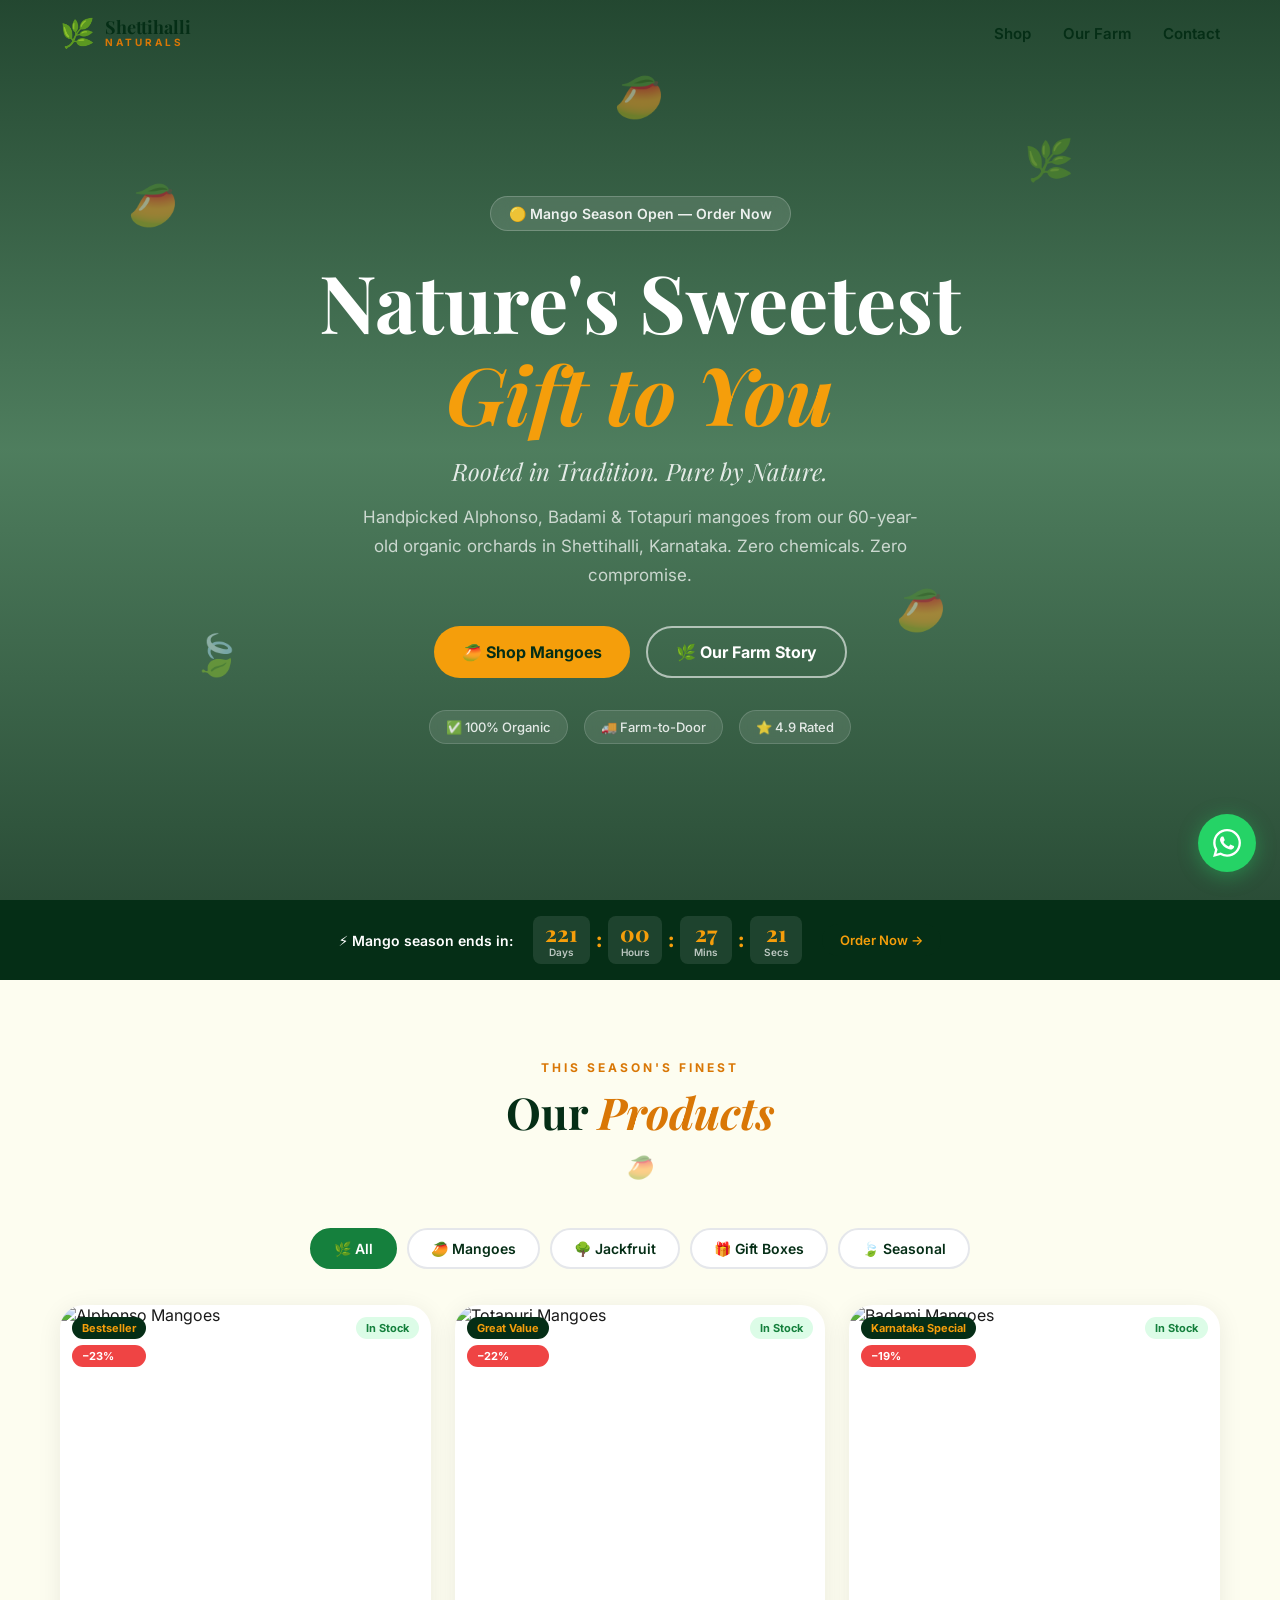
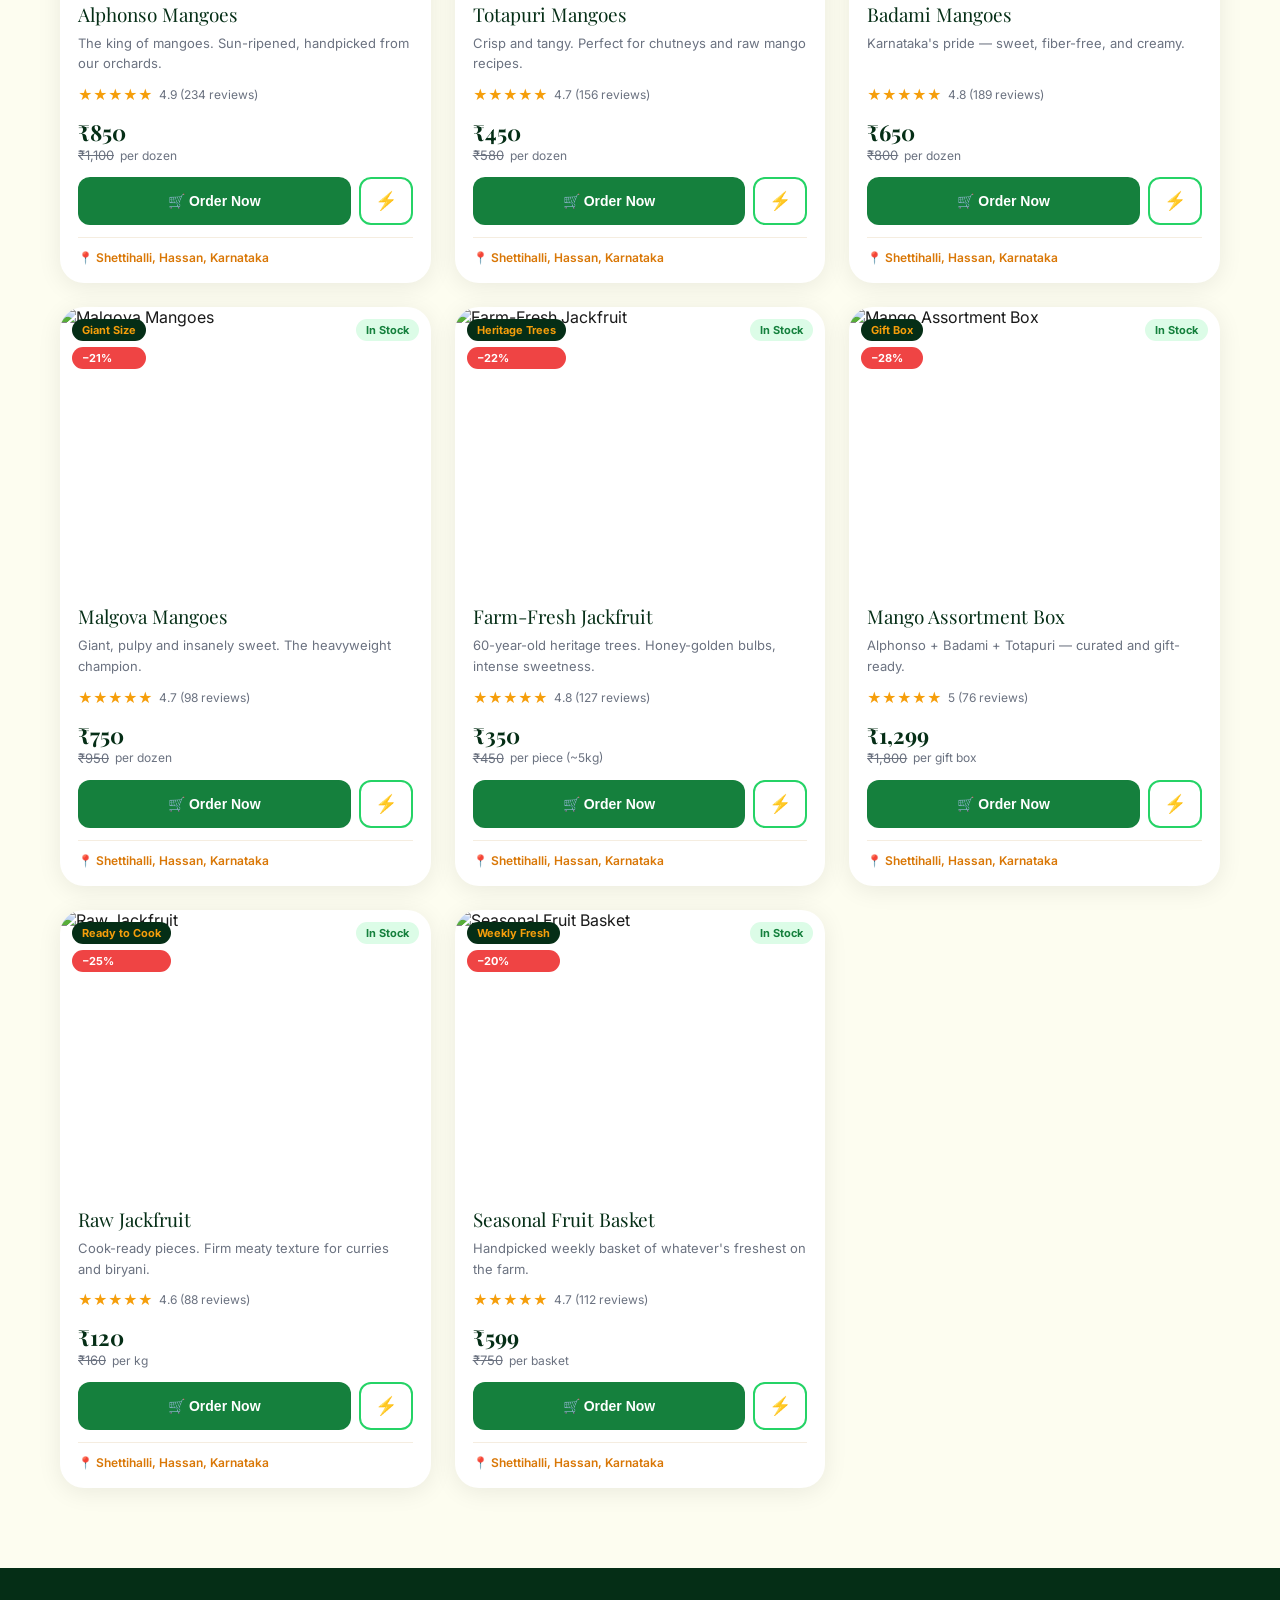
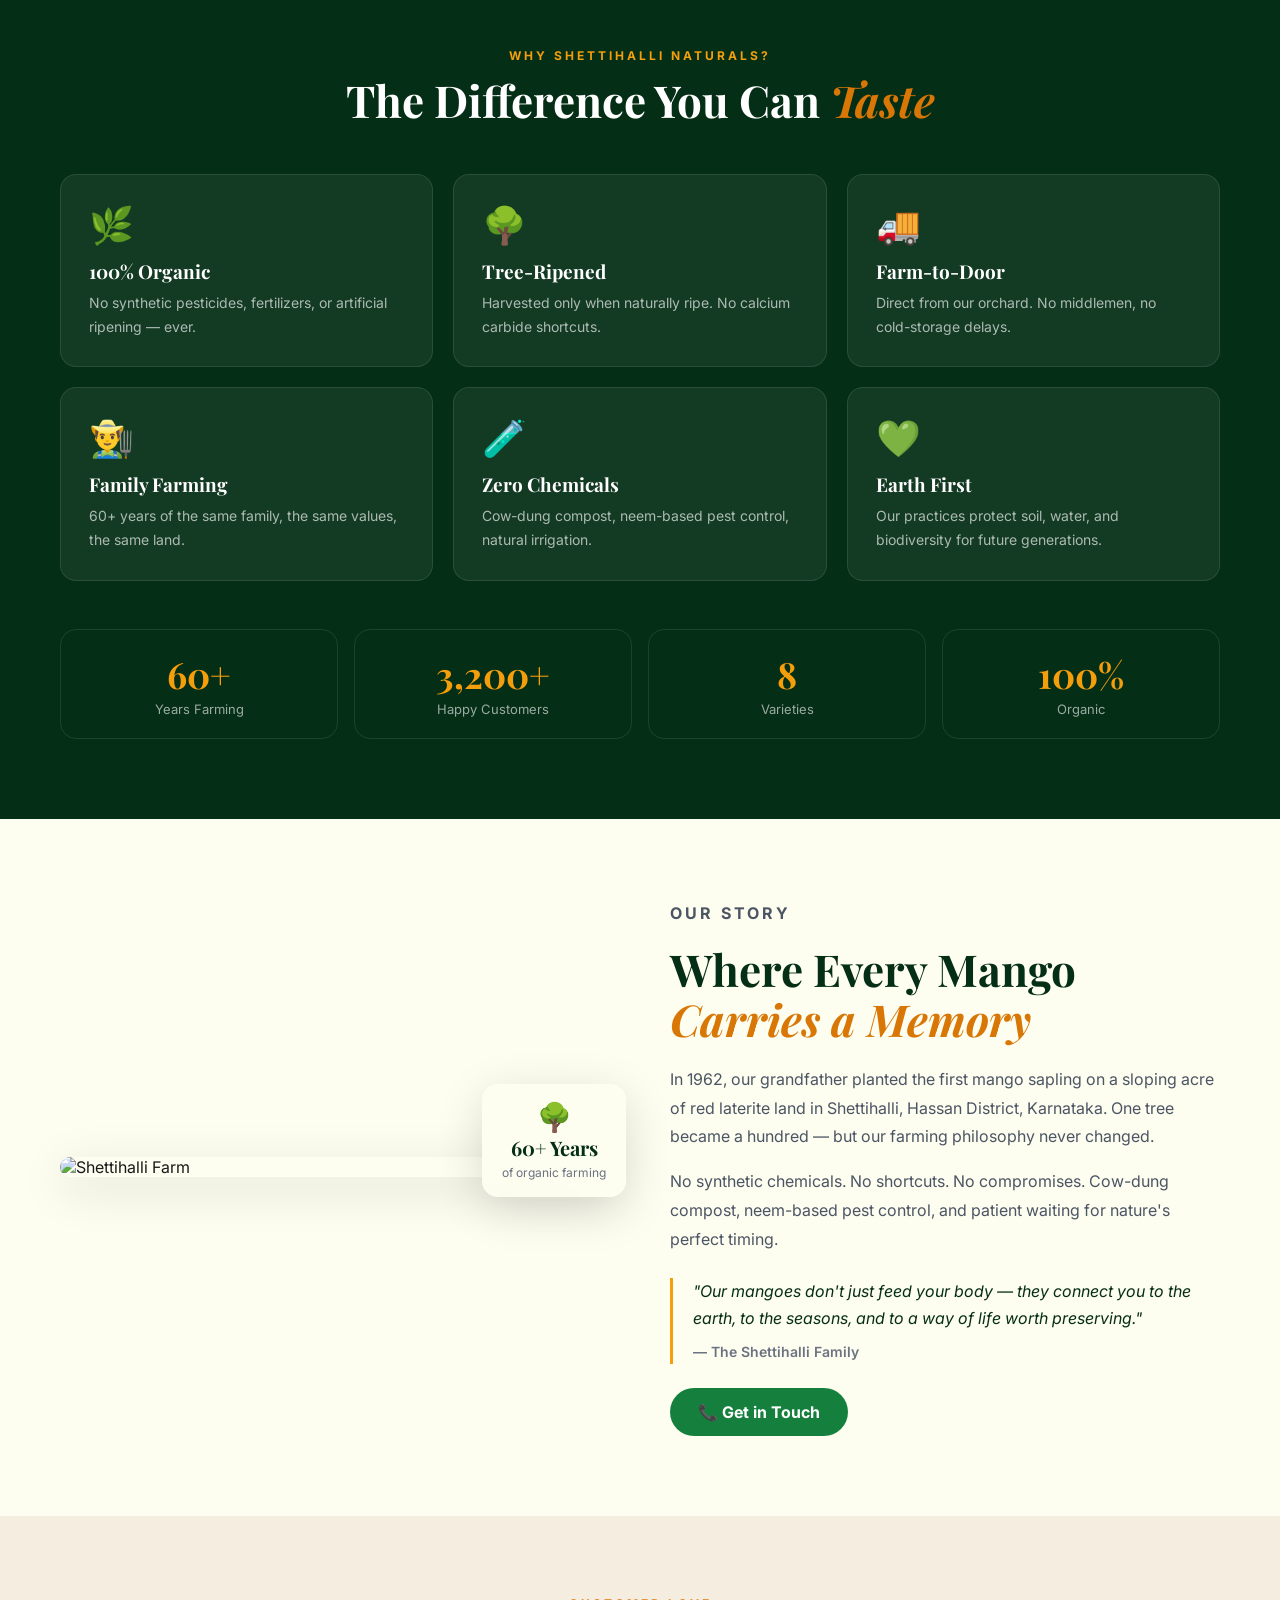
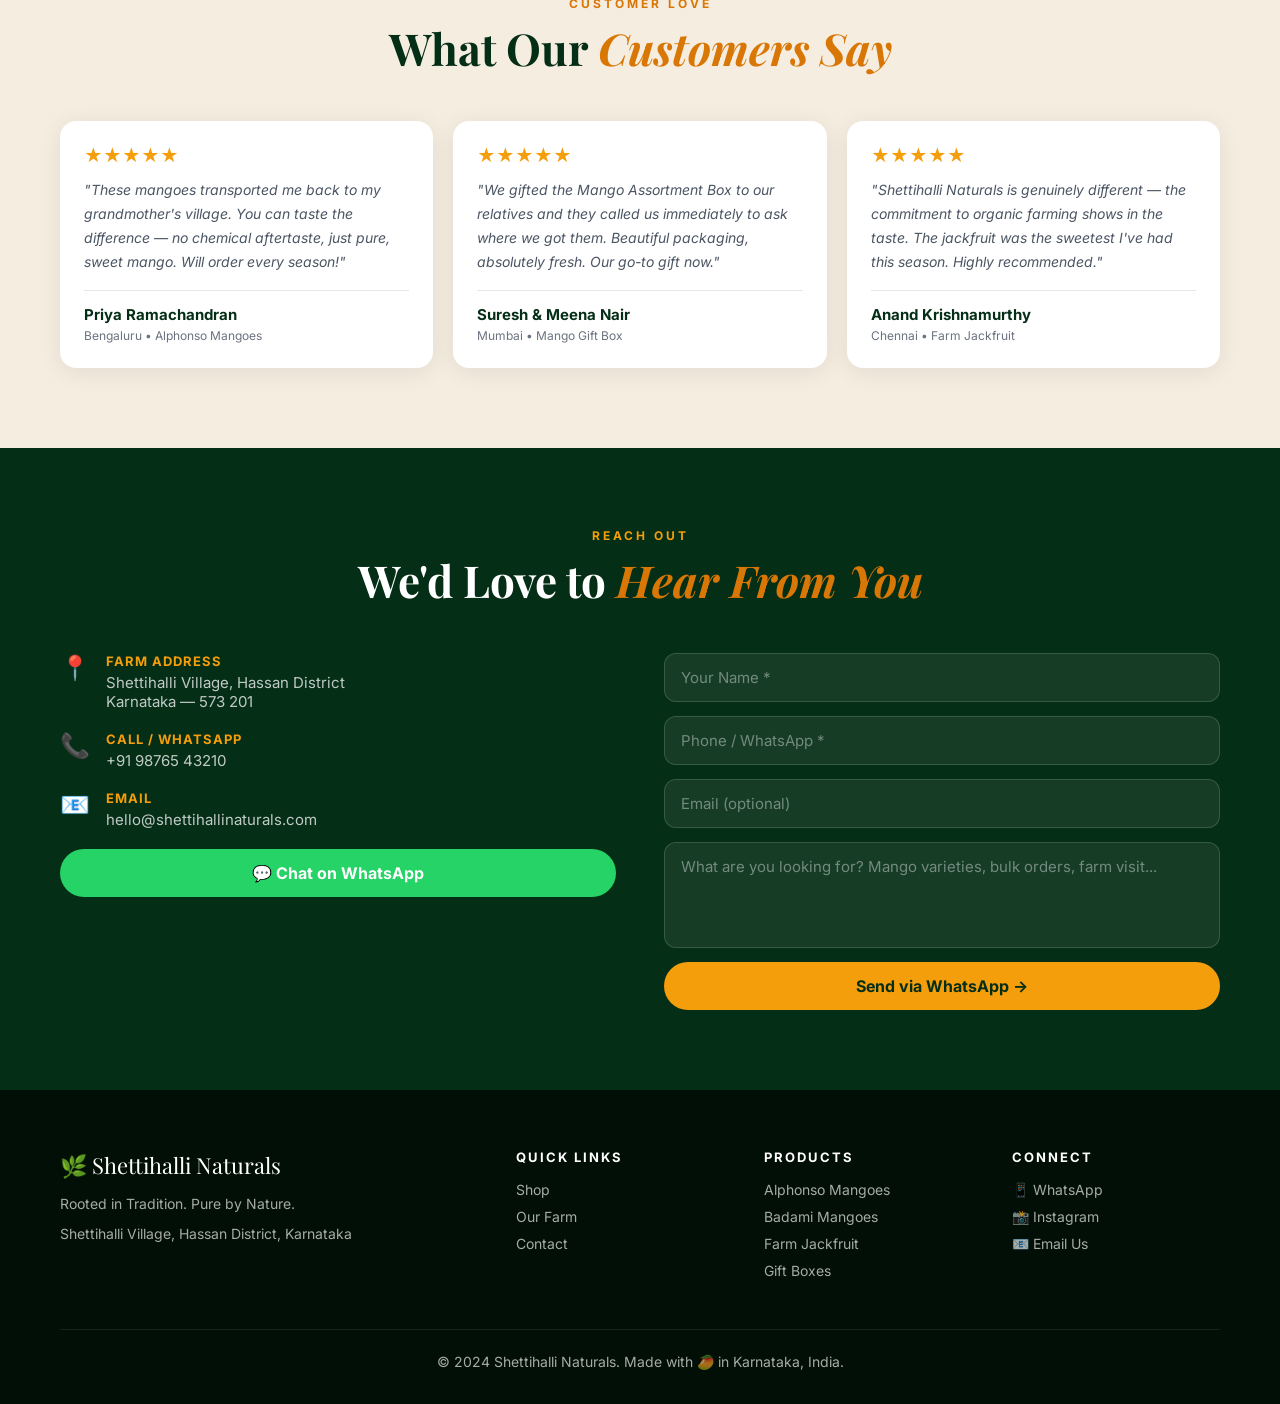
==== shettihalli-simple/index.html @ 6504829c "Initial commit - Shettihalli Naturals website" ====
<!DOCTYPE html>
<html lang="en">
<head>
  <meta charset="UTF-8" />
  <meta name="viewport" content="width=device-width, initial-scale=1.0" />
  <title>Shettihalli Naturals — Rooted in Tradition. Pure by Nature.</title>
  <meta name="description" content="Premium organic mangoes from Shettihalli, Hassan District, Karnataka. Alphonso, Badami, Totapuri — naturally tree-ripened, zero chemicals." />
  <link rel="preconnect" href="https://fonts.googleapis.com" />
  <link href="https://fonts.googleapis.com/css2?family=Playfair+Display:ital,wght@0,400;0,600;0,700;1,400&family=Inter:wght@300;400;500;600;700&display=swap" rel="stylesheet" />
  <link rel="stylesheet" href="style.css" />
</head>
<body>

<!-- ═══ NAVBAR ═══════════════════════════════════════════════════════ -->
<nav class="navbar" id="navbar">
  <div class="nav-container">
    <a href="#" class="nav-brand">
      <span class="brand-icon">🌿</span>
      <div>
        <div class="brand-name">Shettihalli</div>
        <div class="brand-sub">NATURALS</div>
      </div>
    </a>
    <div class="nav-links" id="navLinks">
      <a href="#products">Shop</a>
      <a href="#about">Our Farm</a>
      <a href="#contact">Contact</a>
    </div>
    <button class="hamburger" id="hamburger" aria-label="Menu">☰</button>
  </div>
</nav>

<!-- ═══ HERO ══════════════════════════════════════════════════════════ -->
<section class="hero">
  <div class="hero-bg"></div>
  <div class="hero-overlay"></div>
  <div class="floating-emojis" aria-hidden="true">
    <span style="left:10%;top:20%;animation-delay:0s">🥭</span>
    <span style="left:80%;top:15%;animation-delay:1.2s">🌿</span>
    <span style="left:70%;top:65%;animation-delay:2s">🥭</span>
    <span style="left:15%;top:70%;animation-delay:0.5s">🍃</span>
    <span style="left:48%;top:8%;animation-delay:1.5s">🥭</span>
  </div>
  <div class="hero-content">
    <div class="hero-badge">🟡 Mango Season Open — Order Now</div>
    <h1 class="hero-title">Nature's Sweetest<br><em>Gift to You</em></h1>
    <p class="hero-tagline">Rooted in Tradition. Pure by Nature.</p>
    <p class="hero-desc">Handpicked Alphonso, Badami & Totapuri mangoes from our 60-year-old organic orchards in Shettihalli, Karnataka. Zero chemicals. Zero compromise.</p>
    <div class="hero-btns">
      <a href="#products" class="btn btn-mango">🥭 Shop Mangoes</a>
      <a href="#about" class="btn btn-outline">🌿 Our Farm Story</a>
    </div>
    <div class="hero-trust">
      <span>✅ 100% Organic</span>
      <span>🚚 Farm-to-Door</span>
      <span>⭐ 4.9 Rated</span>
    </div>
  </div>
</section>

<!-- ═══ SEASON COUNTDOWN ══════════════════════════════════════════════ -->
<div class="countdown-bar">
  <span>⚡ Mango season ends in:</span>
  <div class="countdown-timer">
    <div class="ct-block"><span id="cd-days">00</span><small>Days</small></div>
    <div class="ct-sep">:</div>
    <div class="ct-block"><span id="cd-hours">00</span><small>Hours</small></div>
    <div class="ct-sep">:</div>
    <div class="ct-block"><span id="cd-mins">00</span><small>Mins</small></div>
    <div class="ct-sep">:</div>
    <div class="ct-block"><span id="cd-secs">00</span><small>Secs</small></div>
  </div>
  <a href="#products" class="btn-sm">Order Now →</a>
</div>

<!-- ═══ PRODUCTS ══════════════════════════════════════════════════════ -->
<section class="section" id="products">
  <div class="container">
    <div class="section-header">
      <p class="section-label">This Season's Finest</p>
      <h2 class="section-title">Our <em>Products</em></h2>
      <div class="divider">🥭</div>
    </div>

    <!-- Category filter -->
    <div class="filter-bar">
      <button class="filter-btn active" data-cat="all">🌿 All</button>
      <button class="filter-btn" data-cat="mango">🥭 Mangoes</button>
      <button class="filter-btn" data-cat="jackfruit">🌳 Jackfruit</button>
      <button class="filter-btn" data-cat="assortment">🎁 Gift Boxes</button>
      <button class="filter-btn" data-cat="seasonal">🍃 Seasonal</button>
    </div>

    <div class="products-loading" id="productsLoading">
      <div class="spinner"></div>
      <p>Loading fresh produce...</p>
    </div>
    <div class="products-grid" id="productsGrid"></div>
    <div class="products-empty" id="productsEmpty" style="display:none">
      <p>🔍 No products found. Check back soon!</p>
    </div>
  </div>
</section>

<!-- ═══ WHY US ════════════════════════════════════════════════════════ -->
<section class="section why-section">
  <div class="container">
    <div class="section-header">
      <p class="section-label light">Why Shettihalli Naturals?</p>
      <h2 class="section-title light">The Difference You Can <em>Taste</em></h2>
    </div>
    <div class="why-grid">
      <div class="why-card"><div class="why-icon">🌿</div><h3>100% Organic</h3><p>No synthetic pesticides, fertilizers, or artificial ripening — ever.</p></div>
      <div class="why-card"><div class="why-icon">🌳</div><h3>Tree-Ripened</h3><p>Harvested only when naturally ripe. No calcium carbide shortcuts.</p></div>
      <div class="why-card"><div class="why-icon">🚚</div><h3>Farm-to-Door</h3><p>Direct from our orchard. No middlemen, no cold-storage delays.</p></div>
      <div class="why-card"><div class="why-icon">👨‍🌾</div><h3>Family Farming</h3><p>60+ years of the same family, the same values, the same land.</p></div>
      <div class="why-card"><div class="why-icon">🧪</div><h3>Zero Chemicals</h3><p>Cow-dung compost, neem-based pest control, natural irrigation.</p></div>
      <div class="why-card"><div class="why-icon">💚</div><h3>Earth First</h3><p>Our practices protect soil, water, and biodiversity for future generations.</p></div>
    </div>
    <div class="stats-row">
      <div class="stat"><span>60+</span><small>Years Farming</small></div>
      <div class="stat"><span>3,200+</span><small>Happy Customers</small></div>
      <div class="stat"><span>8</span><small>Varieties</small></div>
      <div class="stat"><span>100%</span><small>Organic</small></div>
    </div>
  </div>
</section>

<!-- ═══ ABOUT / FARM STORY ════════════════════════════════════════════ -->
<section class="section" id="about">
  <div class="container">
    <div class="about-grid">
      <div class="about-img">
        <img src="https://images.unsplash.com/photo-1500382017468-9049fed747ef?w=700&q=80" alt="Shettihalli Farm" loading="lazy" />
        <div class="about-float-card">
          <span>🌳</span>
          <strong>60+ Years</strong>
          <small>of organic farming</small>
        </div>
      </div>
      <div class="about-text">
        <p class="section-label">Our Story</p>
        <h2 class="section-title">Where Every Mango<br><em>Carries a Memory</em></h2>
        <p>In 1962, our grandfather planted the first mango sapling on a sloping acre of red laterite land in Shettihalli, Hassan District, Karnataka. One tree became a hundred — but our farming philosophy never changed.</p>
        <p>No synthetic chemicals. No shortcuts. No compromises. Cow-dung compost, neem-based pest control, and patient waiting for nature's perfect timing.</p>
        <blockquote>"Our mangoes don't just feed your body — they connect you to the earth, to the seasons, and to a way of life worth preserving."<br><cite>— The Shettihalli Family</cite></blockquote>
        <a href="#contact" class="btn btn-green">📞 Get in Touch</a>
      </div>
    </div>
  </div>
</section>

<!-- ═══ TESTIMONIALS ══════════════════════════════════════════════════ -->
<section class="section testi-section">
  <div class="container">
    <div class="section-header">
      <p class="section-label">Customer Love</p>
      <h2 class="section-title">What Our <em>Customers Say</em></h2>
    </div>
    <div class="testi-grid">
      <div class="testi-card"><div class="stars">★★★★★</div><p>"These mangoes transported me back to my grandmother's village. You can taste the difference — no chemical aftertaste, just pure, sweet mango. Will order every season!"</p><div class="testi-author"><strong>Priya Ramachandran</strong><small>Bengaluru • Alphonso Mangoes</small></div></div>
      <div class="testi-card"><div class="stars">★★★★★</div><p>"We gifted the Mango Assortment Box to our relatives and they called us immediately to ask where we got them. Beautiful packaging, absolutely fresh. Our go-to gift now."</p><div class="testi-author"><strong>Suresh & Meena Nair</strong><small>Mumbai • Mango Gift Box</small></div></div>
      <div class="testi-card"><div class="stars">★★★★★</div><p>"Shettihalli Naturals is genuinely different — the commitment to organic farming shows in the taste. The jackfruit was the sweetest I've had this season. Highly recommended."</p><div class="testi-author"><strong>Anand Krishnamurthy</strong><small>Chennai • Farm Jackfruit</small></div></div>
    </div>
  </div>
</section>

<!-- ═══ CONTACT ════════════════════════════════════════════════════════ -->
<section class="section contact-section" id="contact">
  <div class="container">
    <div class="section-header">
      <p class="section-label light">Reach Out</p>
      <h2 class="section-title light">We'd Love to <em>Hear From You</em></h2>
    </div>
    <div class="contact-grid">
      <div class="contact-info">
        <div class="contact-card"><span>📍</span><div><strong>Farm Address</strong><p>Shettihalli Village, Hassan District<br>Karnataka — 573 201</p></div></div>
        <div class="contact-card"><span>📞</span><div><strong>Call / WhatsApp</strong><p><a href="tel:+919876543210">+91 98765 43210</a></p></div></div>
        <div class="contact-card"><span>📧</span><div><strong>Email</strong><p><a href="mailto:hello@shettihallinaturals.com">hello@shettihallinaturals.com</a></p></div></div>
        <a href="https://wa.me/919876543210?text=Hello%21%20I%27d%20like%20to%20order%20from%20Shettihalli%20Naturals%20%F0%9F%A5%AD" target="_blank" class="btn btn-wa btn-block">💬 Chat on WhatsApp</a>
      </div>
      <div class="contact-form-wrap">
        <form id="contactForm" class="contact-form">
          <input type="text" id="cf-name" placeholder="Your Name *" required />
          <input type="tel" id="cf-phone" placeholder="Phone / WhatsApp *" required />
          <input type="email" id="cf-email" placeholder="Email (optional)" />
          <textarea id="cf-msg" rows="4" placeholder="What are you looking for? Mango varieties, bulk orders, farm visit..."></textarea>
          <button type="submit" class="btn btn-mango btn-block">Send via WhatsApp →</button>
        </form>
      </div>
    </div>
  </div>
</section>

<!-- ═══ FOOTER ════════════════════════════════════════════════════════ -->
<footer class="footer">
  <div class="container">
    <div class="footer-grid">
      <div>
        <div class="footer-brand">🌿 Shettihalli Naturals</div>
        <p>Rooted in Tradition. Pure by Nature.</p>
        <p>Shettihalli Village, Hassan District, Karnataka</p>
      </div>
      <div>
        <h4>Quick Links</h4>
        <a href="#products">Shop</a>
        <a href="#about">Our Farm</a>
        <a href="#contact">Contact</a>
      </div>
      <div>
        <h4>Products</h4>
        <a href="#products">Alphonso Mangoes</a>
        <a href="#products">Badami Mangoes</a>
        <a href="#products">Farm Jackfruit</a>
        <a href="#products">Gift Boxes</a>
      </div>
      <div>
        <h4>Connect</h4>
        <a href="https://wa.me/919876543210" target="_blank">📱 WhatsApp</a>
        <a href="https://instagram.com" target="_blank">📸 Instagram</a>
        <a href="mailto:hello@shettihallinaturals.com">📧 Email Us</a>
      </div>
    </div>
    <div class="footer-bottom">
      <p>© 2024 Shettihalli Naturals. Made with 🥭 in Karnataka, India.</p>
    </div>
  </div>
</footer>

<!-- ═══ WHATSAPP FLOAT ════════════════════════════════════════════════ -->
<a href="https://wa.me/919876543210?text=Hello%21%20I%27d%20like%20to%20order%20from%20Shettihalli%20Naturals%20%F0%9F%A5%AD" target="_blank" class="wa-float" aria-label="WhatsApp">
  <svg viewBox="0 0 24 24" fill="white" width="28" height="28"><path d="M17.472 14.382c-.297-.149-1.758-.867-2.03-.967-.273-.099-.471-.148-.67.15-.197.297-.767.966-.94 1.164-.173.199-.347.223-.644.075-.297-.15-1.255-.463-2.39-1.475-.883-.788-1.48-1.761-1.653-2.059-.173-.297-.018-.458.13-.606.134-.133.298-.347.446-.52.149-.174.198-.298.298-.497.099-.198.05-.371-.025-.52-.075-.149-.669-1.612-.916-2.207-.242-.579-.487-.5-.669-.51-.173-.008-.371-.01-.57-.01-.198 0-.52.074-.792.372-.272.297-1.04 1.016-1.04 2.479 0 1.462 1.065 2.875 1.213 3.074.149.198 2.096 3.2 5.077 4.487.709.306 1.262.489 1.694.625.712.227 1.36.195 1.871.118.571-.085 1.758-.719 2.006-1.413.248-.694.248-1.289.173-1.413-.074-.124-.272-.198-.57-.347m-5.421 7.403h-.004a9.87 9.87 0 01-5.031-1.378l-.361-.214-3.741.982.998-3.648-.235-.374a9.86 9.86 0 01-1.51-5.26c.001-5.45 4.436-9.884 9.888-9.884 2.64 0 5.122 1.03 6.988 2.898a9.825 9.825 0 012.893 6.994c-.003 5.45-4.437 9.884-9.885 9.884m8.413-18.297A11.815 11.815 0 0012.05 0C5.495 0 .16 5.335.157 11.892c0 2.096.547 4.142 1.588 5.945L.057 24l6.305-1.654a11.882 11.882 0 005.683 1.448h.005c6.554 0 11.89-5.335 11.893-11.893a11.821 11.821 0 00-3.48-8.413z"/></svg>
</a>

<!-- ═══ PRODUCT MODAL ═════════════════════════════════════════════════ -->
<div id="productModal" class="modal-overlay" role="dialog" aria-modal="true">
  <div class="modal-box">
    <button class="modal-close" id="modalClose">✕</button>
    <div class="modal-content" id="modalContent"></div>
  </div>
</div>

<script src="app.js"></script>
</body>
</html>
---- shettihalli-simple/style.css ----
/* ═══════════════════════════════════════════════════
   SHETTIHALLI NATURALS — Main Stylesheet
   ═══════════════════════════════════════════════════ */

:root {
  --forest:     #15803d;
  --forest-dk:  #052e16;
  --forest-lt:  #f0fdf4;
  --mango:      #f59e0b;
  --mango-dk:   #d97706;
  --mango-lt:   #fffbeb;
  --cream:      #fdfdf0;
  --earth:      #f5ede0;
  --bark:       #9a7440;
  --text:       #1a1a1a;
  --text-muted: #6b7280;
  --border:     #e5e7eb;
  --white:      #ffffff;
  --shadow:     0 4px 24px rgba(0,0,0,0.08);
  --shadow-lg:  0 12px 48px rgba(0,0,0,0.14);
  --radius:     16px;
  --radius-lg:  24px;
  --font-head:  'Playfair Display', Georgia, serif;
  --font-body:  'Inter', system-ui, sans-serif;
  --wa-green:   #25d366;
}

*, *::before, *::after { box-sizing: border-box; margin: 0; padding: 0; }
html { scroll-behavior: smooth; }
body { font-family: var(--font-body); background: var(--cream); color: var(--text); overflow-x: hidden; }
img { max-width: 100%; display: block; }
a { color: inherit; text-decoration: none; }

/* ── TYPOGRAPHY ─────────────────────────────────── */
h1,h2,h3,h4 { font-family: var(--font-head); line-height: 1.15; }
em { font-style: italic; color: var(--mango-dk); }

/* ── UTILITIES ──────────────────────────────────── */
.container { max-width: 1200px; margin: 0 auto; padding: 0 20px; }
.section { padding: 80px 0; }

/* ── BUTTONS ────────────────────────────────────── */
.btn {
  display: inline-flex; align-items: center; gap: 8px;
  font-family: var(--font-body); font-weight: 700; font-size: 16px;
  padding: 14px 28px; border-radius: 50px; border: none; cursor: pointer;
  transition: all 0.25s ease; text-decoration: none;
}
.btn-mango  { background: var(--mango); color: var(--forest-dk); }
.btn-mango:hover  { background: var(--mango-dk); transform: translateY(-2px); box-shadow: 0 8px 24px rgba(245,158,11,0.35); }
.btn-outline { background: transparent; border: 2px solid rgba(255,255,255,0.6); color: #fff; }
.btn-outline:hover { background: rgba(255,255,255,0.12); }
.btn-green  { background: var(--forest); color: #fff; }
.btn-green:hover  { background: var(--forest-dk); transform: translateY(-2px); }
.btn-wa     { background: var(--wa-green); color: #fff; }
.btn-wa:hover { background: #1da851; transform: translateY(-2px); }
.btn-block  { width: 100%; justify-content: center; }
.btn-sm     { padding: 8px 18px; font-size: 13px; font-weight: 600; background: var(--forest-dk); color: var(--mango); border-radius: 50px; }

/* ── NAVBAR ─────────────────────────────────────── */
.navbar {
  position: fixed; top: 0; left: 0; right: 0; z-index: 100;
  padding: 16px 0; transition: all 0.35s ease;
}
.navbar.scrolled {
  background: rgba(253,253,240,0.92); backdrop-filter: blur(14px);
  box-shadow: 0 2px 20px rgba(0,0,0,0.08); padding: 10px 0;
}
.nav-container { display: flex; align-items: center; justify-content: space-between; max-width: 1200px; margin: 0 auto; padding: 0 20px; }
.nav-brand { display: flex; align-items: center; gap: 10px; }
.brand-icon { font-size: 28px; }
.brand-name { font-family: var(--font-head); font-weight: 700; font-size: 18px; color: var(--forest-dk); line-height: 1; }
.brand-sub  { font-size: 10px; font-weight: 700; letter-spacing: 3px; color: var(--mango-dk); }
.nav-links  { display: flex; gap: 32px; }
.nav-links a { font-weight: 600; font-size: 15px; color: var(--forest-dk); position: relative; }
.nav-links a::after { content: ''; position: absolute; bottom: -2px; left: 0; width: 0; height: 2px; background: var(--mango); transition: width 0.3s; }
.nav-links a:hover::after { width: 100%; }
.hamburger { display: none; background: none; border: none; font-size: 24px; cursor: pointer; color: var(--forest-dk); }
@media (max-width: 768px) {
  .hamburger { display: block; }
  .nav-links { display: none; position: absolute; top: 100%; left: 0; right: 0; background: rgba(253,253,240,0.97); backdrop-filter: blur(14px); flex-direction: column; padding: 20px; gap: 4px; box-shadow: 0 8px 24px rgba(0,0,0,0.1); }
  .nav-links.open { display: flex; }
  .nav-links a { padding: 14px 16px; border-radius: 12px; font-size: 18px; }
  .nav-links a:hover { background: var(--forest-lt); }
}

/* ── HERO ───────────────────────────────────────── */
.hero { position: relative; min-height: 100vh; display: flex; align-items: center; justify-content: center; overflow: hidden; }
.hero-bg {
  position: absolute; inset: 0;
  background-image: url('https://images.unsplash.com/photo-1601493700631-2b16ec4b4716?w=1600&q=85');
  background-size: cover; background-position: center;
}
.hero-overlay { position: absolute; inset: 0; background: linear-gradient(180deg, rgba(5,46,22,0.88) 0%, rgba(20,83,45,0.75) 50%, rgba(5,46,22,0.85) 100%); }
.floating-emojis { position: absolute; inset: 0; pointer-events: none; }
.floating-emojis span { position: absolute; font-size: 40px; animation: floatEmoji 6s ease-in-out infinite; opacity: 0.5; }
@keyframes floatEmoji { 0%,100%{transform:translateY(0) rotate(0deg)} 50%{transform:translateY(-18px) rotate(5deg)} }
.hero-content { position: relative; z-index: 2; text-align: center; padding: 100px 20px 60px; max-width: 760px; }
.hero-badge { display: inline-flex; align-items: center; gap: 8px; background: rgba(255,255,255,0.12); backdrop-filter: blur(8px); border: 1px solid rgba(255,255,255,0.2); color: rgba(255,255,255,0.9); font-size: 14px; font-weight: 600; padding: 8px 18px; border-radius: 50px; margin-bottom: 24px; }
.hero-title { font-size: clamp(40px, 8vw, 80px); color: #fff; margin-bottom: 16px; }
.hero-title em { color: var(--mango); -webkit-text-fill-color: var(--mango); }
.hero-tagline { font-family: var(--font-head); font-style: italic; font-size: clamp(18px, 2.5vw, 24px); color: rgba(255,255,255,0.85); margin-bottom: 16px; }
.hero-desc { color: rgba(255,255,255,0.72); font-size: 17px; max-width: 560px; margin: 0 auto 36px; line-height: 1.7; }
.hero-btns { display: flex; gap: 16px; justify-content: center; flex-wrap: wrap; margin-bottom: 32px; }
.hero-trust { display: flex; gap: 16px; justify-content: center; flex-wrap: wrap; }
.hero-trust span { background: rgba(255,255,255,0.1); backdrop-filter: blur(6px); border: 1px solid rgba(255,255,255,0.15); color: rgba(255,255,255,0.85); padding: 8px 16px; border-radius: 50px; font-size: 13px; font-weight: 500; }

/* ── COUNTDOWN BAR ──────────────────────────────── */
.countdown-bar {
  background: var(--forest-dk); color: #fff;
  display: flex; align-items: center; justify-content: center; flex-wrap: wrap;
  gap: 20px; padding: 16px 20px; text-align: center; font-size: 14px; font-weight: 600;
}
.countdown-timer { display: flex; align-items: center; gap: 6px; }
.ct-block { display: flex; flex-direction: column; align-items: center; background: rgba(255,255,255,0.1); border-radius: 8px; padding: 6px 12px; min-width: 52px; }
.ct-block span { font-size: 22px; font-weight: 800; font-family: var(--font-head); color: var(--mango); line-height: 1; }
.ct-block small { font-size: 10px; opacity: 0.7; margin-top: 2px; }
.ct-sep { font-size: 20px; font-weight: 800; color: var(--mango); }

/* ── SECTION HEADER ─────────────────────────────── */
.section-header { text-align: center; margin-bottom: 48px; }
.section-label { font-size: 12px; font-weight: 700; letter-spacing: 3px; text-transform: uppercase; color: var(--mango-dk); margin-bottom: 12px; }
.section-label.light { color: var(--mango); }
.section-title { font-size: clamp(28px, 4vw, 44px); color: var(--forest-dk); margin-bottom: 16px; }
.section-title.light { color: #fff; }
.divider { font-size: 22px; opacity: 0.5; }

/* ── FILTER BAR ─────────────────────────────────── */
.filter-bar { display: flex; gap: 10px; flex-wrap: wrap; justify-content: center; margin-bottom: 36px; }
.filter-btn { padding: 10px 22px; border-radius: 50px; border: 2px solid var(--border); background: #fff; font-family: var(--font-body); font-weight: 600; font-size: 14px; color: var(--forest-dk); cursor: pointer; transition: all 0.2s; }
.filter-btn:hover,.filter-btn.active { background: var(--forest); border-color: var(--forest); color: #fff; }

/* ── PRODUCTS GRID ──────────────────────────────── */
.products-loading { text-align: center; padding: 60px; display: flex; flex-direction: column; align-items: center; gap: 16px; color: var(--text-muted); }
.spinner { width: 40px; height: 40px; border: 4px solid var(--border); border-top-color: var(--forest); border-radius: 50%; animation: spin 0.8s linear infinite; }
@keyframes spin { to { transform: rotate(360deg); } }
.products-empty { text-align: center; padding: 60px; color: var(--text-muted); font-size: 18px; }
.products-grid { display: grid; grid-template-columns: repeat(auto-fill, minmax(280px, 1fr)); gap: 24px; }

/* ── PRODUCT CARD ───────────────────────────────── */
.product-card { background: #fff; border-radius: var(--radius-lg); overflow: hidden; box-shadow: var(--shadow); transition: transform 0.25s, box-shadow 0.25s; display: flex; flex-direction: column; }
.product-card:hover { transform: translateY(-5px); box-shadow: var(--shadow-lg); }
.card-img-wrap { position: relative; overflow: hidden; aspect-ratio: 4/3; }
.card-img-wrap img { width: 100%; height: 100%; object-fit: cover; transition: transform 0.5s ease; }
.product-card:hover .card-img-wrap img { transform: scale(1.06); }
.card-badges { position: absolute; top: 12px; left: 12px; display: flex; flex-direction: column; gap: 6px; }
.badge { font-size: 11px; font-weight: 700; padding: 4px 10px; border-radius: 50px; }
.badge-label { background: var(--forest-dk); color: var(--mango); }
.badge-discount { background: #ef4444; color: #fff; }
.badge-stock { position: absolute; top: 12px; right: 12px; font-size: 11px; font-weight: 700; padding: 4px 10px; border-radius: 50px; }
.badge-instock { background: #dcfce7; color: #15803d; }
.badge-low     { background: #ffedd5; color: #c2410c; }
.badge-out     { background: #fee2e2; color: #dc2626; }
.card-body { padding: 18px; flex: 1; display: flex; flex-direction: column; }
.card-name { font-family: var(--font-head); font-size: 19px; color: var(--forest-dk); margin-bottom: 6px; }
.card-desc { font-size: 13px; color: var(--text-muted); line-height: 1.6; margin-bottom: 12px; flex: 1; display: -webkit-box; -webkit-line-clamp: 2; -webkit-box-orient: vertical; overflow: hidden; }
.card-rating { display: flex; align-items: center; gap: 6px; margin-bottom: 14px; }
.stars-filled { color: var(--mango); font-size: 14px; }
.card-rating small { font-size: 12px; color: var(--text-muted); }
.card-price-row { display: flex; align-items: flex-end; justify-content: space-between; gap: 12px; }
.card-price { font-family: var(--font-head); font-size: 22px; font-weight: 700; color: var(--forest-dk); }
.card-original { font-size: 13px; color: var(--text-muted); text-decoration: line-through; }
.card-unit { font-size: 12px; color: var(--text-muted); }
.card-btns { display: flex; gap: 8px; margin-top: 14px; }
.card-btn-cart { flex: 1; padding: 11px; background: var(--forest); color: #fff; border: none; border-radius: 12px; font-weight: 700; font-size: 14px; cursor: pointer; transition: background 0.2s; }
.card-btn-cart:hover { background: var(--forest-dk); }
.card-btn-cart:disabled { background: #e5e7eb; color: #9ca3af; cursor: not-allowed; }
.card-btn-wa { padding: 11px 14px; background: transparent; border: 2px solid var(--wa-green); color: var(--wa-green); border-radius: 12px; font-size: 18px; cursor: pointer; transition: all 0.2s; }
.card-btn-wa:hover { background: var(--wa-green); color: #fff; }
.card-origin { margin-top: 12px; font-size: 12px; color: var(--mango-dk); font-weight: 600; padding-top: 12px; border-top: 1px solid var(--earth); }

/* ── WHY SECTION ────────────────────────────────── */
.why-section { background: var(--forest-dk); }
.why-grid { display: grid; grid-template-columns: repeat(auto-fit, minmax(280px, 1fr)); gap: 20px; margin-bottom: 48px; }
.why-card { background: rgba(255,255,255,0.06); border: 1px solid rgba(255,255,255,0.1); border-radius: var(--radius); padding: 28px; transition: border-color 0.25s; }
.why-card:hover { border-color: rgba(245,158,11,0.4); }
.why-icon { font-size: 36px; margin-bottom: 14px; }
.why-card h3 { font-family: var(--font-head); color: #fff; font-size: 19px; margin-bottom: 8px; }
.why-card p { color: rgba(255,255,255,0.65); font-size: 14px; line-height: 1.7; }
.stats-row { display: grid; grid-template-columns: repeat(4, 1fr); gap: 16px; }
.stat { text-align: center; border: 1px solid rgba(255,255,255,0.1); border-radius: var(--radius); padding: 20px; }
.stat span { display: block; font-family: var(--font-head); font-size: 36px; font-weight: 700; color: var(--mango); }
.stat small { font-size: 13px; color: rgba(255,255,255,0.6); }
@media (max-width: 600px) { .stats-row { grid-template-columns: repeat(2,1fr); } }

/* ── ABOUT ──────────────────────────────────────── */
.about-grid { display: grid; grid-template-columns: 1fr 1fr; gap: 60px; align-items: center; }
@media (max-width: 768px) { .about-grid { grid-template-columns: 1fr; } }
.about-img { position: relative; }
.about-img img { border-radius: var(--radius-lg); box-shadow: var(--shadow-lg); width: 100%; }
.about-float-card { position: absolute; bottom: -20px; right: -16px; background: rgba(253,253,240,0.92); backdrop-filter: blur(10px); border-radius: var(--radius); padding: 16px 20px; box-shadow: var(--shadow-lg); text-align: center; }
.about-float-card span { font-size: 28px; }
.about-float-card strong { display: block; font-family: var(--font-head); font-size: 20px; color: var(--forest-dk); }
.about-float-card small { font-size: 12px; color: var(--text-muted); }
.about-text .section-label { text-align: left; }
.about-text .section-title { text-align: left; margin-bottom: 20px; }
.about-text p { color: #4b5563; line-height: 1.8; margin-bottom: 16px; font-size: 16px; }
.about-text blockquote { border-left: 3px solid var(--mango); padding-left: 20px; margin: 24px 0; }
.about-text blockquote p,.about-text blockquote { font-style: italic; color: var(--forest-dk); font-size: 16px; line-height: 1.7; }
.about-text cite { display: block; margin-top: 8px; font-style: normal; font-weight: 600; font-size: 14px; color: var(--text-muted); }

/* ── TESTIMONIALS ───────────────────────────────── */
.testi-section { background: var(--earth); }
.testi-grid { display: grid; grid-template-columns: repeat(auto-fit, minmax(280px, 1fr)); gap: 20px; }
.testi-card { background: #fff; border-radius: var(--radius); padding: 24px; box-shadow: var(--shadow); }
.stars { color: var(--mango); font-size: 18px; margin-bottom: 12px; }
.testi-card p { color: #4b5563; font-size: 14px; line-height: 1.7; font-style: italic; margin-bottom: 16px; }
.testi-author { border-top: 1px solid var(--border); padding-top: 14px; }
.testi-author strong { display: block; font-size: 15px; color: var(--forest-dk); }
.testi-author small { color: var(--text-muted); font-size: 12px; }

/* ── CONTACT ────────────────────────────────────── */
.contact-section { background: var(--forest-dk); }
.contact-grid { display: grid; grid-template-columns: 1fr 1fr; gap: 48px; align-items: start; }
@media (max-width: 768px) { .contact-grid { grid-template-columns: 1fr; } }
.contact-card { display: flex; gap: 16px; margin-bottom: 20px; align-items: flex-start; }
.contact-card > span { font-size: 24px; }
.contact-card strong { display: block; color: var(--mango); font-size: 13px; letter-spacing: 1px; text-transform: uppercase; margin-bottom: 4px; }
.contact-card p,.contact-card a { color: rgba(255,255,255,0.75); font-size: 15px; }
.contact-card a:hover { color: var(--mango); }
.contact-form { display: flex; flex-direction: column; gap: 14px; }
.contact-form input,.contact-form textarea {
  background: rgba(255,255,255,0.07); border: 1px solid rgba(255,255,255,0.15);
  border-radius: 12px; padding: 14px 16px; color: #fff; font-family: var(--font-body);
  font-size: 15px; outline: none; transition: border-color 0.2s; resize: none;
}
.contact-form input::placeholder,.contact-form textarea::placeholder { color: rgba(255,255,255,0.4); }
.contact-form input:focus,.contact-form textarea:focus { border-color: var(--mango); }

/* ── FOOTER ─────────────────────────────────────── */
.footer { background: #020f06; color: rgba(255,255,255,0.65); padding: 60px 0 24px; }
.footer-grid { display: grid; grid-template-columns: 2fr 1fr 1fr 1fr; gap: 40px; margin-bottom: 40px; }
@media (max-width: 768px) { .footer-grid { grid-template-columns: 1fr 1fr; } }
@media (max-width: 480px) { .footer-grid { grid-template-columns: 1fr; } }
.footer-brand { font-family: var(--font-head); font-size: 22px; color: #fff; margin-bottom: 12px; }
.footer p { font-size: 14px; line-height: 1.7; margin-bottom: 6px; }
.footer h4 { color: #fff; font-size: 13px; letter-spacing: 2px; text-transform: uppercase; margin-bottom: 16px; font-family: var(--font-body); }
.footer a { display: block; font-size: 14px; margin-bottom: 10px; transition: color 0.2s; }
.footer a:hover { color: var(--mango); }
.footer-bottom { border-top: 1px solid rgba(255,255,255,0.08); padding-top: 20px; text-align: center; font-size: 13px; }

/* ── WHATSAPP FLOAT ─────────────────────────────── */
.wa-float { position: fixed; bottom: 28px; right: 24px; z-index: 99; width: 58px; height: 58px; background: var(--wa-green); border-radius: 50%; display: flex; align-items: center; justify-content: center; box-shadow: 0 4px 20px rgba(37,211,102,0.4); animation: waPulse 2s ease-in-out infinite; }
@keyframes waPulse { 0%,100%{box-shadow:0 4px 20px rgba(37,211,102,0.4)} 50%{box-shadow:0 4px 32px rgba(37,211,102,0.65)} }
.wa-float:hover { transform: scale(1.1); }
@media (max-width: 768px) { .wa-float { bottom: 80px; } }

/* ── MODAL ──────────────────────────────────────── */
.modal-overlay { display: none; position: fixed; inset: 0; z-index: 200; background: rgba(0,0,0,0.6); backdrop-filter: blur(6px); align-items: center; justify-content: center; padding: 20px; }
.modal-overlay.open { display: flex; }
.modal-box { background: #fff; border-radius: var(--radius-lg); max-width: 560px; width: 100%; max-height: 90vh; overflow-y: auto; position: relative; box-shadow: var(--shadow-lg); animation: modalIn 0.3s ease; }
@keyframes modalIn { from{opacity:0;transform:scale(0.92)} to{opacity:1;transform:scale(1)} }
.modal-close { position: sticky; top: 0; float: right; background: rgba(0,0,0,0.06); border: none; width: 36px; height: 36px; border-radius: 50%; cursor: pointer; font-size: 16px; display: flex; align-items: center; justify-content: center; margin: 12px 12px 0 0; z-index: 1; }
.modal-content { padding: 0 24px 24px; }
.modal-img { width: calc(100% + 48px); margin: -12px -24px 20px; border-radius: var(--radius-lg) var(--radius-lg) 0 0; max-height: 260px; object-fit: cover; }
.modal-name { font-family: var(--font-head); font-size: 26px; color: var(--forest-dk); margin-bottom: 8px; }
.modal-price-row { display: flex; align-items: baseline; gap: 10px; margin-bottom: 16px; }
.modal-price { font-family: var(--font-head); font-size: 28px; font-weight: 700; color: var(--forest-dk); }
.modal-original { font-size: 16px; text-decoration: line-through; color: var(--text-muted); }
.modal-unit { font-size: 13px; color: var(--text-muted); }
.modal-desc { color: #4b5563; line-height: 1.8; font-size: 15px; margin-bottom: 20px; }
.modal-meta { display: grid; grid-template-columns: 1fr 1fr; gap: 10px; margin-bottom: 20px; }
.modal-meta-item { background: var(--earth); border-radius: 10px; padding: 10px 14px; }
.modal-meta-item small { font-size: 11px; color: var(--text-muted); display: block; margin-bottom: 2px; }
.modal-meta-item span { font-size: 14px; font-weight: 600; color: var(--forest-dk); }
.modal-qty-row { display: flex; align-items: center; gap: 12px; margin-bottom: 16px; }
.modal-qty-row label { font-weight: 600; color: var(--forest-dk); }
.qty-control { display: flex; align-items: center; gap: 12px; background: var(--earth); border-radius: 12px; padding: 4px; }
.qty-btn { width: 34px; height: 34px; border: none; border-radius: 10px; background: #fff; font-size: 18px; cursor: pointer; font-weight: 700; color: var(--forest); }
.qty-val { font-weight: 700; font-size: 18px; min-width: 28px; text-align: center; }
.modal-total { text-align: right; font-weight: 700; color: var(--forest-dk); margin-bottom: 16px; font-size: 16px; }
.modal-btns { display: flex; flex-direction: column; gap: 10px; }

/* ── TOAST ──────────────────────────────────────── */
.toast { position: fixed; bottom: 30px; left: 50%; transform: translateX(-50%); background: var(--forest-dk); color: #fff; padding: 12px 24px; border-radius: 50px; font-size: 14px; font-weight: 600; z-index: 999; opacity: 0; pointer-events: none; transition: opacity 0.3s; white-space: nowrap; }
.toast.show { opacity: 1; }

@media (max-width: 600px) {
  .section { padding: 50px 0; }
  .hero-content { padding-top: 120px; }
  .about-float-card { right: 0; bottom: -10px; }
}
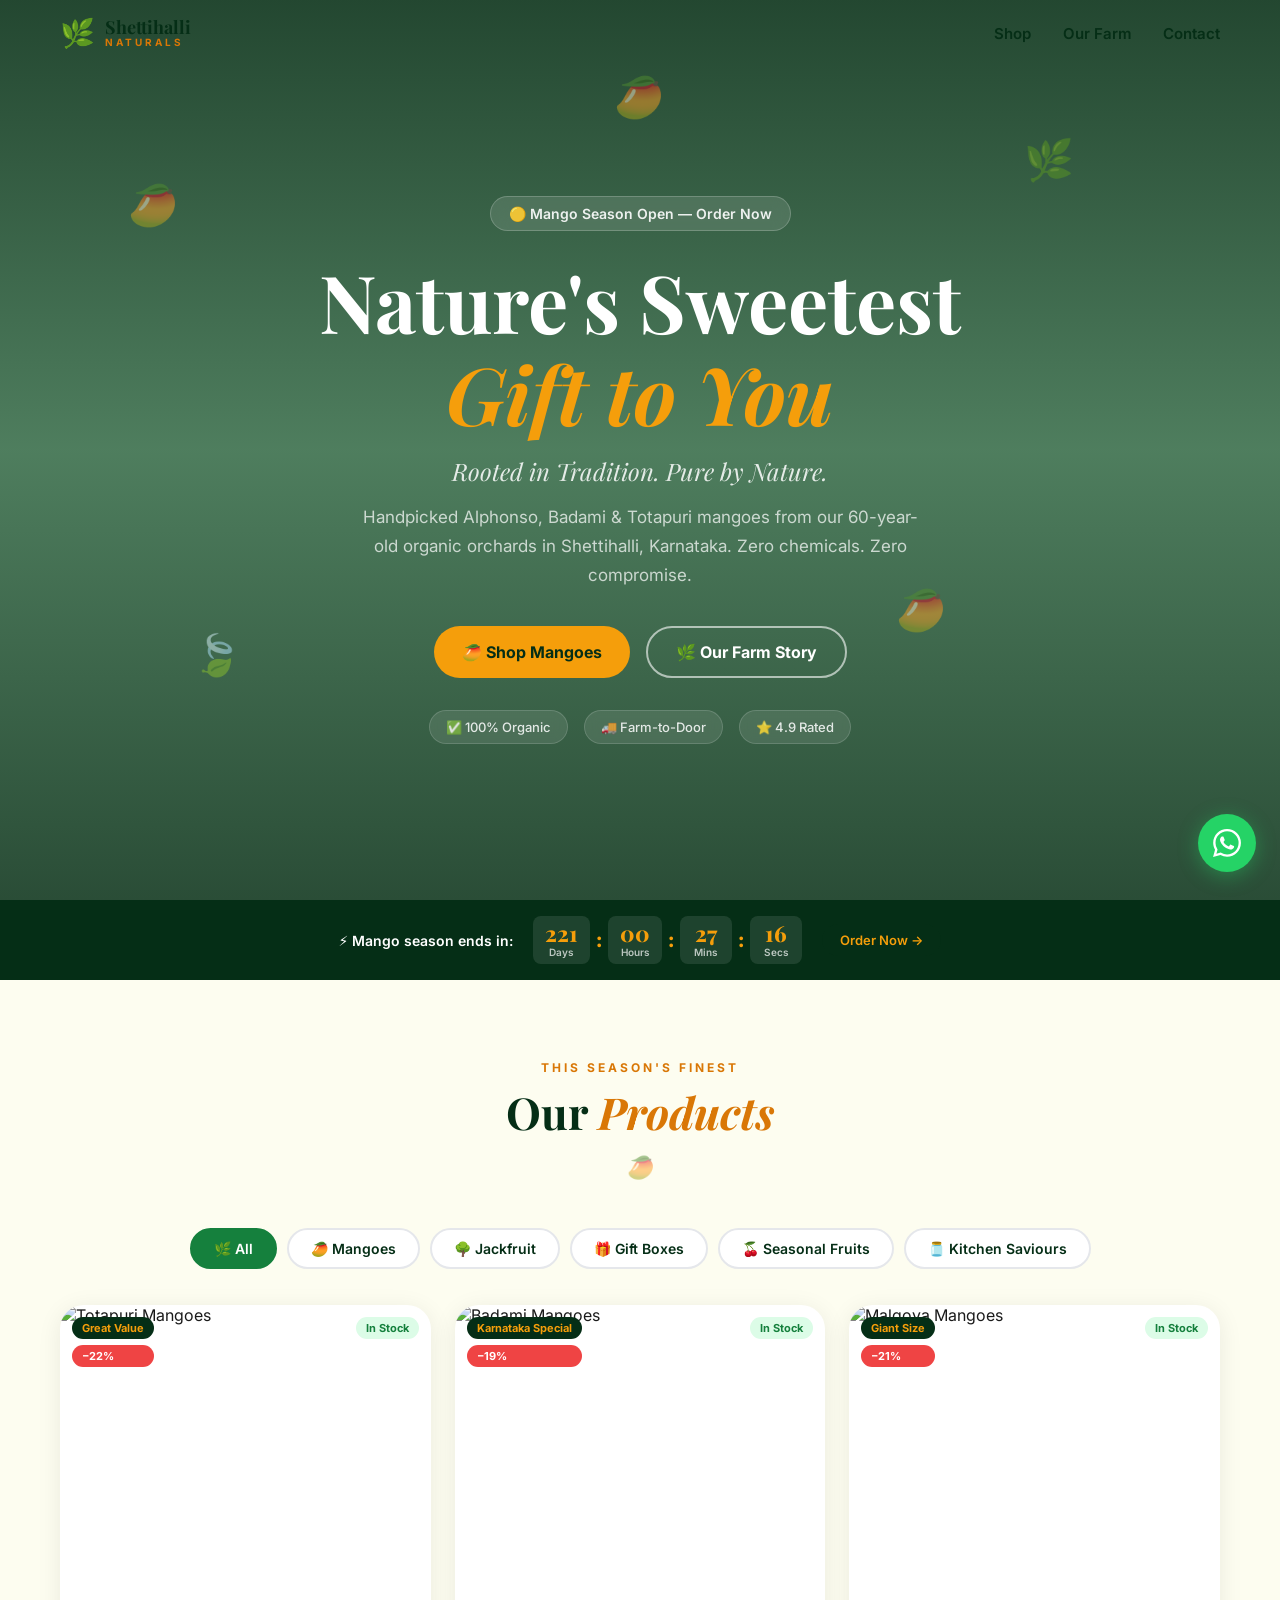
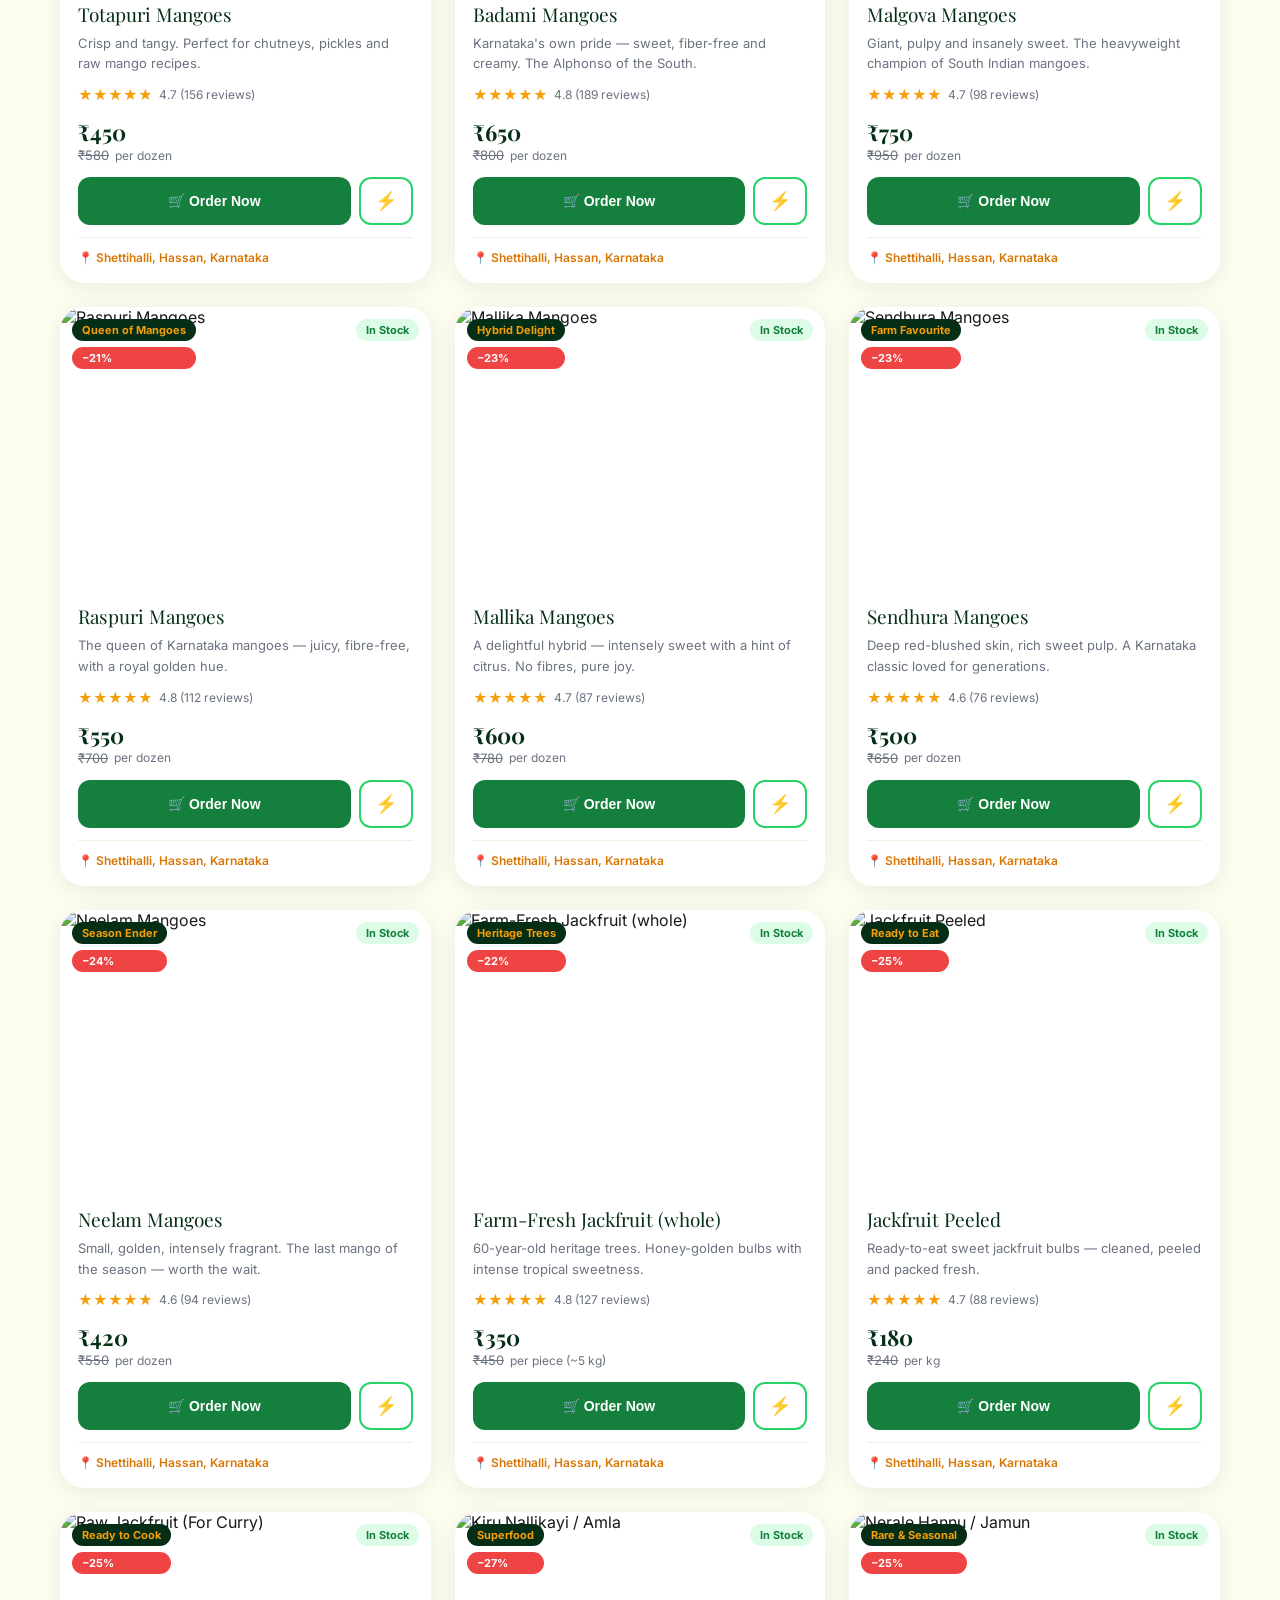
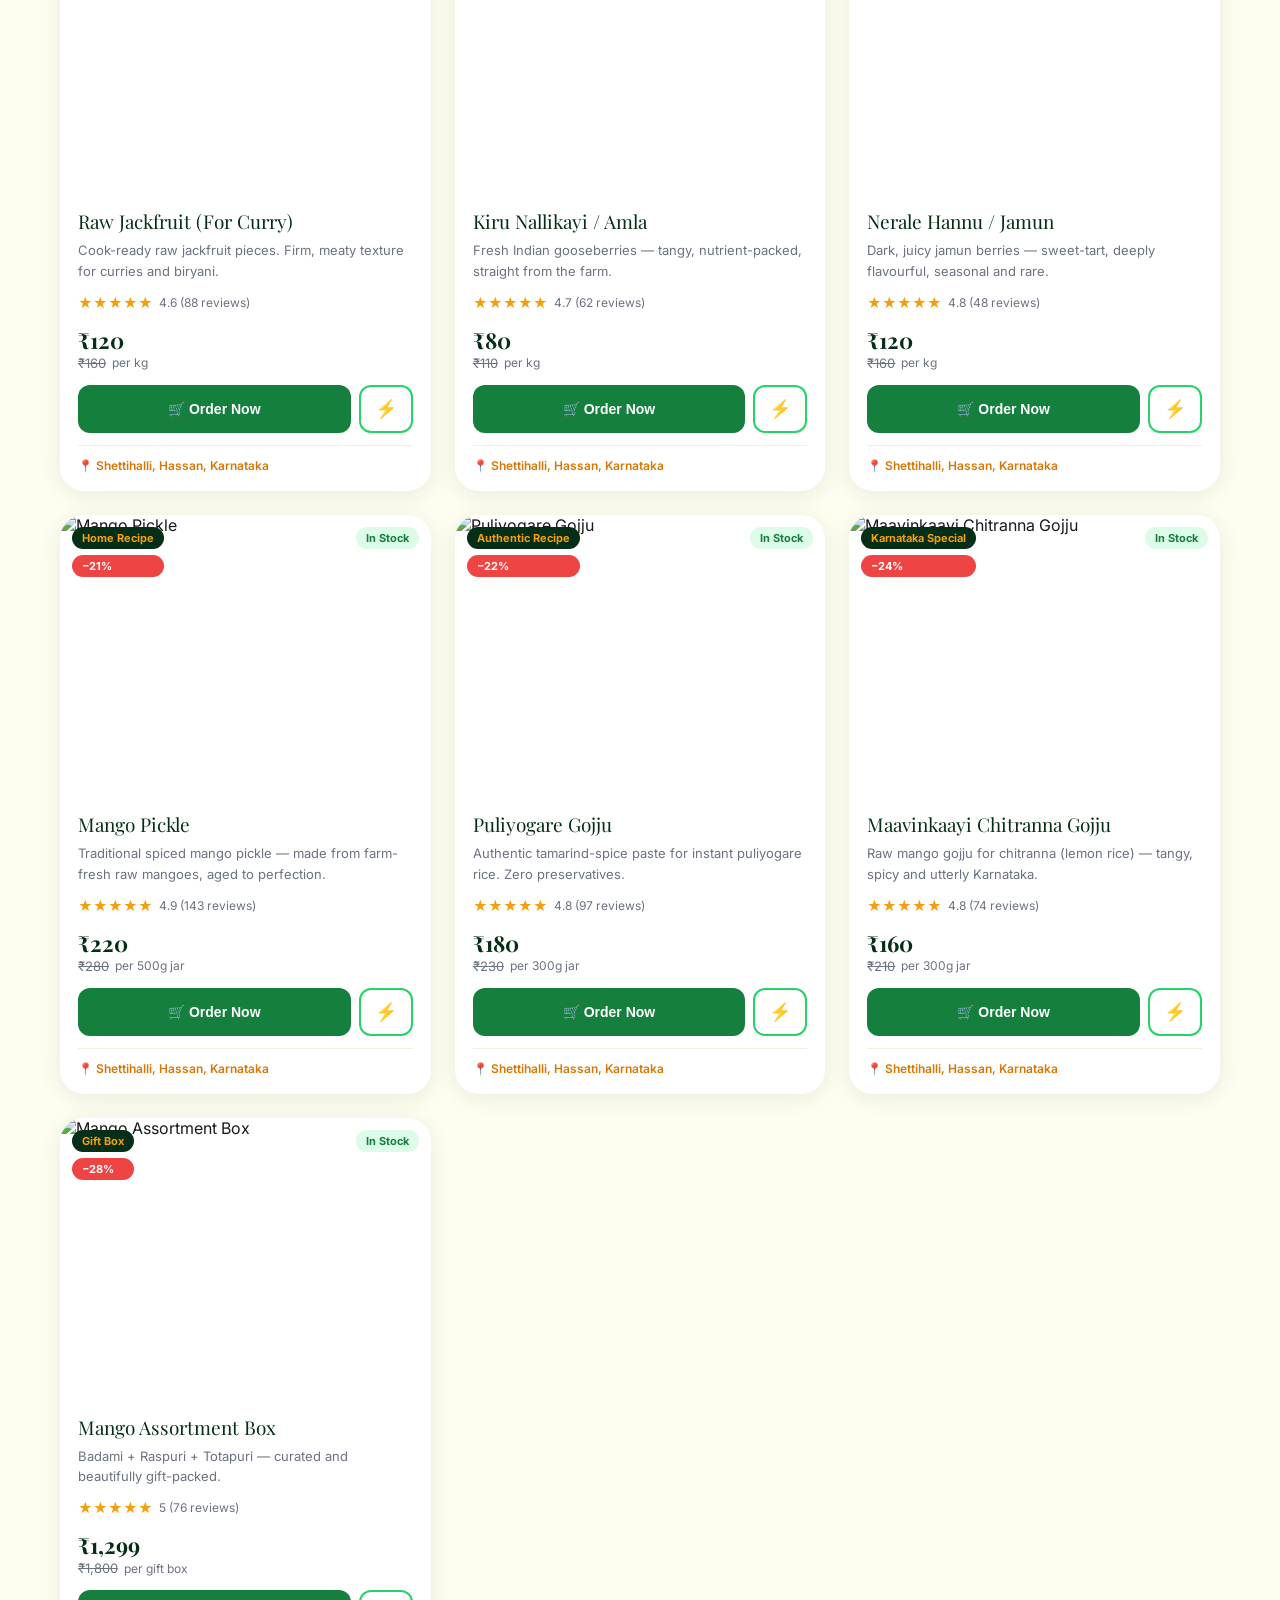
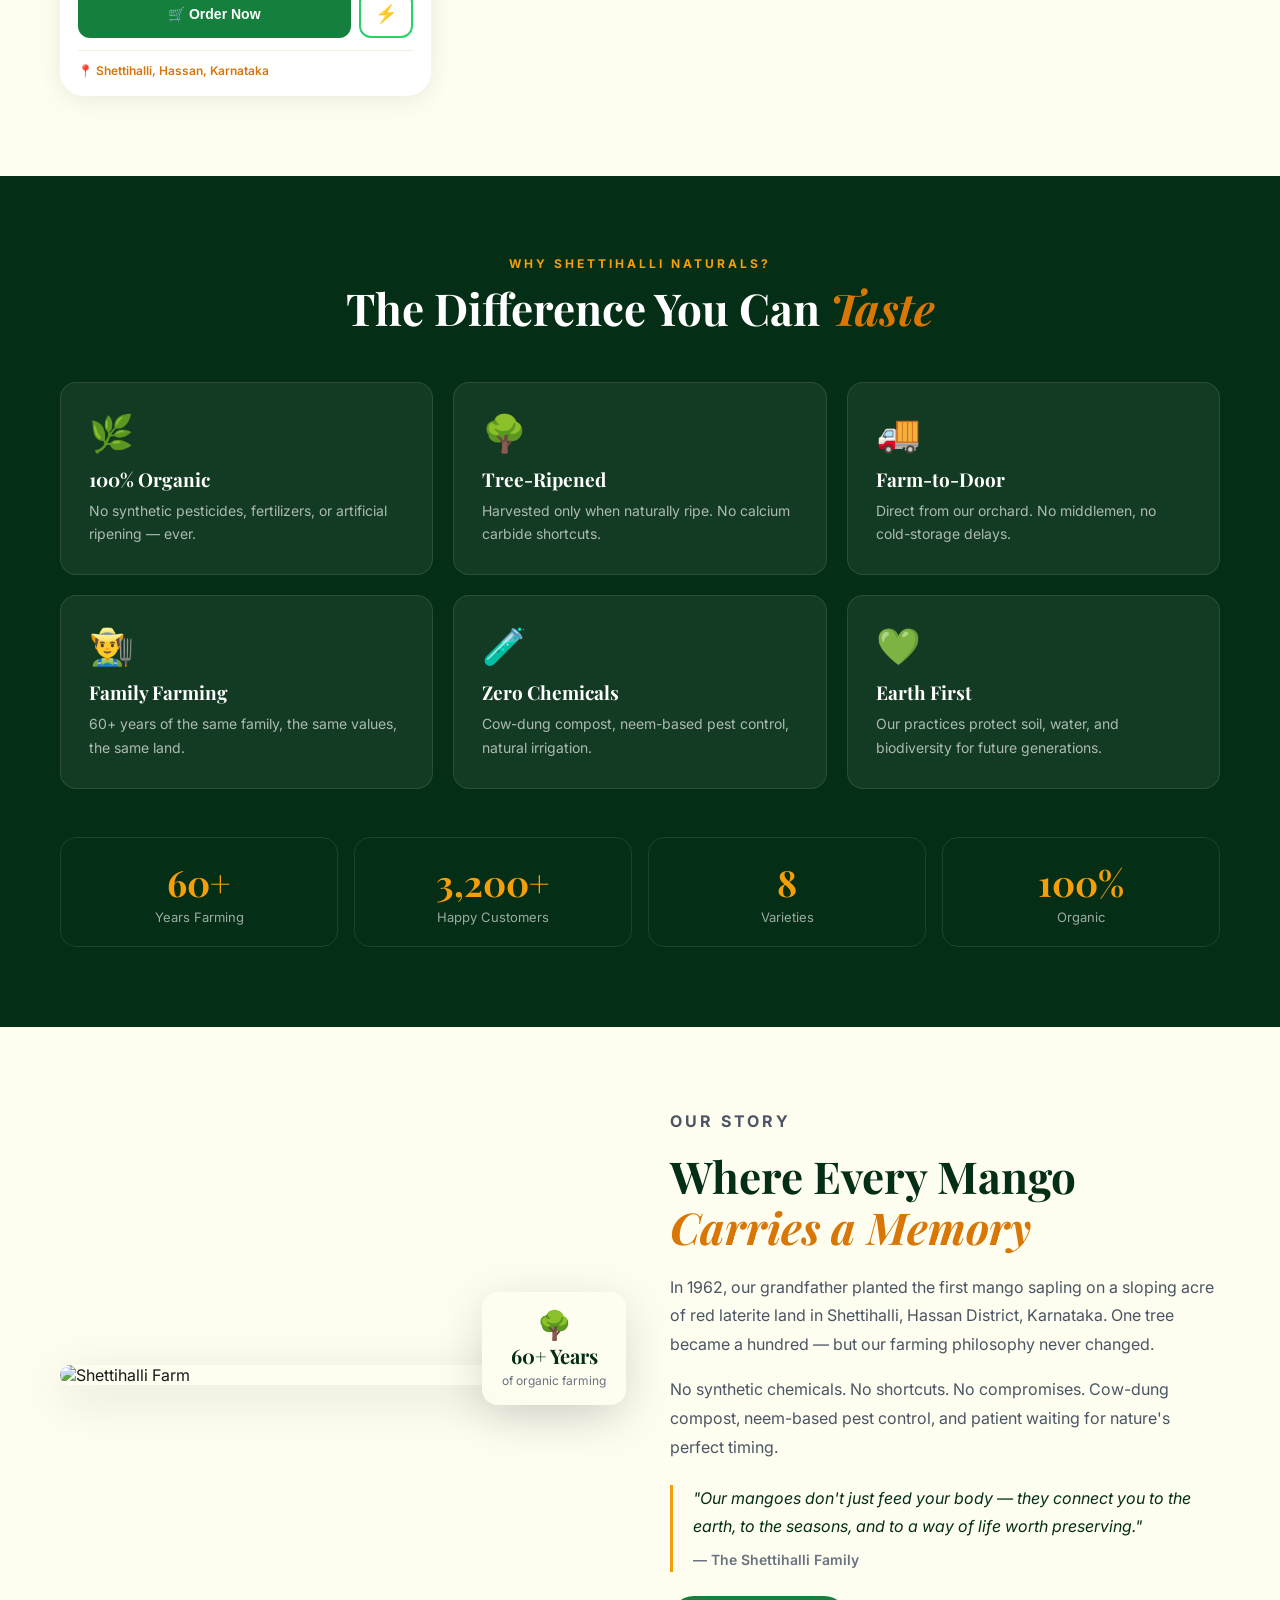
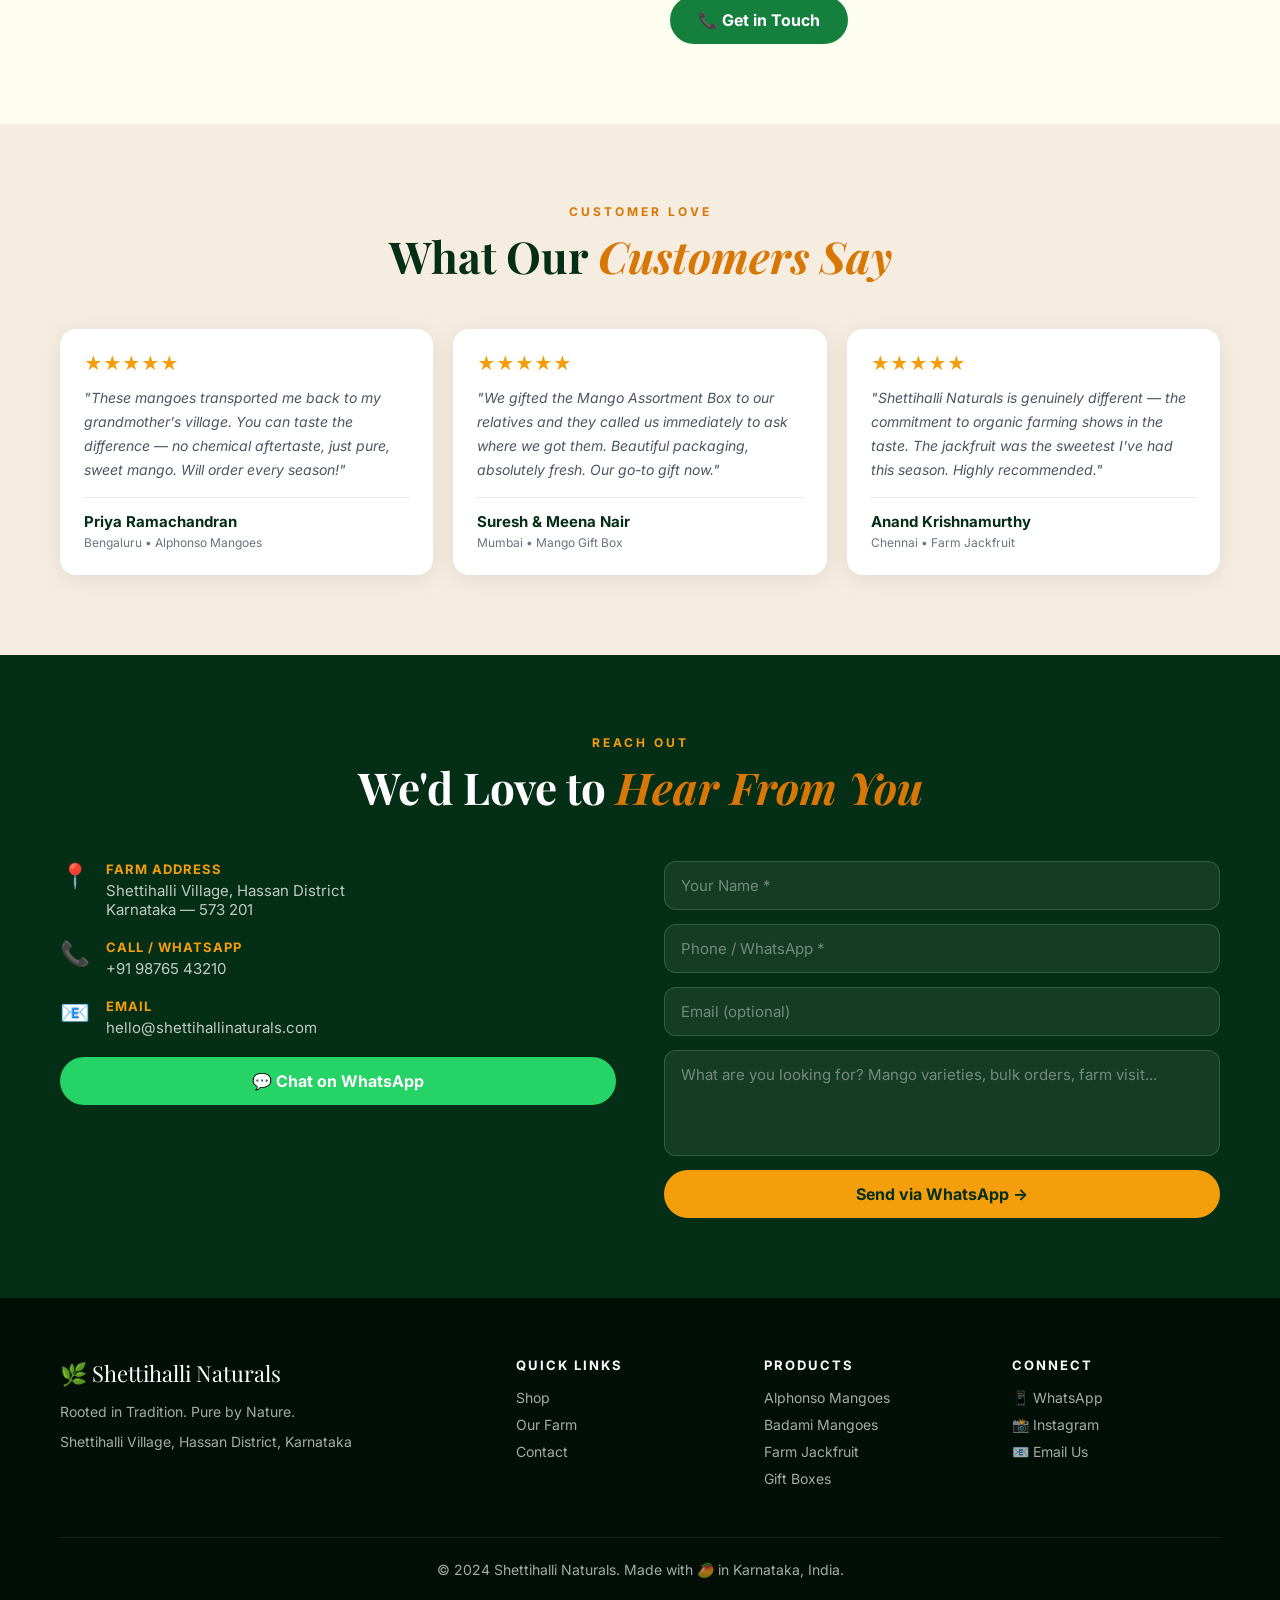
==== commit 43383c5a: "Added Kitchen Saviours filter button" ====
--- a/shettihalli-simple/index.html
+++ b/shettihalli-simple/index.html
@@ -88,7 +88,8 @@
       <button class="filter-btn" data-cat="mango">🥭 Mangoes</button>
       <button class="filter-btn" data-cat="jackfruit">🌳 Jackfruit</button>
       <button class="filter-btn" data-cat="assortment">🎁 Gift Boxes</button>
-      <button class="filter-btn" data-cat="seasonal">🍃 Seasonal</button>
+      <button class="filter-btn" data-cat="seasonal">🍒 Seasonal Fruits</button>
+      <button class="filter-btn" data-cat="kitchen">🫙 Kitchen Saviours</button>
     </div>
 
     <div class="products-loading" id="productsLoading">
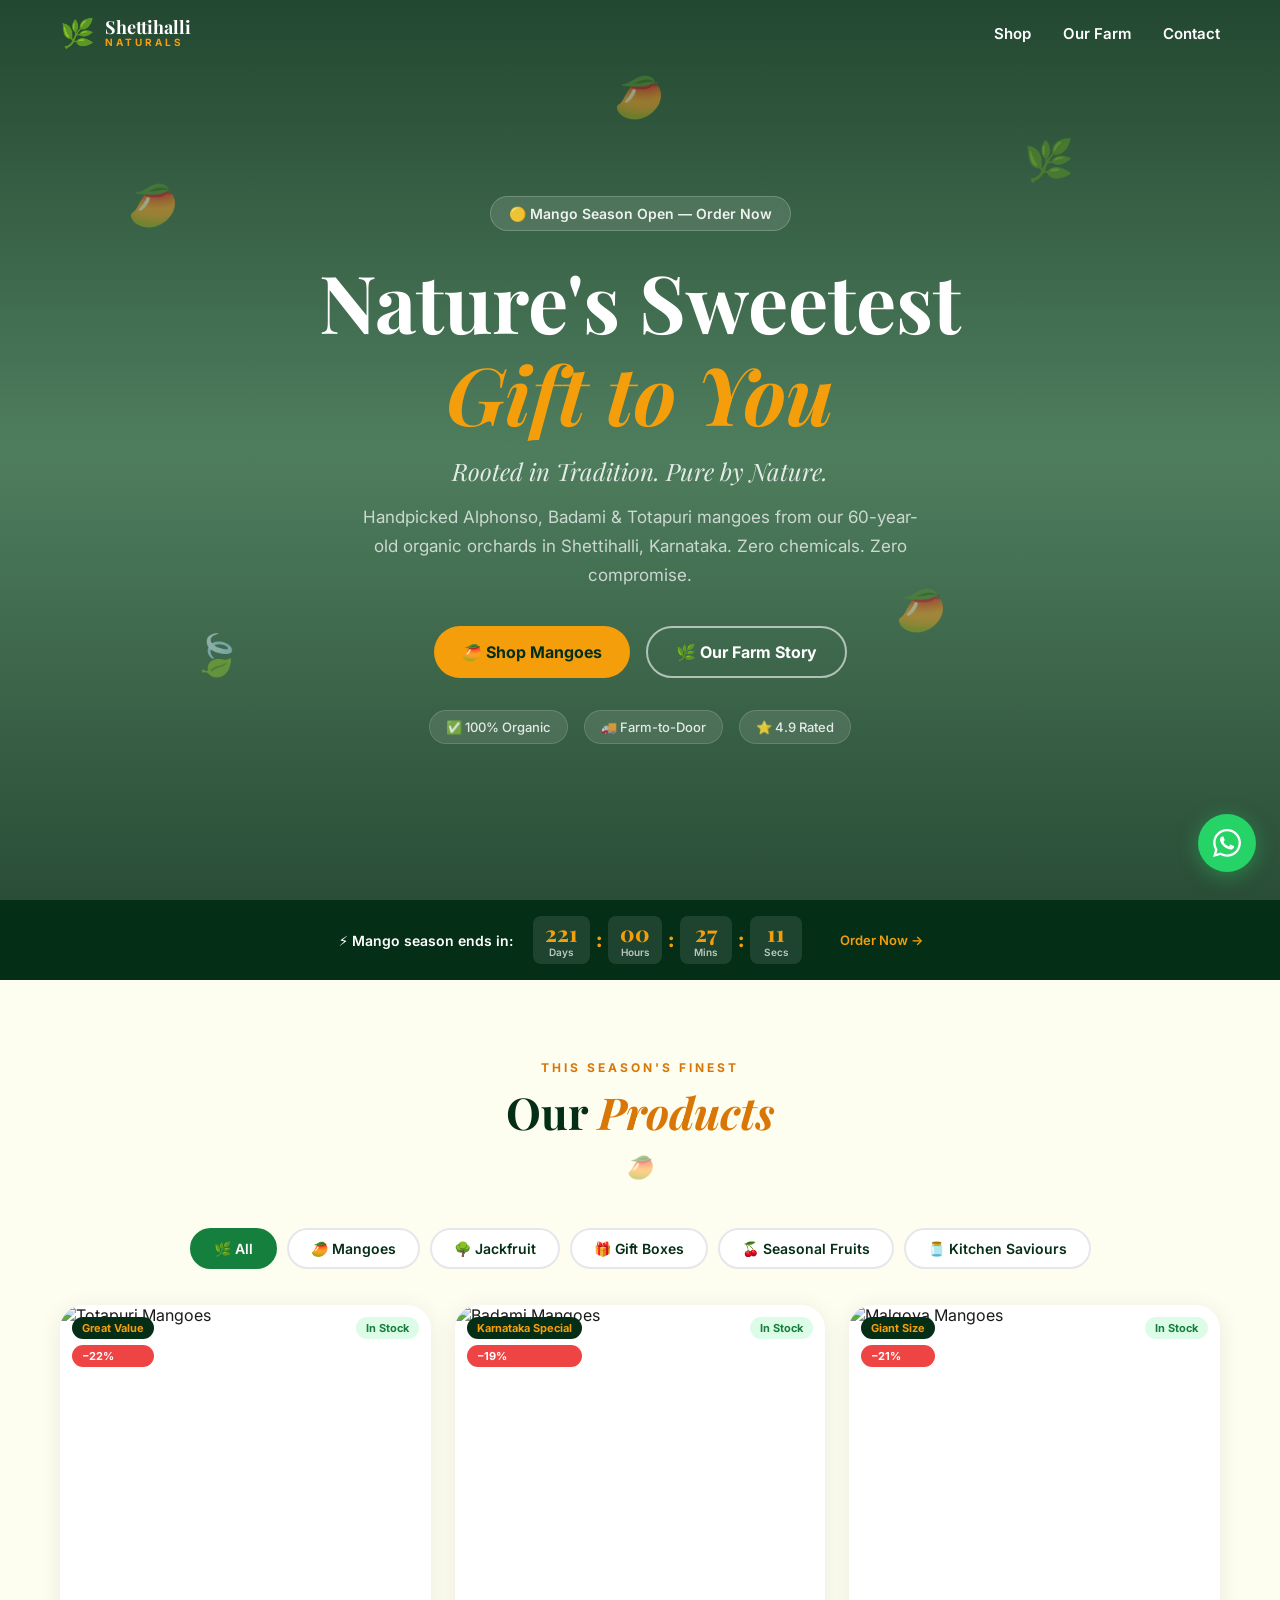
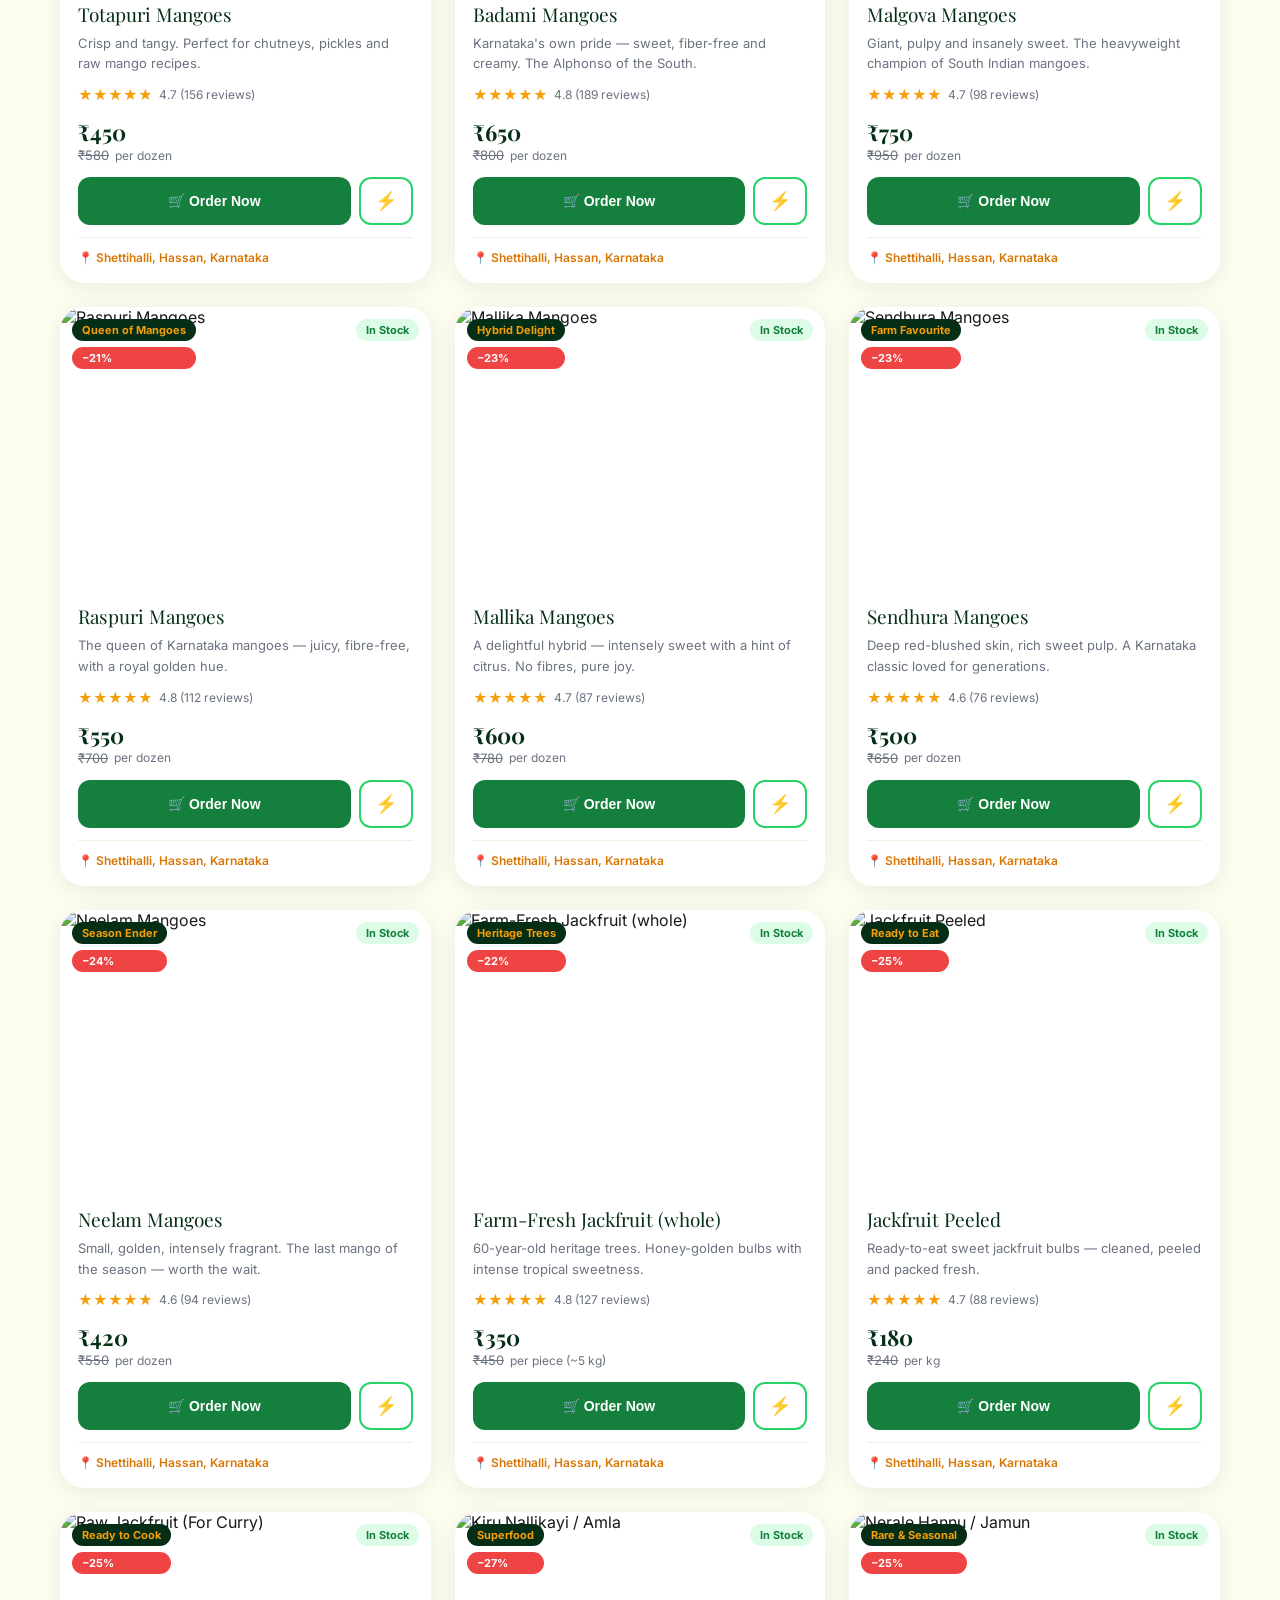
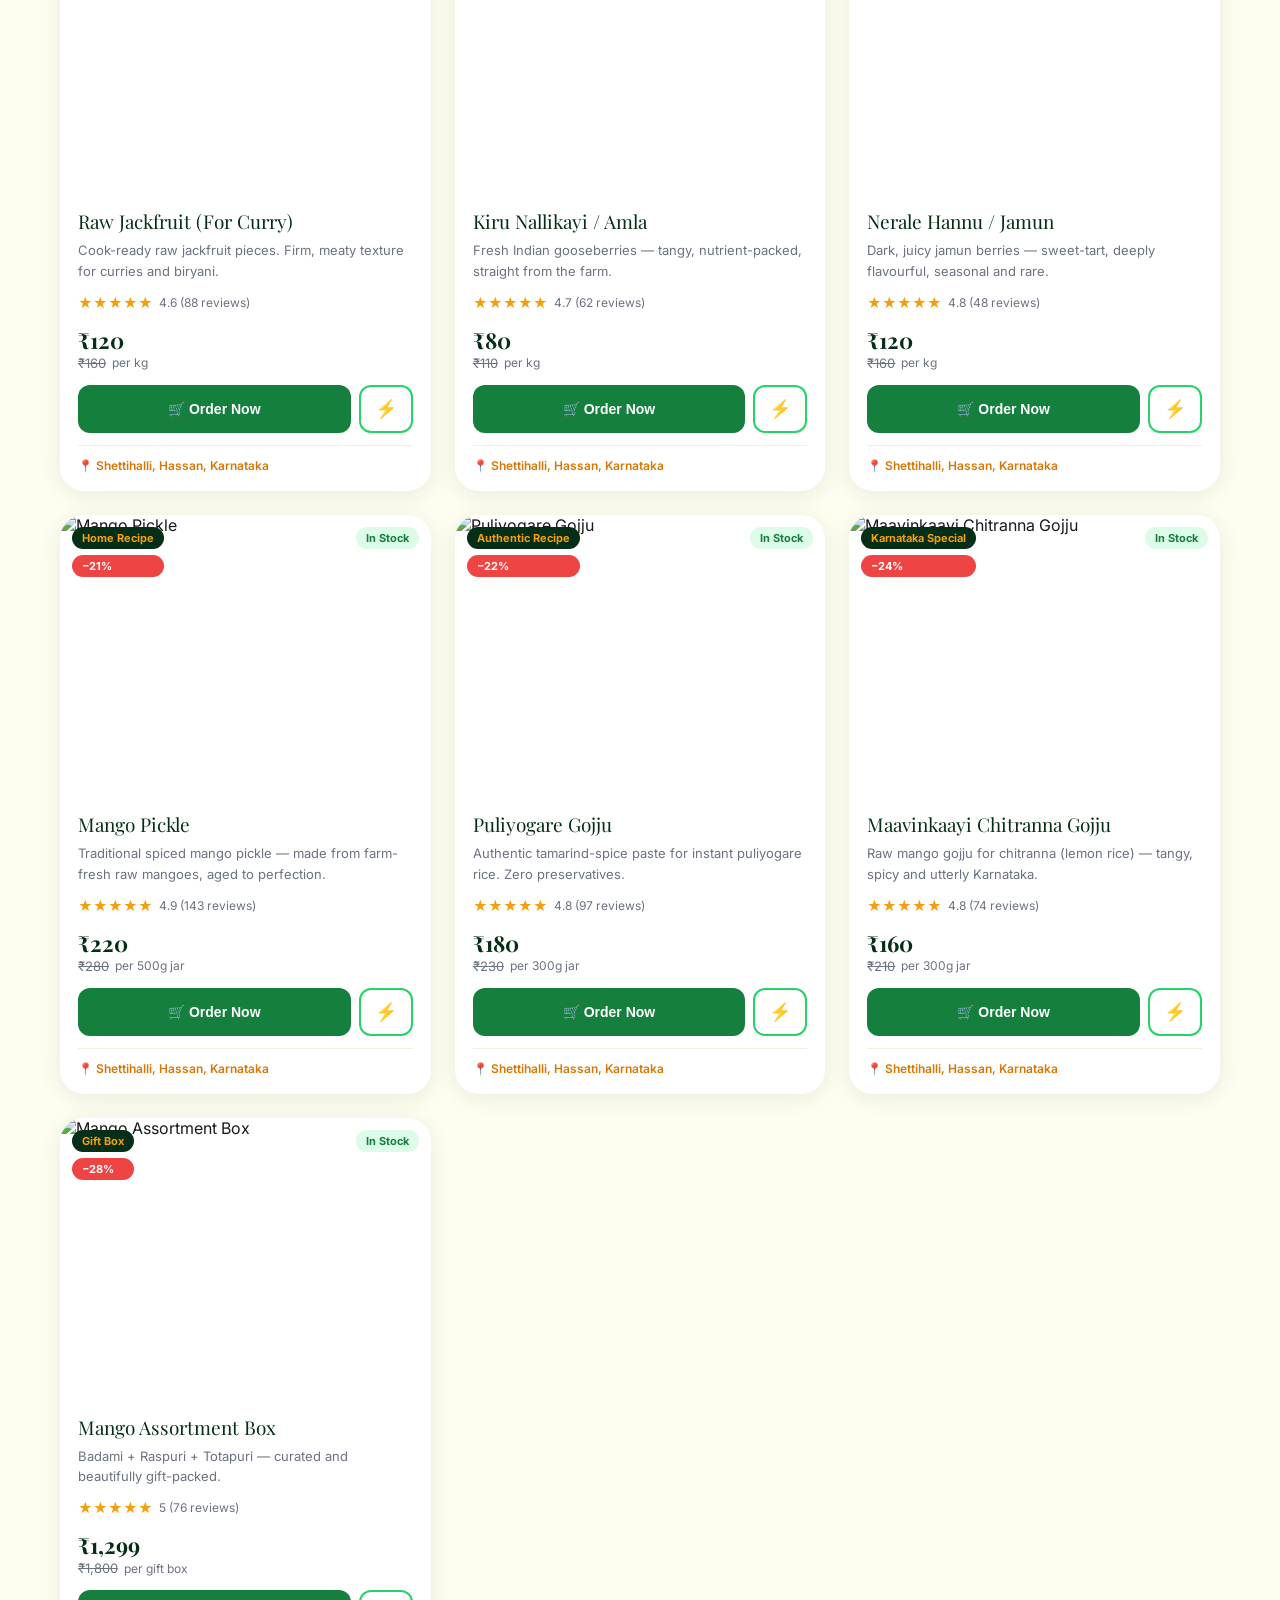
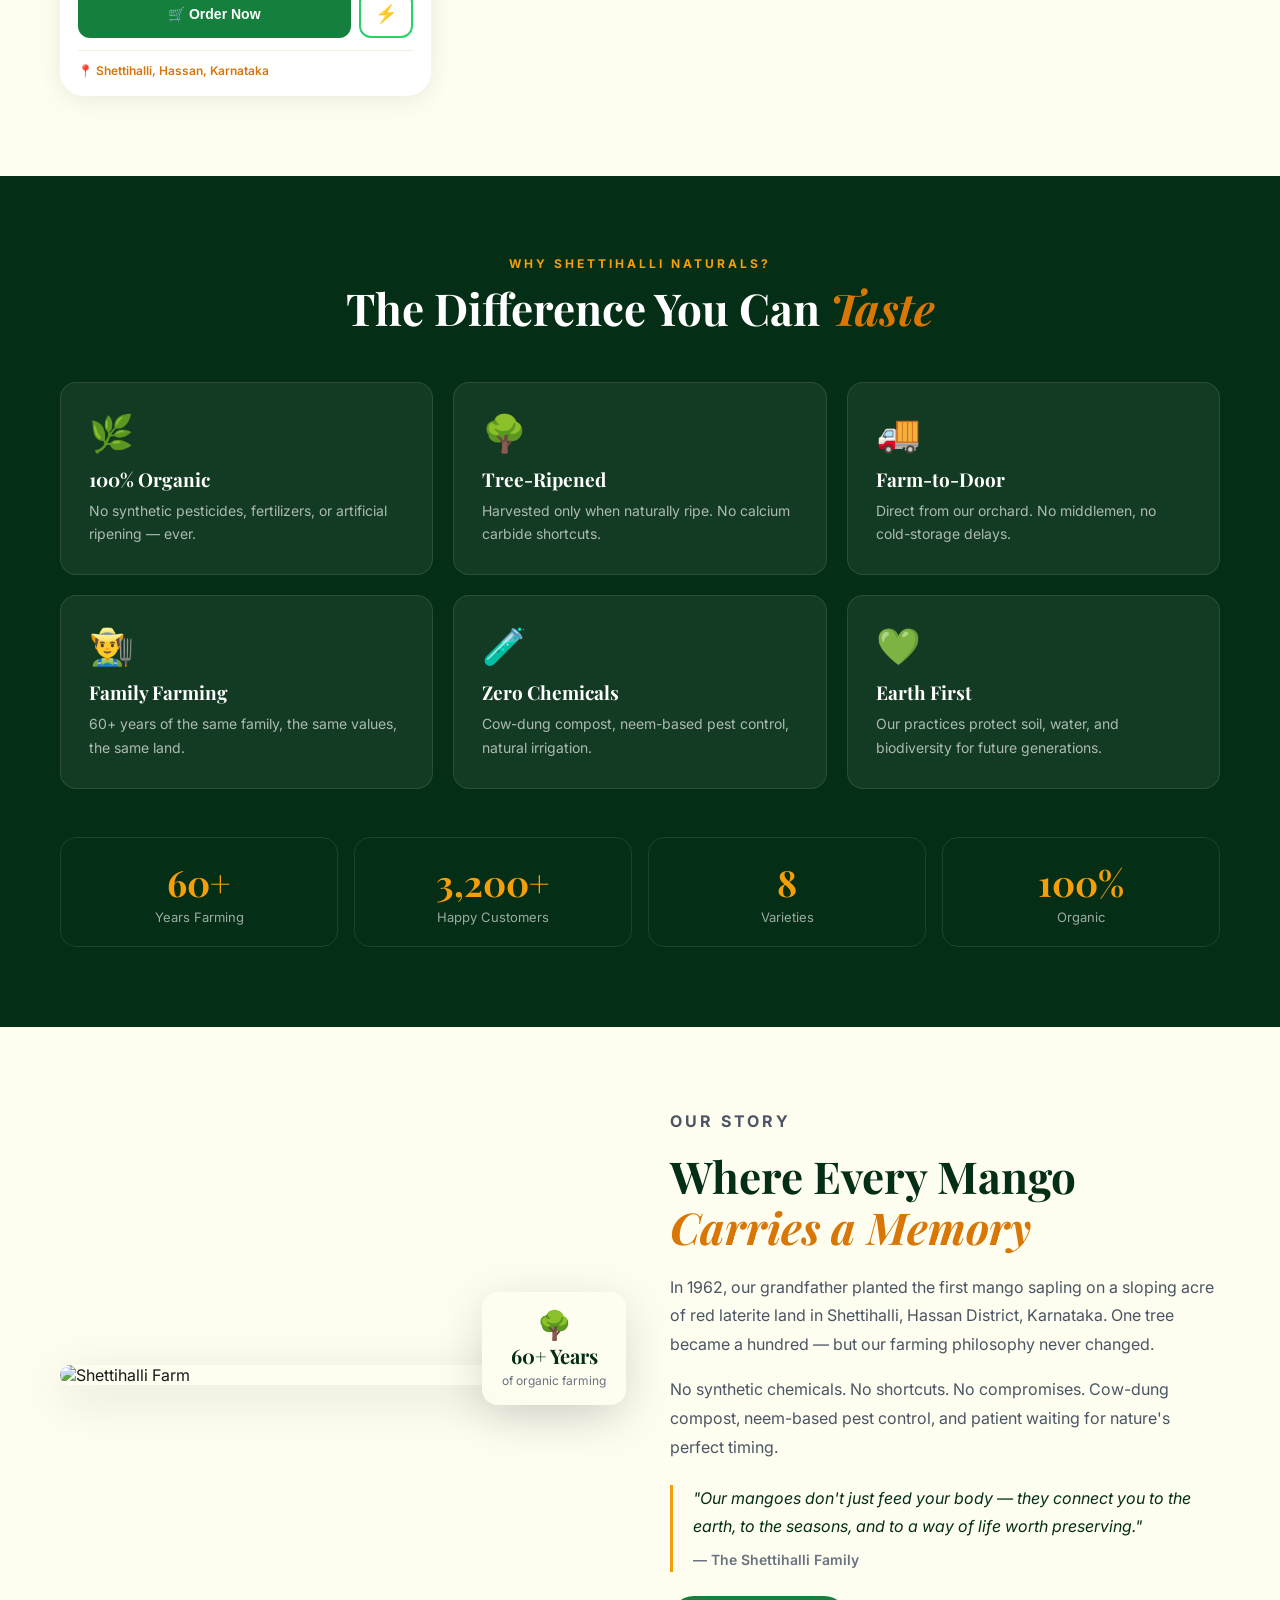
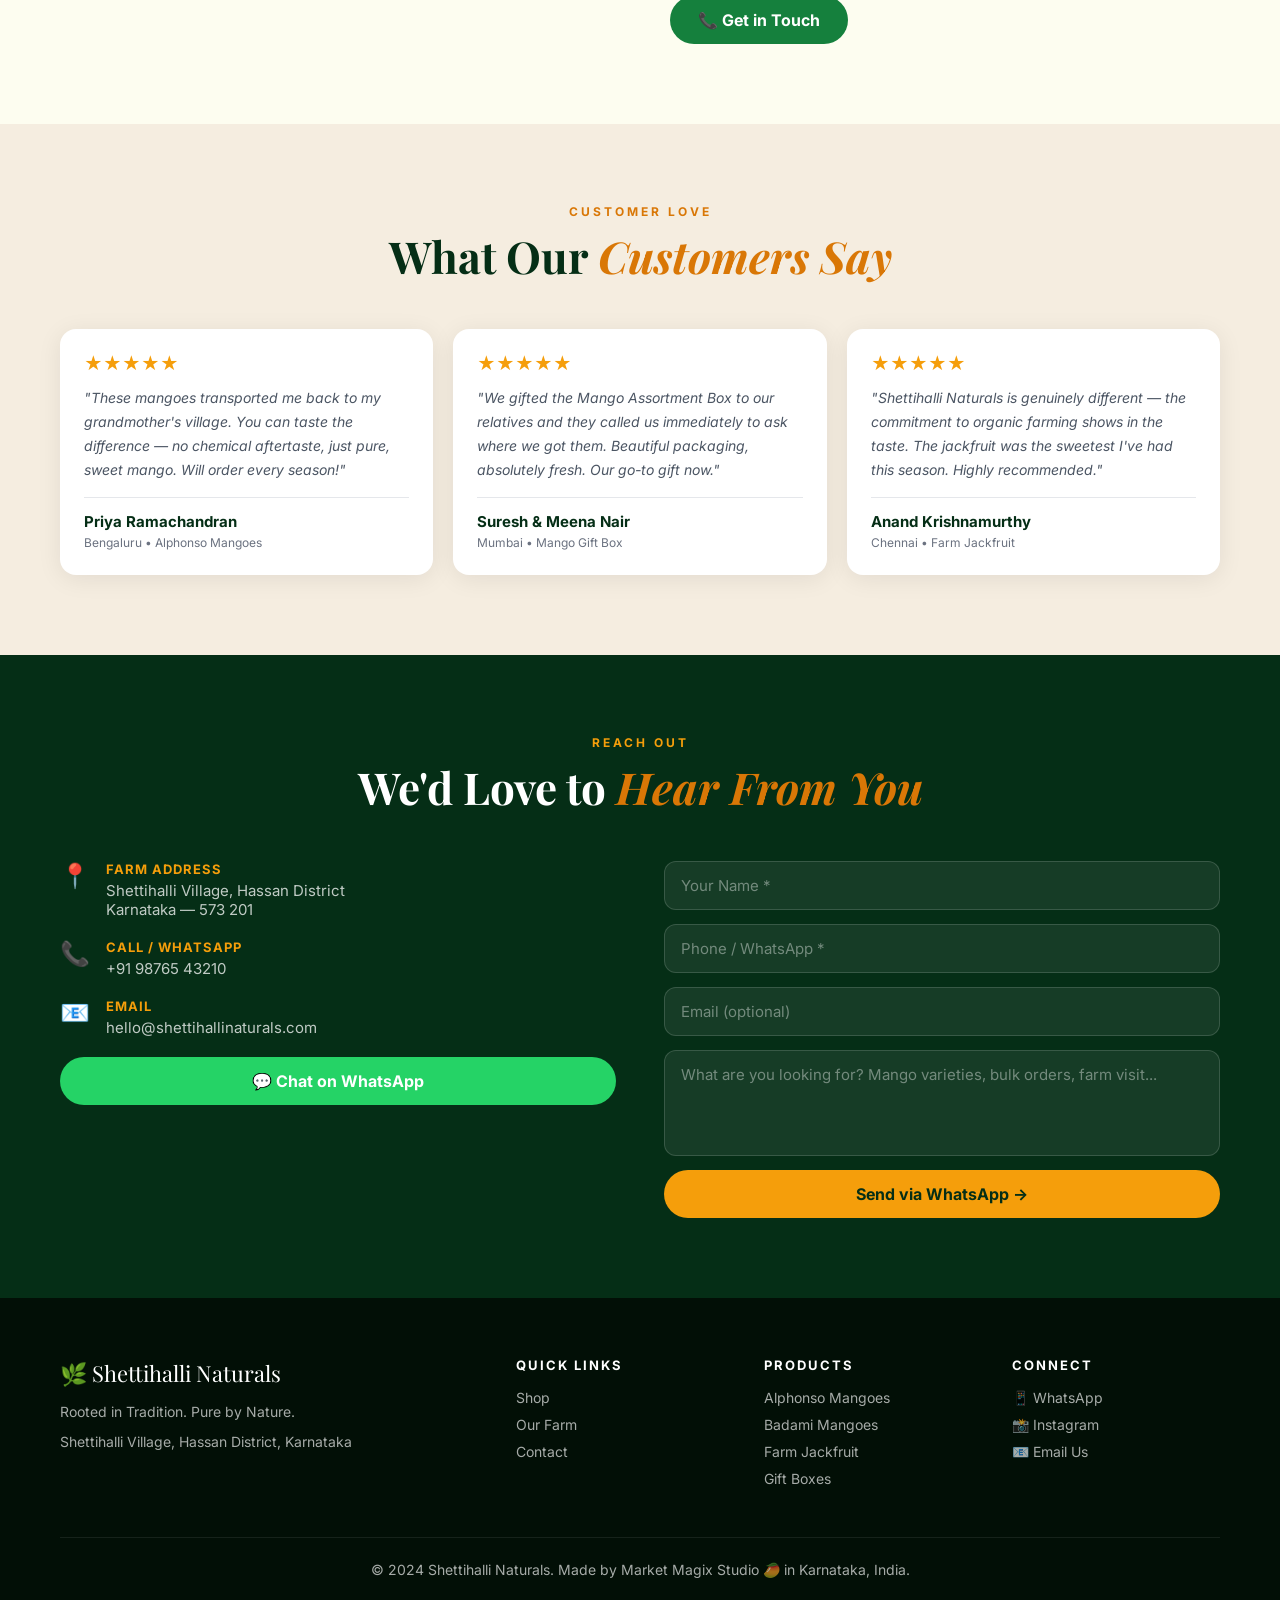
==== commit e58dd6f5: "Connected Google Sheet to website" ====
--- a/shettihalli-simple/index.html
+++ b/shettihalli-simple/index.html
@@ -223,7 +223,7 @@
       </div>
     </div>
     <div class="footer-bottom">
-      <p>© 2024 Shettihalli Naturals. Made with 🥭 in Karnataka, India.</p>
+      <p>© 2024 Shettihalli Naturals. Made by Market Magix Studio 🥭  in Karnataka, India.</p>
     </div>
   </div>
 </footer>
--- a/shettihalli-simple/style.css
+++ b/shettihalli-simple/style.css
@@ -66,13 +66,16 @@
   background: rgba(253,253,240,0.92); backdrop-filter: blur(14px);
   box-shadow: 0 2px 20px rgba(0,0,0,0.08); padding: 10px 0;
 }
+.navbar.scrolled .nav-links a { color: var(--forest-dk); }
+.navbar.scrolled .brand-name  { color: var(--forest-dk); }
+.navbar.scrolled .brand-sub   { color: var(--mango-dk); }
 .nav-container { display: flex; align-items: center; justify-content: space-between; max-width: 1200px; margin: 0 auto; padding: 0 20px; }
 .nav-brand { display: flex; align-items: center; gap: 10px; }
 .brand-icon { font-size: 28px; }
-.brand-name { font-family: var(--font-head); font-weight: 700; font-size: 18px; color: var(--forest-dk); line-height: 1; }
-.brand-sub  { font-size: 10px; font-weight: 700; letter-spacing: 3px; color: var(--mango-dk); }
+.brand-name { font-family: var(--font-head); font-weight: 700; font-size: 18px; color: #ffffff; line-height: 1; }
+.brand-sub  { font-size: 10px; font-weight: 700; letter-spacing: 3px; color: var(--mango); }
 .nav-links  { display: flex; gap: 32px; }
-.nav-links a { font-weight: 600; font-size: 15px; color: var(--forest-dk); position: relative; }
+.nav-links a { font-weight: 600; font-size: 15px; color: #ffffff; position: relative; }
 .nav-links a::after { content: ''; position: absolute; bottom: -2px; left: 0; width: 0; height: 2px; background: var(--mango); transition: width 0.3s; }
 .nav-links a:hover::after { width: 100%; }
 .hamburger { display: none; background: none; border: none; font-size: 24px; cursor: pointer; color: var(--forest-dk); }
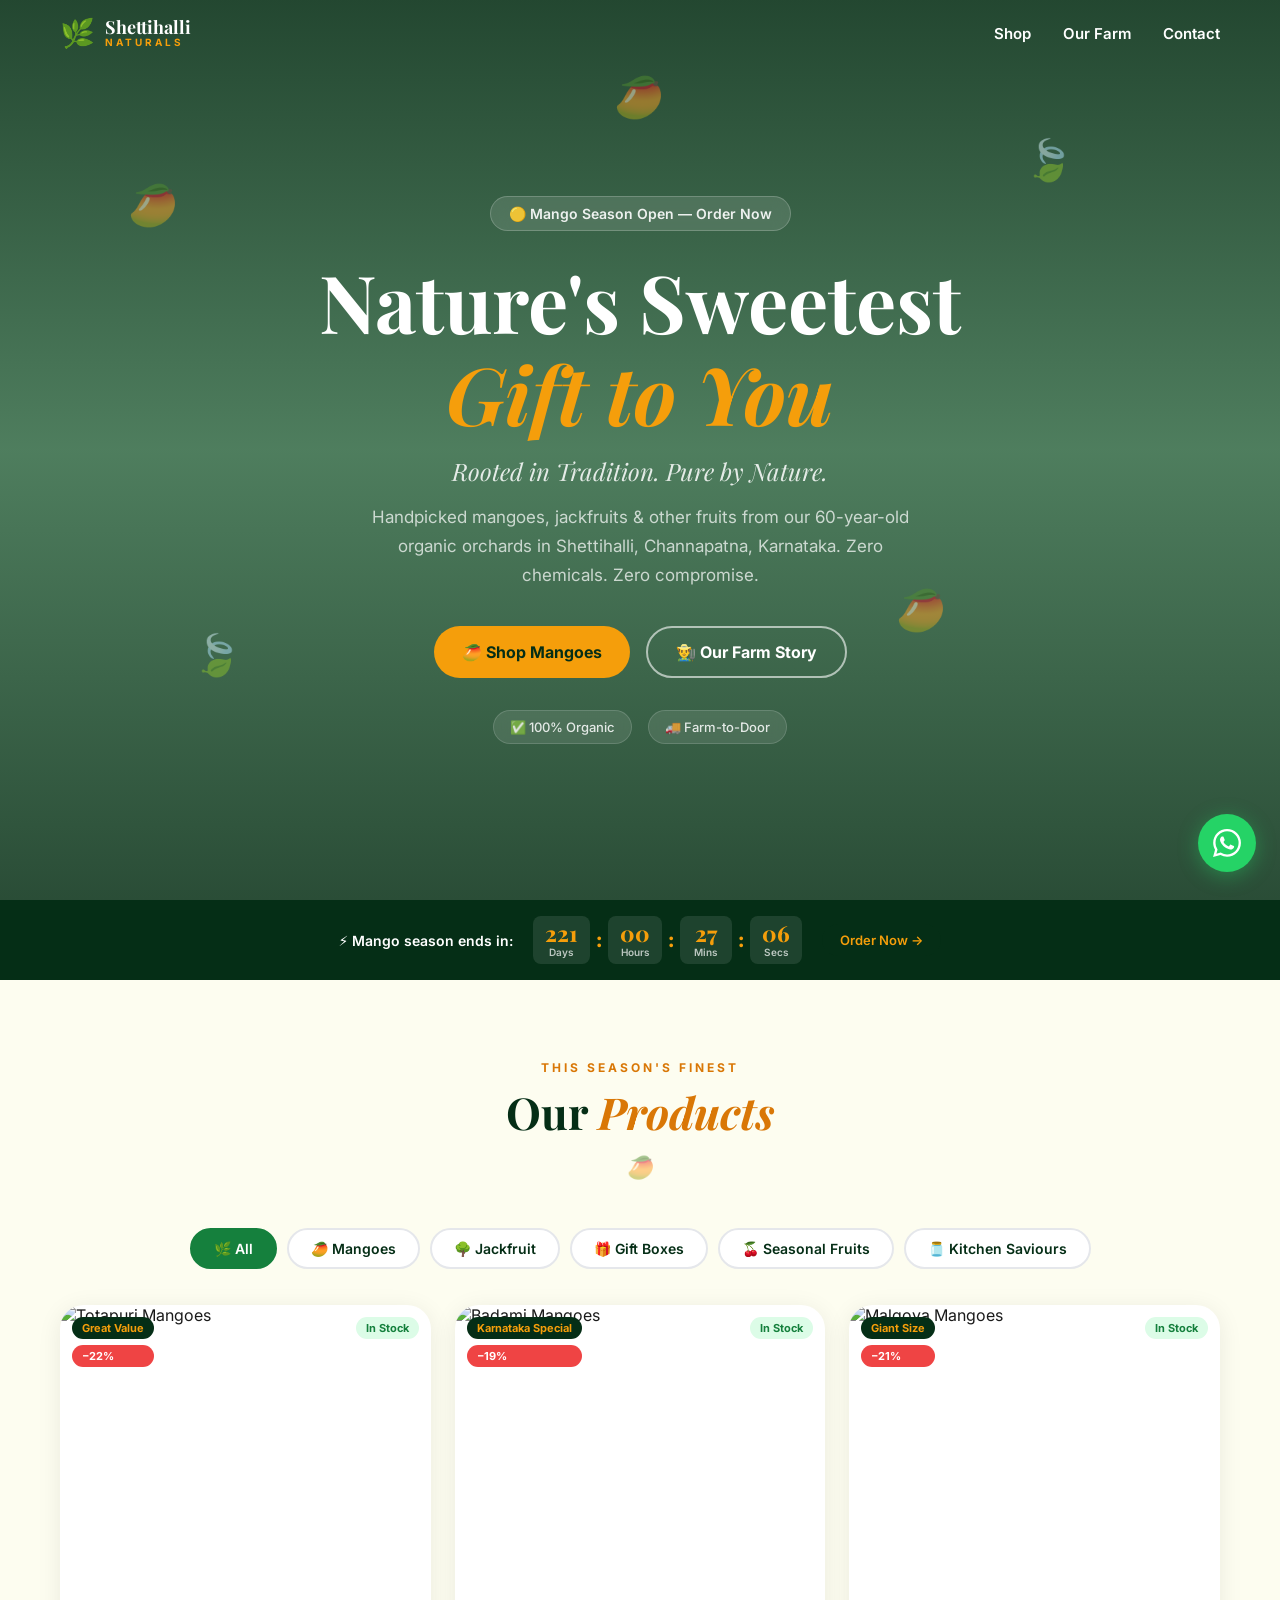
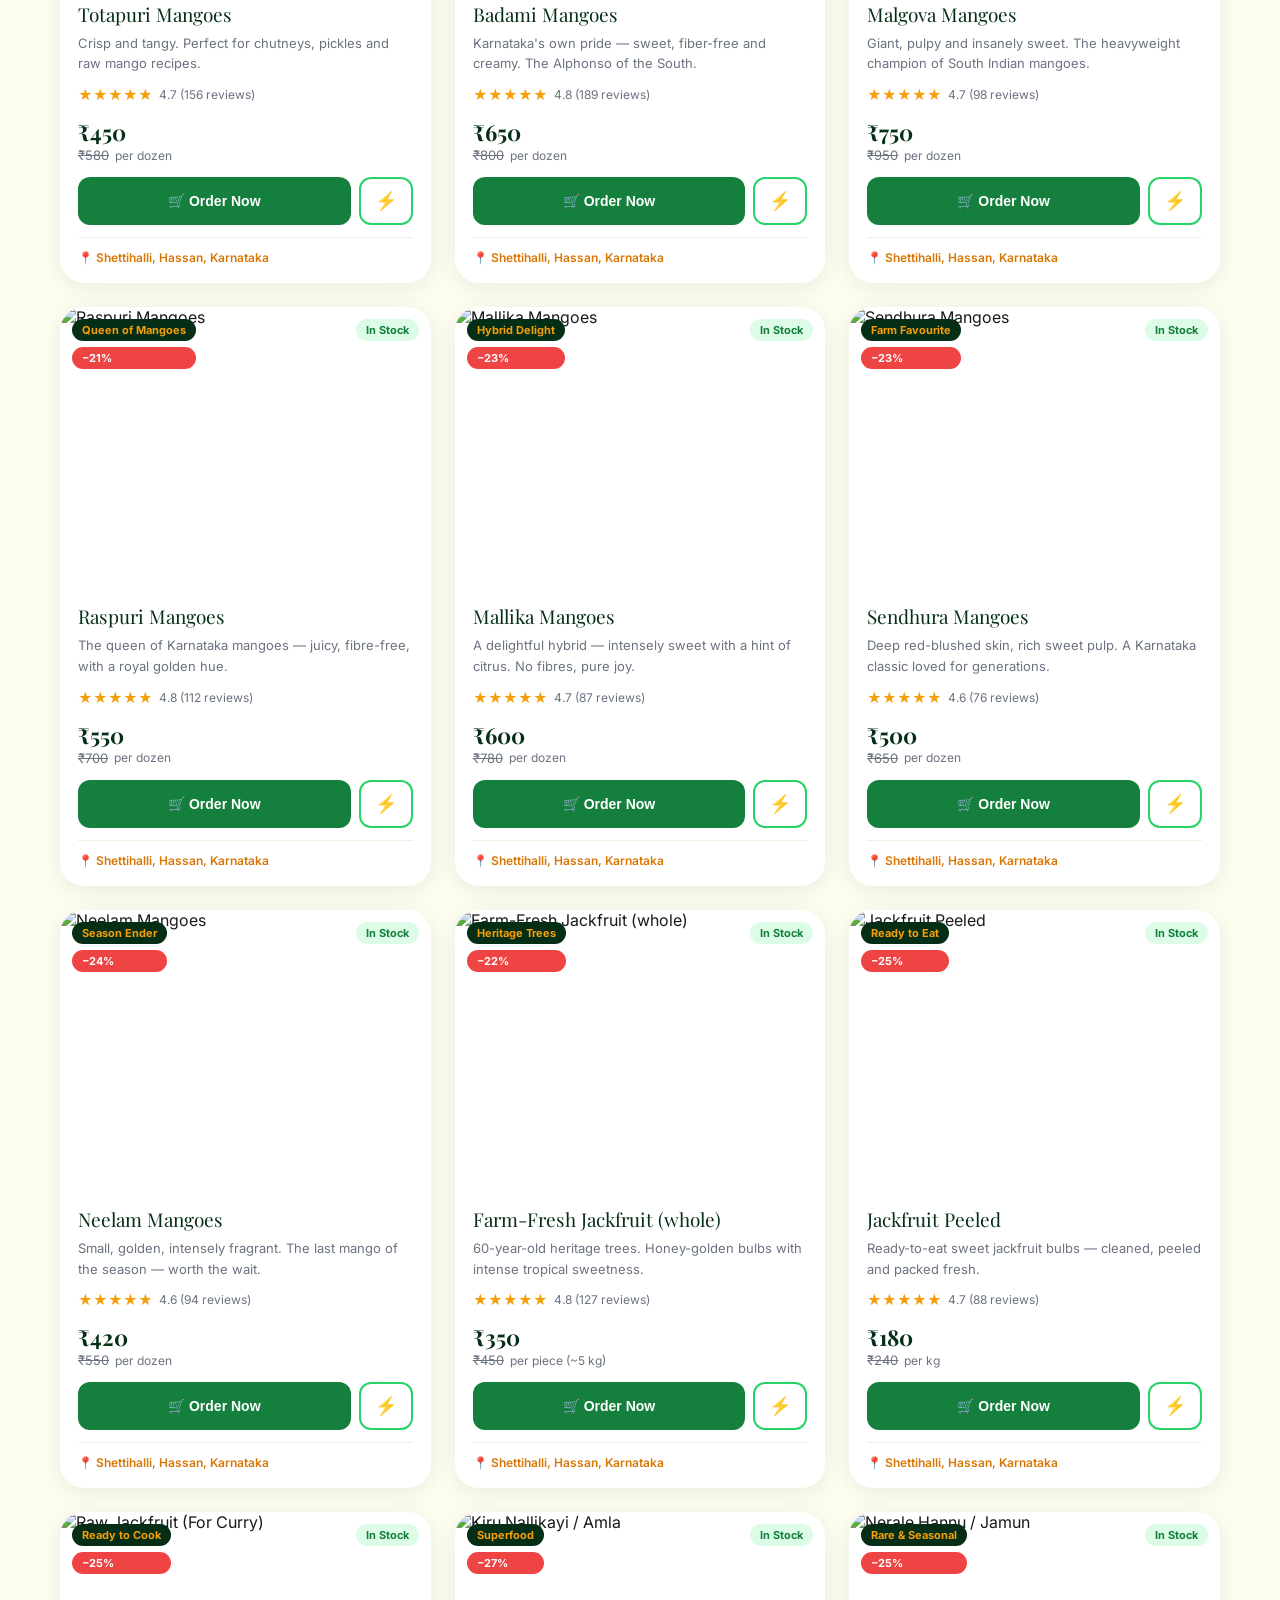
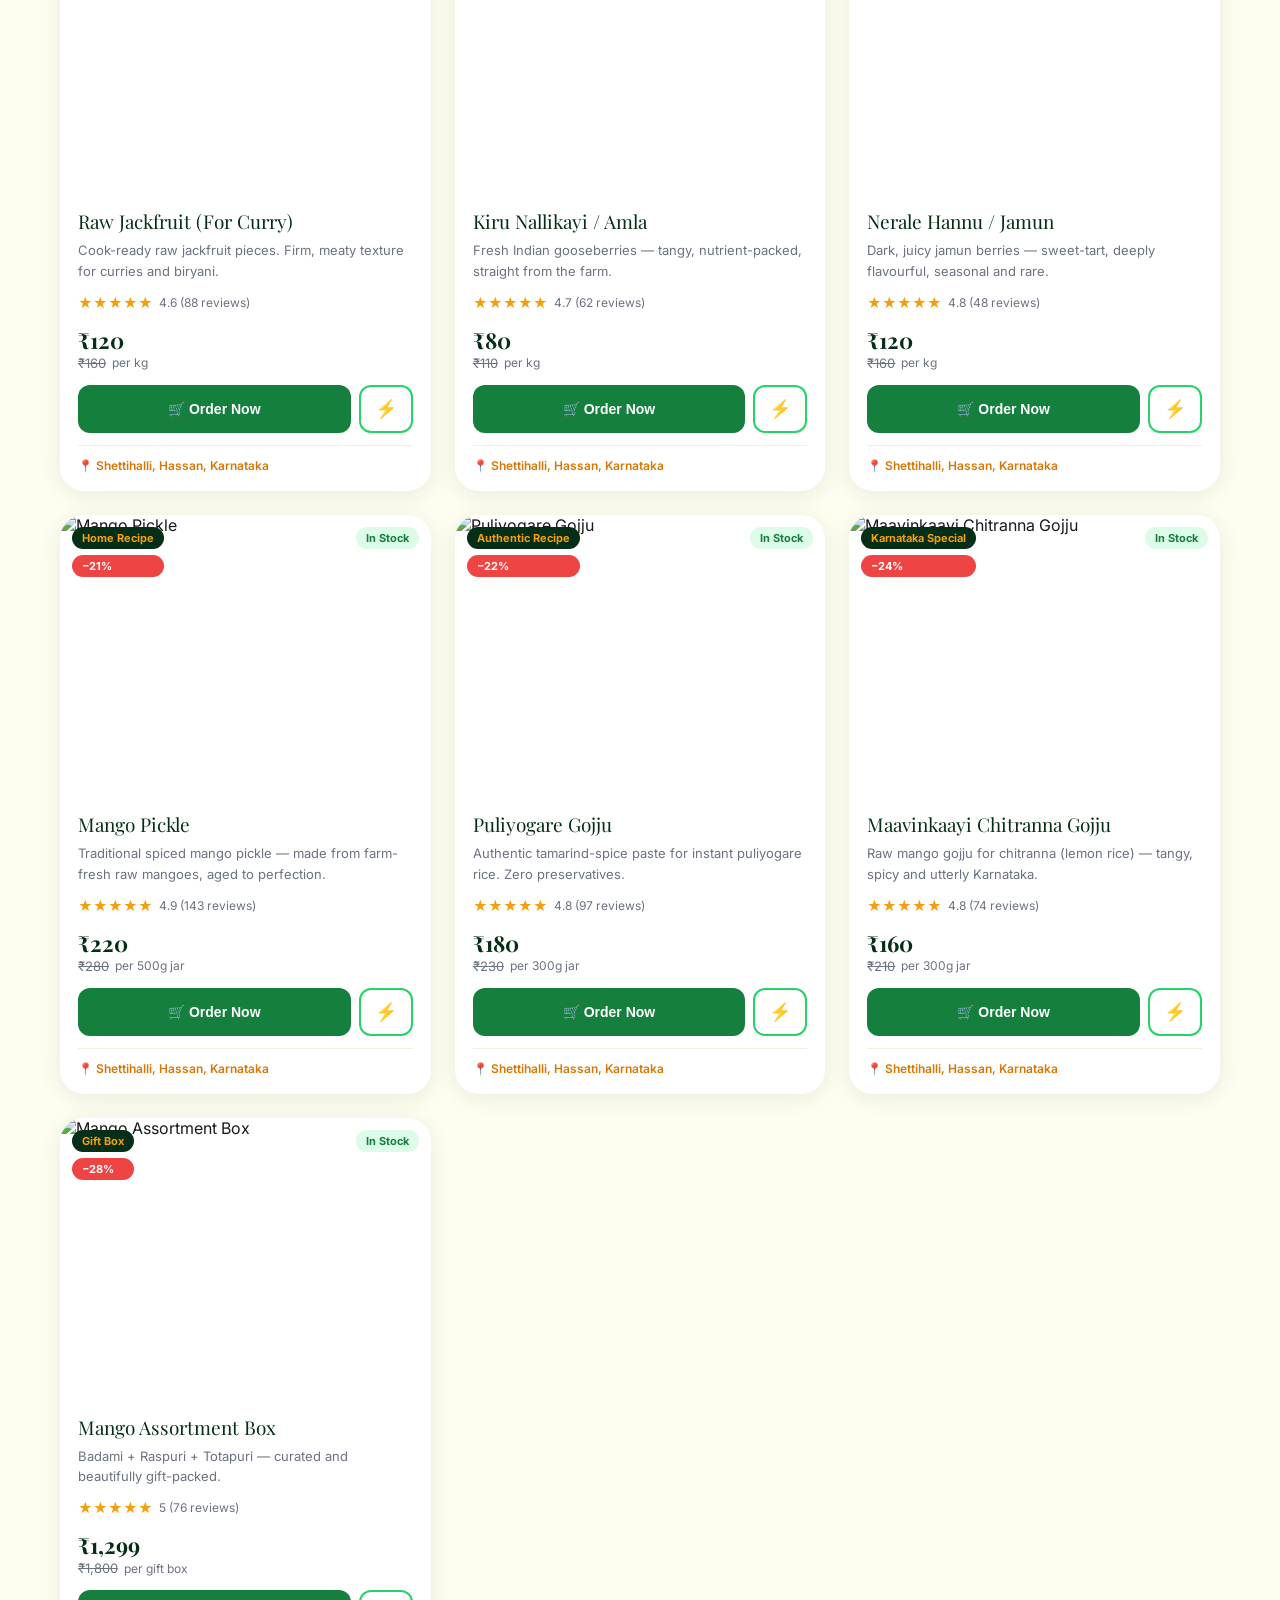
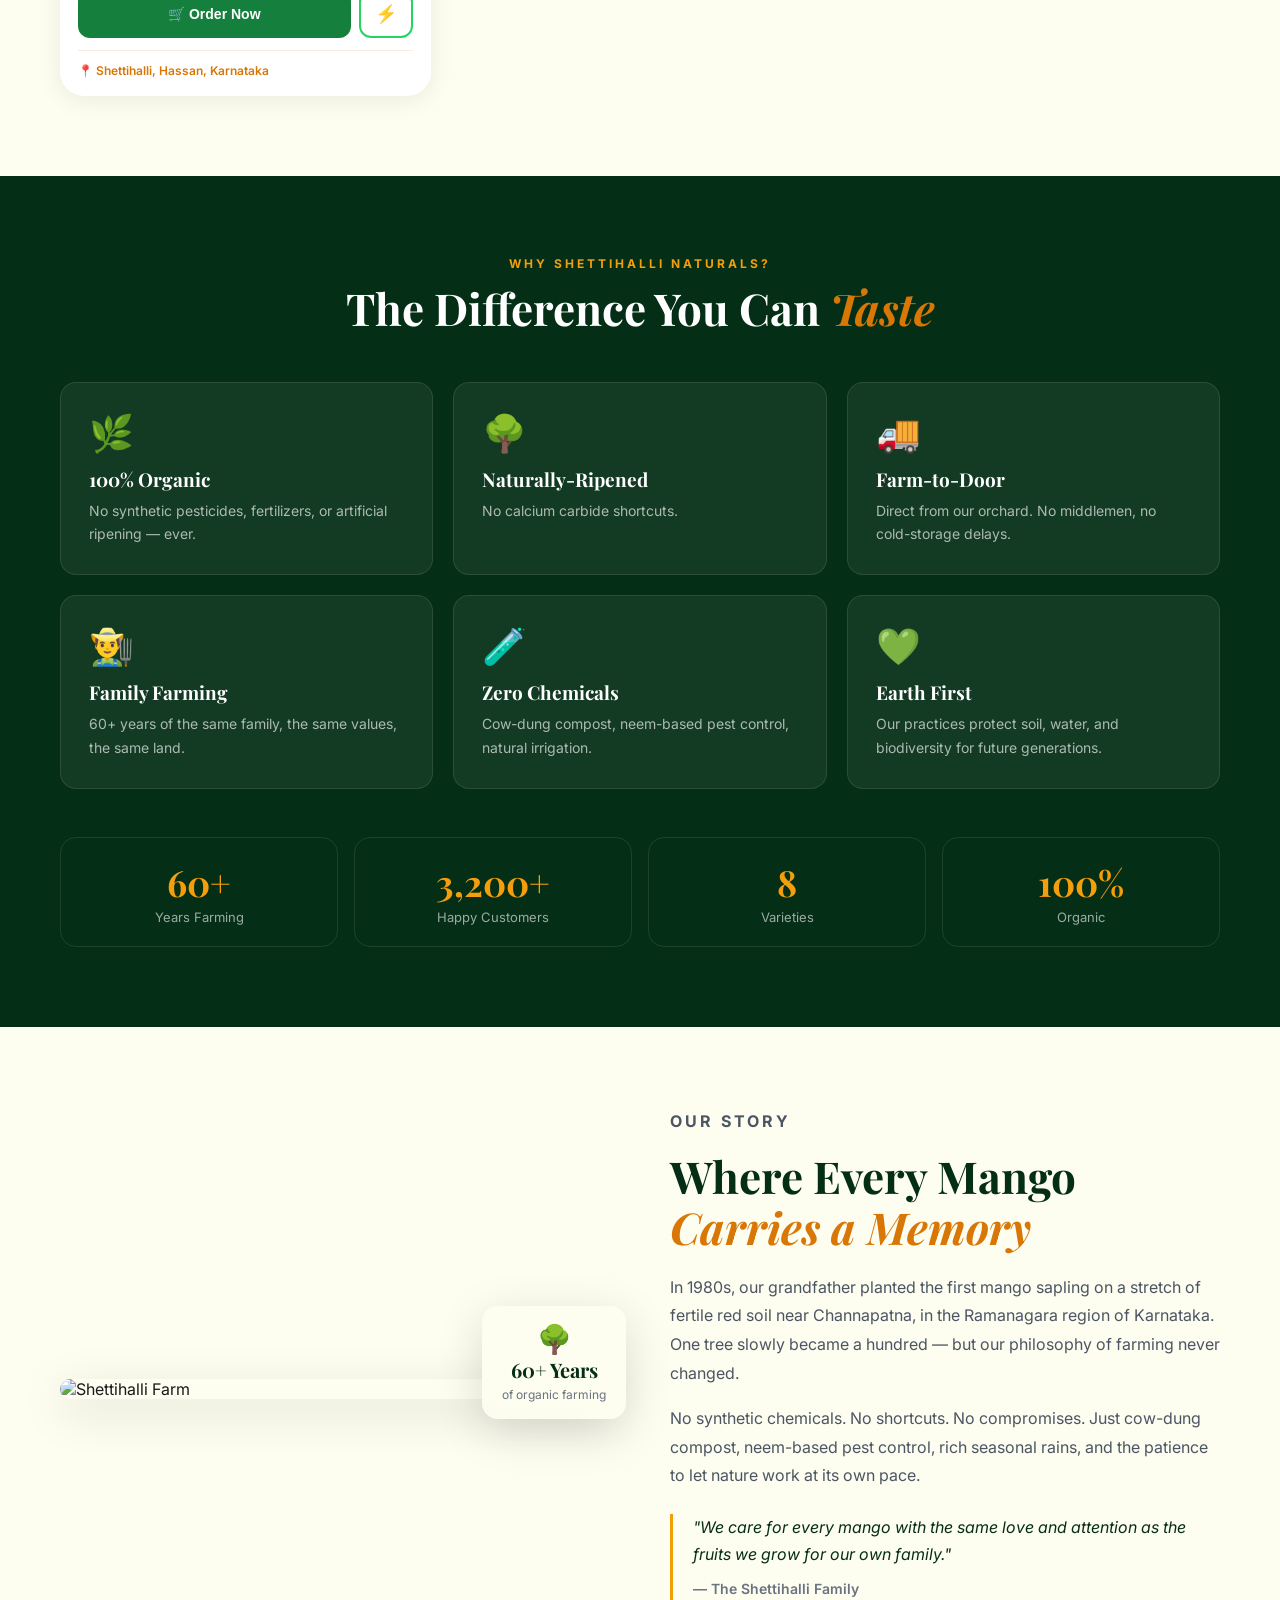
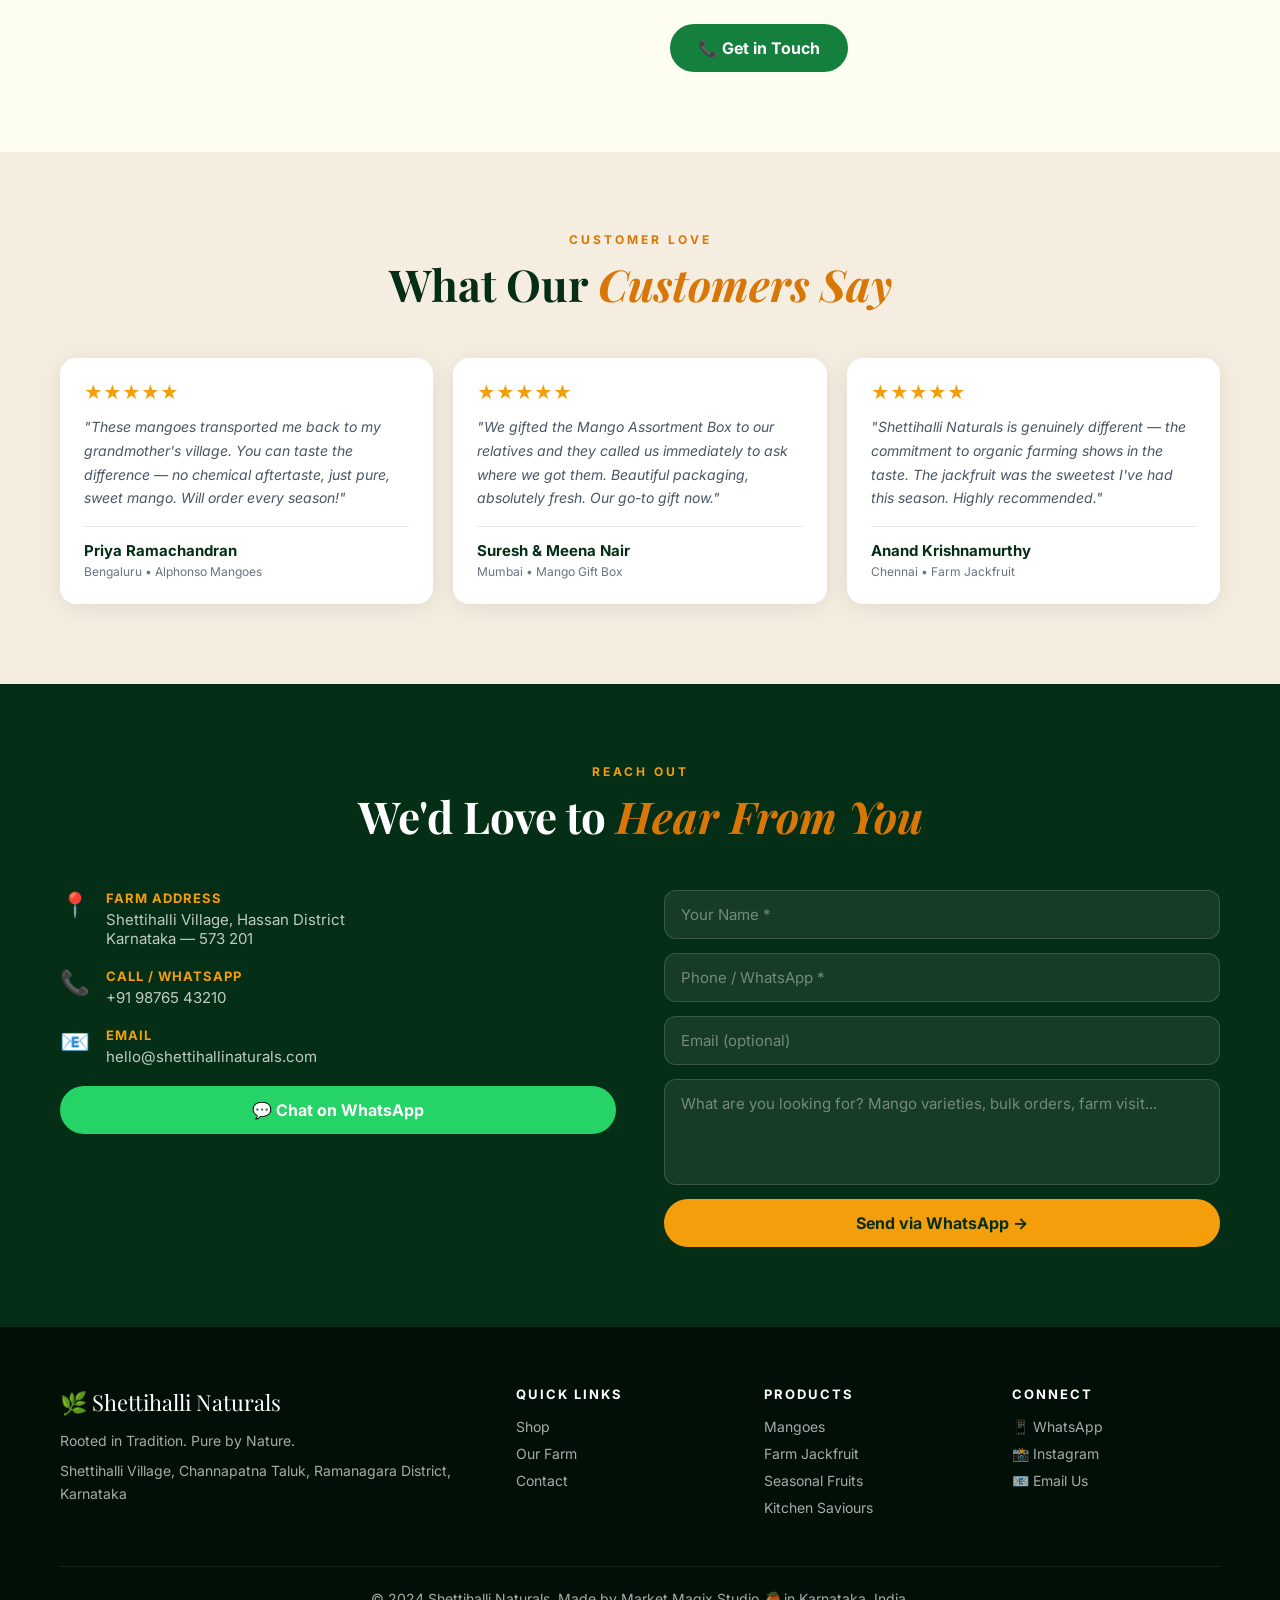
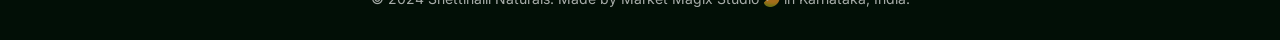
==== commit cbd04bb2: "Update index.html Changed content and image" ====
--- a/shettihalli-simple/index.html
+++ b/shettihalli-simple/index.html
@@ -4,7 +4,7 @@
   <meta charset="UTF-8" />
   <meta name="viewport" content="width=device-width, initial-scale=1.0" />
   <title>Shettihalli Naturals — Rooted in Tradition. Pure by Nature.</title>
-  <meta name="description" content="Premium organic mangoes from Shettihalli, Hassan District, Karnataka. Alphonso, Badami, Totapuri — naturally tree-ripened, zero chemicals." />
+  <meta name="description" content="Premium organic mangoes from Shettihalli, Channapatna, Karnataka. Badami, Mallika, Raspuri & others — naturally ripened, zero chemicals." />
   <link rel="preconnect" href="https://fonts.googleapis.com" />
   <link href="https://fonts.googleapis.com/css2?family=Playfair+Display:ital,wght@0,400;0,600;0,700;1,400&family=Inter:wght@300;400;500;600;700&display=swap" rel="stylesheet" />
   <link rel="stylesheet" href="style.css" />
@@ -36,7 +36,7 @@
   <div class="hero-overlay"></div>
   <div class="floating-emojis" aria-hidden="true">
     <span style="left:10%;top:20%;animation-delay:0s">🥭</span>
-    <span style="left:80%;top:15%;animation-delay:1.2s">🌿</span>
+    <span style="left:80%;top:15%;animation-delay:1.2s">🍃</span>
     <span style="left:70%;top:65%;animation-delay:2s">🥭</span>
     <span style="left:15%;top:70%;animation-delay:0.5s">🍃</span>
     <span style="left:48%;top:8%;animation-delay:1.5s">🥭</span>
@@ -45,15 +45,15 @@
     <div class="hero-badge">🟡 Mango Season Open — Order Now</div>
     <h1 class="hero-title">Nature's Sweetest<br><em>Gift to You</em></h1>
     <p class="hero-tagline">Rooted in Tradition. Pure by Nature.</p>
-    <p class="hero-desc">Handpicked Alphonso, Badami & Totapuri mangoes from our 60-year-old organic orchards in Shettihalli, Karnataka. Zero chemicals. Zero compromise.</p>
+    <p class="hero-desc">Handpicked mangoes, jackfruits & other fruits from our 60-year-old organic orchards in Shettihalli, Channapatna, Karnataka. Zero chemicals. Zero compromise.</p>
     <div class="hero-btns">
       <a href="#products" class="btn btn-mango">🥭 Shop Mangoes</a>
-      <a href="#about" class="btn btn-outline">🌿 Our Farm Story</a>
+      <a href="#about" class="btn btn-outline">👨‍🌾 Our Farm Story</a>
     </div>
     <div class="hero-trust">
       <span>✅ 100% Organic</span>
       <span>🚚 Farm-to-Door</span>
-      <span>⭐ 4.9 Rated</span>
+ 
     </div>
   </div>
 </section>
@@ -112,7 +112,7 @@
     </div>
     <div class="why-grid">
       <div class="why-card"><div class="why-icon">🌿</div><h3>100% Organic</h3><p>No synthetic pesticides, fertilizers, or artificial ripening — ever.</p></div>
-      <div class="why-card"><div class="why-icon">🌳</div><h3>Tree-Ripened</h3><p>Harvested only when naturally ripe. No calcium carbide shortcuts.</p></div>
+      <div class="why-card"><div class="why-icon">🌳</div><h3>Naturally-Ripened</h3><p>No calcium carbide shortcuts.</p></div>
       <div class="why-card"><div class="why-icon">🚚</div><h3>Farm-to-Door</h3><p>Direct from our orchard. No middlemen, no cold-storage delays.</p></div>
       <div class="why-card"><div class="why-icon">👨‍🌾</div><h3>Family Farming</h3><p>60+ years of the same family, the same values, the same land.</p></div>
       <div class="why-card"><div class="why-icon">🧪</div><h3>Zero Chemicals</h3><p>Cow-dung compost, neem-based pest control, natural irrigation.</p></div>
@@ -132,7 +132,7 @@
   <div class="container">
     <div class="about-grid">
       <div class="about-img">
-        <img src="https://images.unsplash.com/photo-1500382017468-9049fed747ef?w=700&q=80" alt="Shettihalli Farm" loading="lazy" />
+        <img src="https://res.cloudinary.com/dbdynpis1/image/upload/q_auto/f_auto/v1779254574/istockphoto-2055779152-612x612_nuulwe.jpg" alt="Shettihalli Farm" loading="lazy" />
         <div class="about-float-card">
           <span>🌳</span>
           <strong>60+ Years</strong>
@@ -142,9 +142,9 @@
       <div class="about-text">
         <p class="section-label">Our Story</p>
         <h2 class="section-title">Where Every Mango<br><em>Carries a Memory</em></h2>
-        <p>In 1962, our grandfather planted the first mango sapling on a sloping acre of red laterite land in Shettihalli, Hassan District, Karnataka. One tree became a hundred — but our farming philosophy never changed.</p>
-        <p>No synthetic chemicals. No shortcuts. No compromises. Cow-dung compost, neem-based pest control, and patient waiting for nature's perfect timing.</p>
-        <blockquote>"Our mangoes don't just feed your body — they connect you to the earth, to the seasons, and to a way of life worth preserving."<br><cite>— The Shettihalli Family</cite></blockquote>
+        <p>In 1980s, our grandfather planted the first mango sapling on a stretch of fertile red soil near Channapatna, in the Ramanagara region of Karnataka. One tree slowly became a hundred — but our philosophy of farming never changed.</p>
+        <p>No synthetic chemicals. No shortcuts. No compromises. Just cow-dung compost, neem-based pest control, rich seasonal rains, and the patience to let nature work at its own pace.</p>
+        <blockquote>"We care for every mango with the same love and attention as the fruits we grow for our own family."<br><cite>— The Shettihalli Family</cite></blockquote>
         <a href="#contact" class="btn btn-green">📞 Get in Touch</a>
       </div>
     </div>
@@ -200,7 +200,7 @@
       <div>
         <div class="footer-brand">🌿 Shettihalli Naturals</div>
         <p>Rooted in Tradition. Pure by Nature.</p>
-        <p>Shettihalli Village, Hassan District, Karnataka</p>
+        <p>Shettihalli Village, Channapatna Taluk, Ramanagara District, Karnataka</p>
       </div>
       <div>
         <h4>Quick Links</h4>
@@ -210,14 +210,14 @@
       </div>
       <div>
         <h4>Products</h4>
-        <a href="#products">Alphonso Mangoes</a>
-        <a href="#products">Badami Mangoes</a>
+        <a href="#products">Mangoes</a>
         <a href="#products">Farm Jackfruit</a>
-        <a href="#products">Gift Boxes</a>
+        <a href="#products">Seasonal Fruits</a>
+        <a href="#products">Kitchen Saviours</a>
       </div>
       <div>
         <h4>Connect</h4>
-        <a href="https://wa.me/919876543210" target="_blank">📱 WhatsApp</a>
+        <a href="https://wa.me/918073647211" target="_blank">📱 WhatsApp</a>
         <a href="https://instagram.com" target="_blank">📸 Instagram</a>
         <a href="mailto:hello@shettihallinaturals.com">📧 Email Us</a>
       </div>
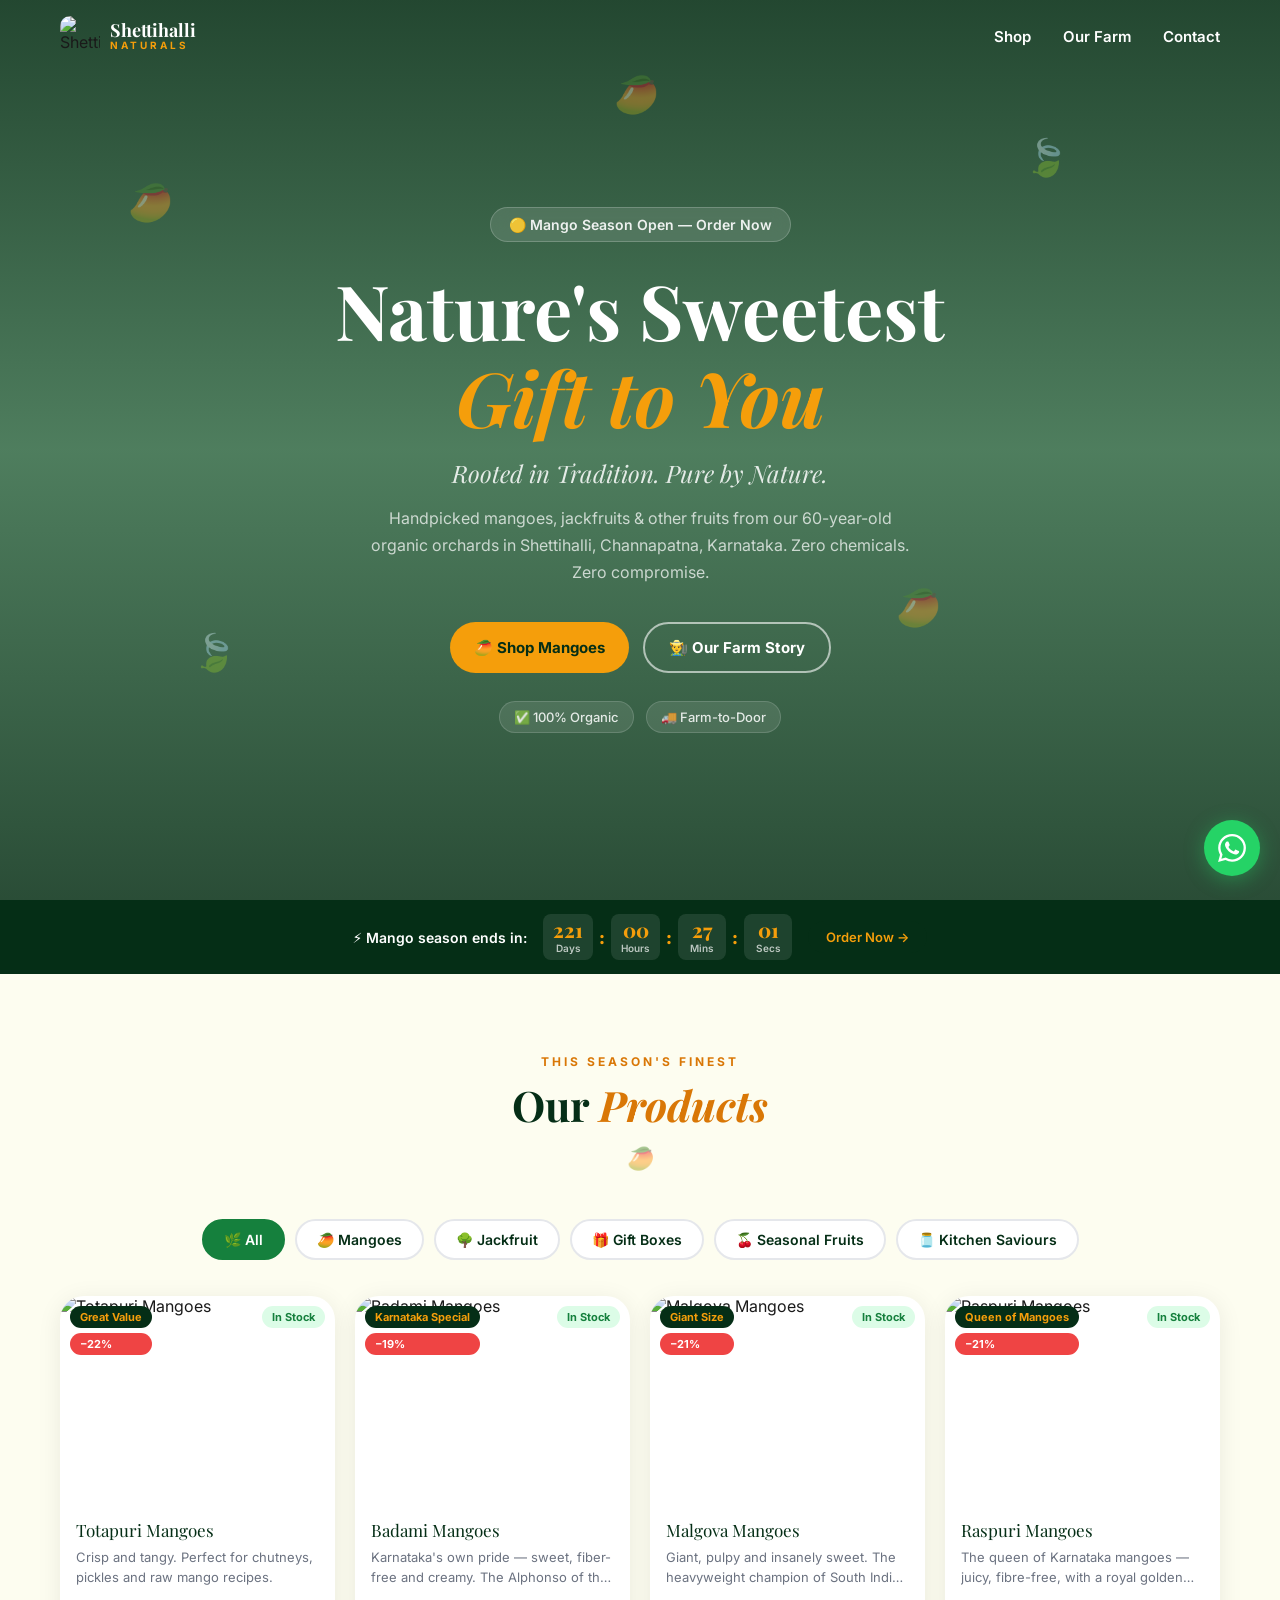
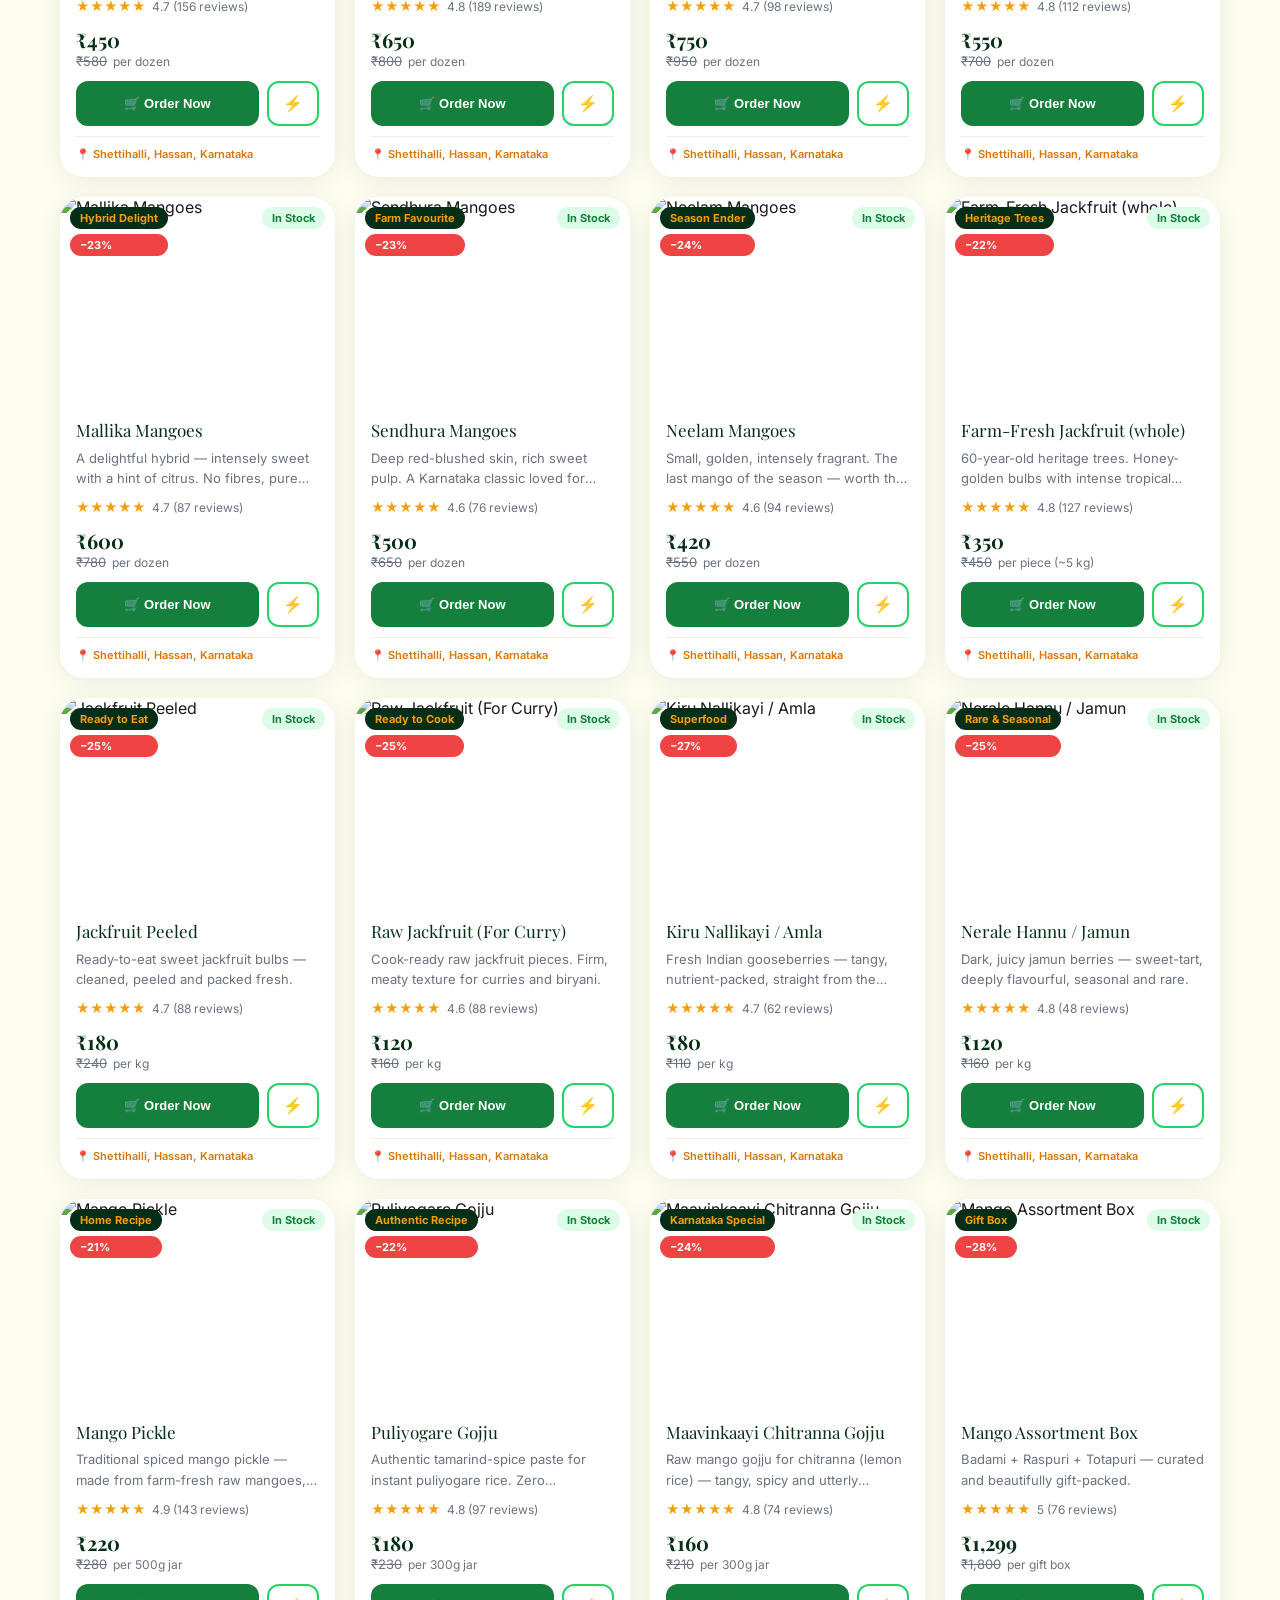
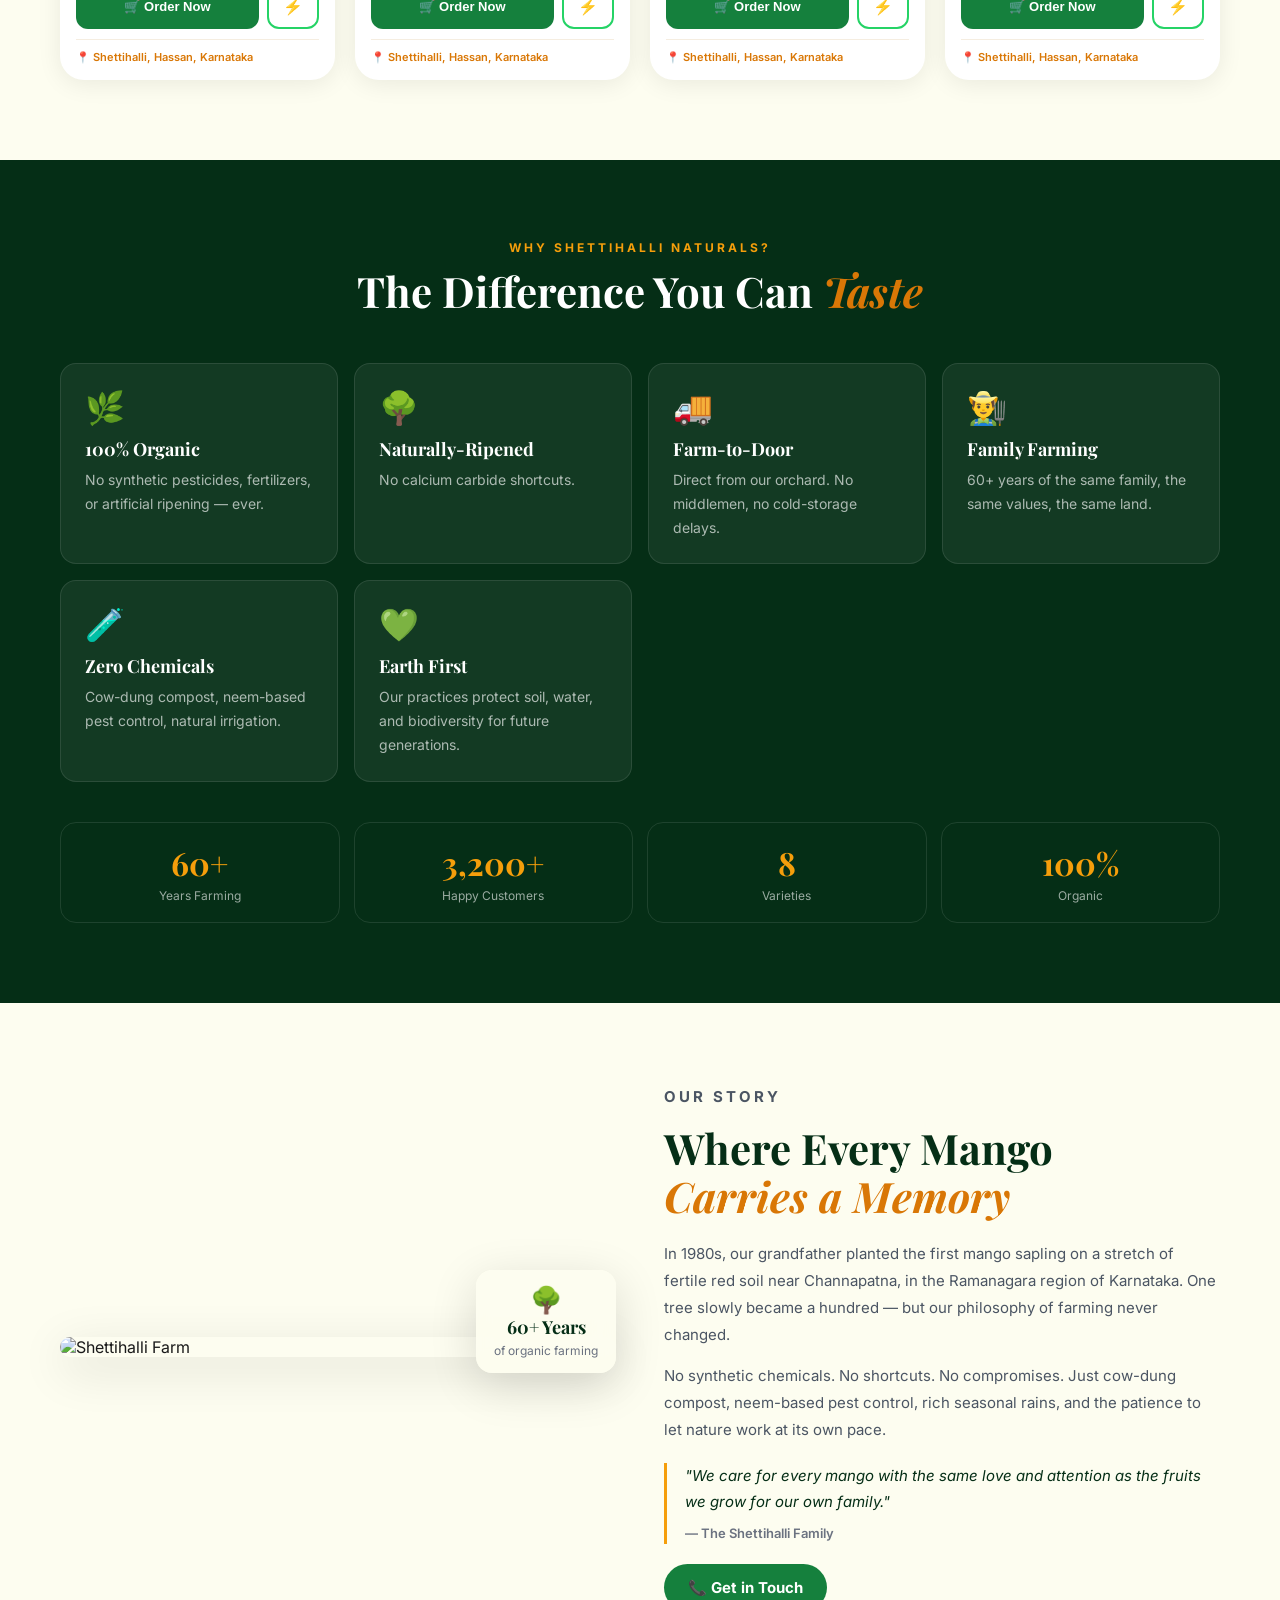
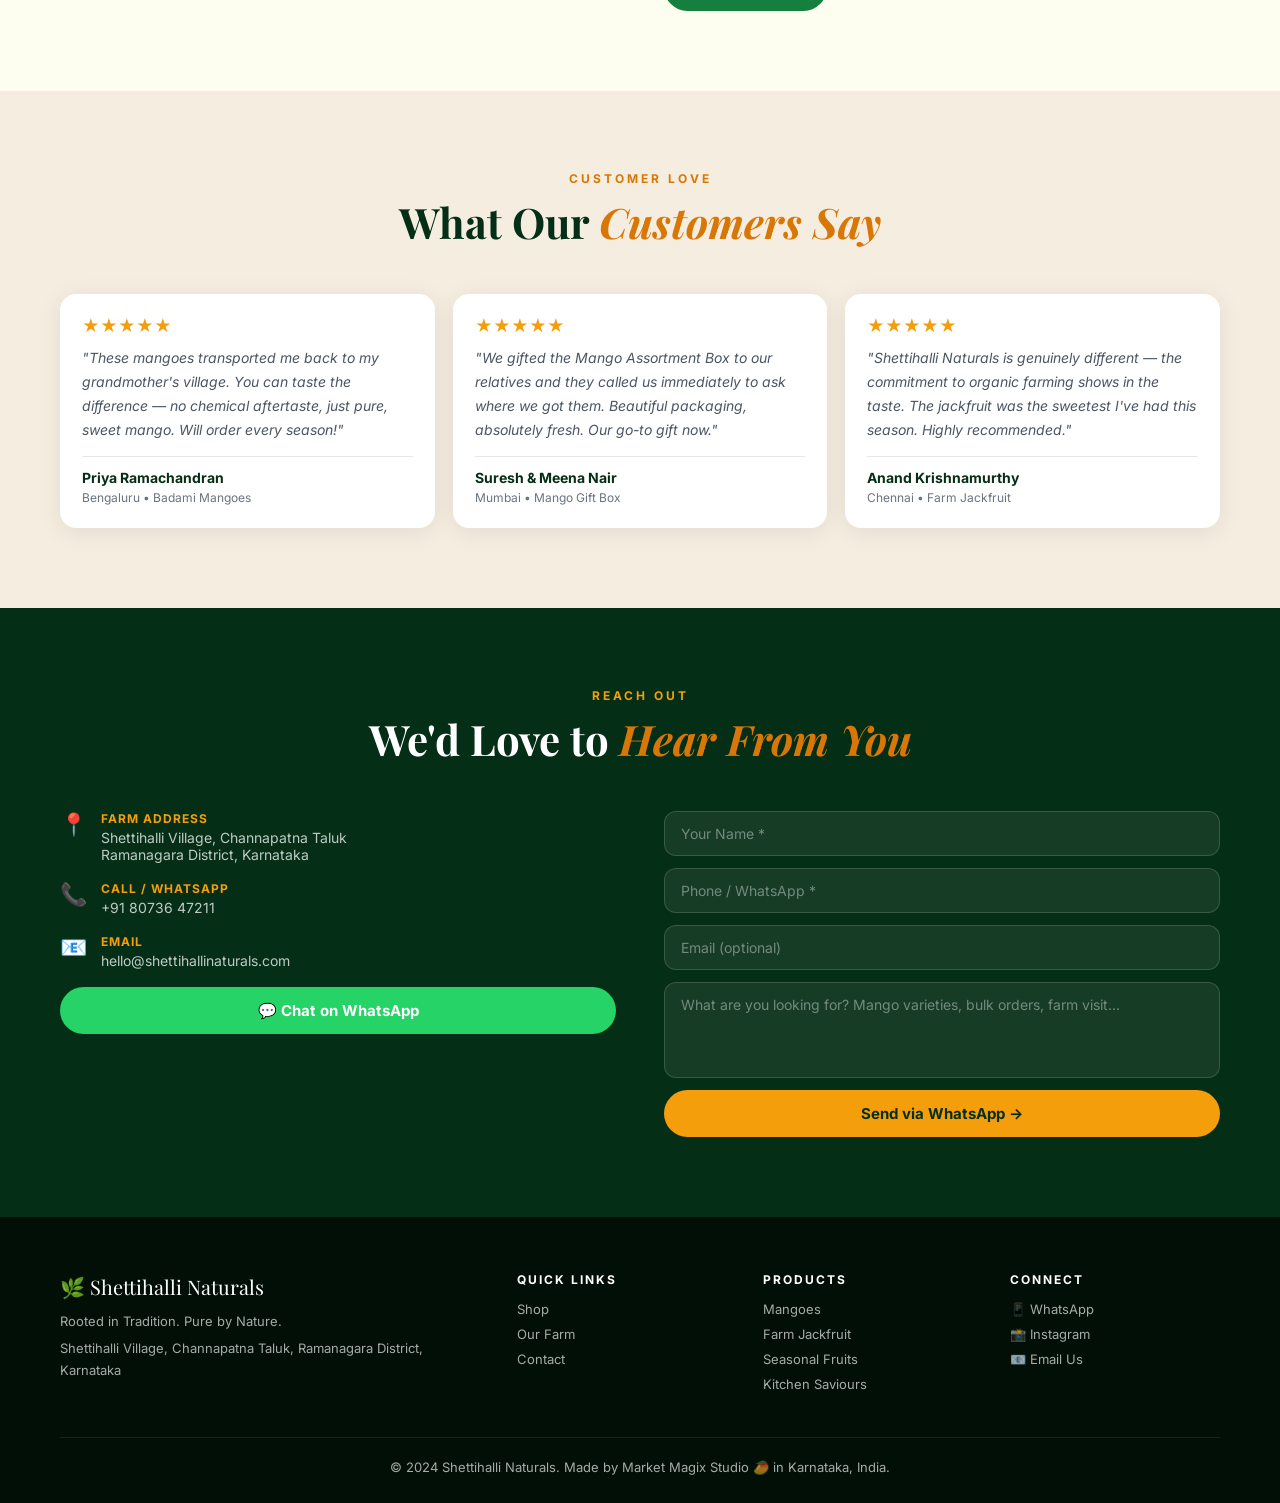
==== commit d2ae58ea: "Force cache refresh v4" ====
--- a/shettihalli-simple/index.html
+++ b/shettihalli-simple/index.html
@@ -15,7 +15,7 @@
 <nav class="navbar" id="navbar">
   <div class="nav-container">
     <a href="#" class="nav-brand">
-      <span class="brand-icon">🌿</span>
+      <img src="https://res.cloudinary.com/dbdynpis1/image/upload/q_auto/f_auto/v1779299552/ChatGPT_Image_May_19_2026_at_11_24_59_PM_ebky4d.png" alt="Shettihalli Naturals" class="brand-icon" />
       <div>
         <div class="brand-name">Shettihalli</div>
         <div class="brand-sub">NATURALS</div>
@@ -53,7 +53,6 @@
     <div class="hero-trust">
       <span>✅ 100% Organic</span>
       <span>🚚 Farm-to-Door</span>
- 
     </div>
   </div>
 </section>
@@ -81,8 +80,6 @@
       <h2 class="section-title">Our <em>Products</em></h2>
       <div class="divider">🥭</div>
     </div>
-
-    <!-- Category filter -->
     <div class="filter-bar">
       <button class="filter-btn active" data-cat="all">🌿 All</button>
       <button class="filter-btn" data-cat="mango">🥭 Mangoes</button>
@@ -91,7 +88,6 @@
       <button class="filter-btn" data-cat="seasonal">🍒 Seasonal Fruits</button>
       <button class="filter-btn" data-cat="kitchen">🫙 Kitchen Saviours</button>
     </div>
-
     <div class="products-loading" id="productsLoading">
       <div class="spinner"></div>
       <p>Loading fresh produce...</p>
@@ -159,7 +155,7 @@
       <h2 class="section-title">What Our <em>Customers Say</em></h2>
     </div>
     <div class="testi-grid">
-      <div class="testi-card"><div class="stars">★★★★★</div><p>"These mangoes transported me back to my grandmother's village. You can taste the difference — no chemical aftertaste, just pure, sweet mango. Will order every season!"</p><div class="testi-author"><strong>Priya Ramachandran</strong><small>Bengaluru • Alphonso Mangoes</small></div></div>
+      <div class="testi-card"><div class="stars">★★★★★</div><p>"These mangoes transported me back to my grandmother's village. You can taste the difference — no chemical aftertaste, just pure, sweet mango. Will order every season!"</p><div class="testi-author"><strong>Priya Ramachandran</strong><small>Bengaluru • Badami Mangoes</small></div></div>
       <div class="testi-card"><div class="stars">★★★★★</div><p>"We gifted the Mango Assortment Box to our relatives and they called us immediately to ask where we got them. Beautiful packaging, absolutely fresh. Our go-to gift now."</p><div class="testi-author"><strong>Suresh & Meena Nair</strong><small>Mumbai • Mango Gift Box</small></div></div>
       <div class="testi-card"><div class="stars">★★★★★</div><p>"Shettihalli Naturals is genuinely different — the commitment to organic farming shows in the taste. The jackfruit was the sweetest I've had this season. Highly recommended."</p><div class="testi-author"><strong>Anand Krishnamurthy</strong><small>Chennai • Farm Jackfruit</small></div></div>
     </div>
@@ -175,10 +171,10 @@
     </div>
     <div class="contact-grid">
       <div class="contact-info">
-        <div class="contact-card"><span>📍</span><div><strong>Farm Address</strong><p>Shettihalli Village, Hassan District<br>Karnataka — 573 201</p></div></div>
-        <div class="contact-card"><span>📞</span><div><strong>Call / WhatsApp</strong><p><a href="tel:+919876543210">+91 98765 43210</a></p></div></div>
+        <div class="contact-card"><span>📍</span><div><strong>Farm Address</strong><p>Shettihalli Village, Channapatna Taluk<br>Ramanagara District, Karnataka</p></div></div>
+        <div class="contact-card"><span>📞</span><div><strong>Call / WhatsApp</strong><p><a href="tel:+918073647211">+91 80736 47211</a></p></div></div>
         <div class="contact-card"><span>📧</span><div><strong>Email</strong><p><a href="mailto:hello@shettihallinaturals.com">hello@shettihallinaturals.com</a></p></div></div>
-        <a href="https://wa.me/919876543210?text=Hello%21%20I%27d%20like%20to%20order%20from%20Shettihalli%20Naturals%20%F0%9F%A5%AD" target="_blank" class="btn btn-wa btn-block">💬 Chat on WhatsApp</a>
+        <a href="https://wa.me/918073647211?text=Hello%21%20I%27d%20like%20to%20order%20from%20Shettihalli%20Naturals%20%F0%9F%A5%AD" target="_blank" class="btn btn-wa btn-block">💬 Chat on WhatsApp</a>
       </div>
       <div class="contact-form-wrap">
         <form id="contactForm" class="contact-form">
@@ -223,13 +219,13 @@
       </div>
     </div>
     <div class="footer-bottom">
-      <p>© 2024 Shettihalli Naturals. Made by Market Magix Studio 🥭  in Karnataka, India.</p>
+      <p>© 2024 Shettihalli Naturals. Made by Market Magix Studio 🥭 in Karnataka, India.</p>
     </div>
   </div>
 </footer>
 
 <!-- ═══ WHATSAPP FLOAT ════════════════════════════════════════════════ -->
-<a href="https://wa.me/919876543210?text=Hello%21%20I%27d%20like%20to%20order%20from%20Shettihalli%20Naturals%20%F0%9F%A5%AD" target="_blank" class="wa-float" aria-label="WhatsApp">
+<a href="https://wa.me/918073647211?text=Hello%21%20I%27d%20like%20to%20order%20from%20Shettihalli%20Naturals%20%F0%9F%A5%AD" target="_blank" class="wa-float" aria-label="WhatsApp">
   <svg viewBox="0 0 24 24" fill="white" width="28" height="28"><path d="M17.472 14.382c-.297-.149-1.758-.867-2.03-.967-.273-.099-.471-.148-.67.15-.197.297-.767.966-.94 1.164-.173.199-.347.223-.644.075-.297-.15-1.255-.463-2.39-1.475-.883-.788-1.48-1.761-1.653-2.059-.173-.297-.018-.458.13-.606.134-.133.298-.347.446-.52.149-.174.198-.298.298-.497.099-.198.05-.371-.025-.52-.075-.149-.669-1.612-.916-2.207-.242-.579-.487-.5-.669-.51-.173-.008-.371-.01-.57-.01-.198 0-.52.074-.792.372-.272.297-1.04 1.016-1.04 2.479 0 1.462 1.065 2.875 1.213 3.074.149.198 2.096 3.2 5.077 4.487.709.306 1.262.489 1.694.625.712.227 1.36.195 1.871.118.571-.085 1.758-.719 2.006-1.413.248-.694.248-1.289.173-1.413-.074-.124-.272-.198-.57-.347m-5.421 7.403h-.004a9.87 9.87 0 01-5.031-1.378l-.361-.214-3.741.982.998-3.648-.235-.374a9.86 9.86 0 01-1.51-5.26c.001-5.45 4.436-9.884 9.888-9.884 2.64 0 5.122 1.03 6.988 2.898a9.825 9.825 0 012.893 6.994c-.003 5.45-4.437 9.884-9.885 9.884m8.413-18.297A11.815 11.815 0 0012.05 0C5.495 0 .16 5.335.157 11.892c0 2.096.547 4.142 1.588 5.945L.057 24l6.305-1.654a11.882 11.882 0 005.683 1.448h.005c6.554 0 11.89-5.335 11.893-11.893a11.821 11.821 0 00-3.48-8.413z"/></svg>
 </a>
 
--- a/shettihalli-simple/style.css
+++ b/shettihalli-simple/style.css
@@ -11,7 +11,6 @@
   --mango-lt:   #fffbeb;
   --cream:      #fdfdf0;
   --earth:      #f5ede0;
-  --bark:       #9a7440;
   --text:       #1a1a1a;
   --text-muted: #6b7280;
   --border:     #e5e7eb;
@@ -20,42 +19,37 @@
   --shadow-lg:  0 12px 48px rgba(0,0,0,0.14);
   --radius:     16px;
   --radius-lg:  24px;
-  --font-head:  'Playfair Display', Georgia, serif;
-  --font-body:  'Inter', system-ui, sans-serif;
   --wa-green:   #25d366;
 }
 
 *, *::before, *::after { box-sizing: border-box; margin: 0; padding: 0; }
 html { scroll-behavior: smooth; }
-body { font-family: var(--font-body); background: var(--cream); color: var(--text); overflow-x: hidden; }
+body { font-family: 'Inter', system-ui, sans-serif; background: var(--cream); color: var(--text); overflow-x: hidden; -webkit-font-smoothing: antialiased; }
 img { max-width: 100%; display: block; }
 a { color: inherit; text-decoration: none; }
-
-/* ── TYPOGRAPHY ─────────────────────────────────── */
-h1,h2,h3,h4 { font-family: var(--font-head); line-height: 1.15; }
+h1,h2,h3,h4 { font-family: 'Playfair Display', Georgia, serif; line-height: 1.15; }
 em { font-style: italic; color: var(--mango-dk); }
 
-/* ── UTILITIES ──────────────────────────────────── */
 .container { max-width: 1200px; margin: 0 auto; padding: 0 20px; }
 .section { padding: 80px 0; }
 
 /* ── BUTTONS ────────────────────────────────────── */
 .btn {
-  display: inline-flex; align-items: center; gap: 8px;
-  font-family: var(--font-body); font-weight: 700; font-size: 16px;
-  padding: 14px 28px; border-radius: 50px; border: none; cursor: pointer;
-  transition: all 0.25s ease; text-decoration: none;
-}
-.btn-mango  { background: var(--mango); color: var(--forest-dk); }
-.btn-mango:hover  { background: var(--mango-dk); transform: translateY(-2px); box-shadow: 0 8px 24px rgba(245,158,11,0.35); }
+  display: inline-flex; align-items: center; justify-content: center; gap: 8px;
+  font-family: 'Inter', sans-serif; font-weight: 700; font-size: 15px;
+  padding: 14px 24px; border-radius: 50px; border: none; cursor: pointer;
+  transition: all 0.25s ease; text-decoration: none; white-space: nowrap;
+}
+.btn-mango   { background: var(--mango); color: var(--forest-dk); }
+.btn-mango:hover { background: var(--mango-dk); transform: translateY(-2px); box-shadow: 0 8px 24px rgba(245,158,11,0.35); }
 .btn-outline { background: transparent; border: 2px solid rgba(255,255,255,0.6); color: #fff; }
 .btn-outline:hover { background: rgba(255,255,255,0.12); }
-.btn-green  { background: var(--forest); color: #fff; }
-.btn-green:hover  { background: var(--forest-dk); transform: translateY(-2px); }
-.btn-wa     { background: var(--wa-green); color: #fff; }
+.btn-green   { background: var(--forest); color: #fff; }
+.btn-green:hover { background: var(--forest-dk); transform: translateY(-2px); }
+.btn-wa      { background: var(--wa-green); color: #fff; }
 .btn-wa:hover { background: #1da851; transform: translateY(-2px); }
-.btn-block  { width: 100%; justify-content: center; }
-.btn-sm     { padding: 8px 18px; font-size: 13px; font-weight: 600; background: var(--forest-dk); color: var(--mango); border-radius: 50px; }
+.btn-block   { width: 100%; justify-content: center; }
+.btn-sm      { padding: 8px 18px; font-size: 13px; font-weight: 600; background: var(--forest-dk); color: var(--mango); border-radius: 50px; }
 
 /* ── NAVBAR ─────────────────────────────────────── */
 .navbar {
@@ -63,223 +57,280 @@
   padding: 16px 0; transition: all 0.35s ease;
 }
 .navbar.scrolled {
-  background: rgba(253,253,240,0.92); backdrop-filter: blur(14px);
-  box-shadow: 0 2px 20px rgba(0,0,0,0.08); padding: 10px 0;
-}
-.navbar.scrolled .nav-links a { color: var(--forest-dk); }
-.navbar.scrolled .brand-name  { color: var(--forest-dk); }
-.navbar.scrolled .brand-sub   { color: var(--mango-dk); }
+  background: rgba(253,253,240,0.95);
+  backdrop-filter: blur(14px);
+  -webkit-backdrop-filter: blur(14px);
+  box-shadow: 0 2px 20px rgba(0,0,0,0.08);
+  padding: 10px 0;
+}
 .nav-container { display: flex; align-items: center; justify-content: space-between; max-width: 1200px; margin: 0 auto; padding: 0 20px; }
 .nav-brand { display: flex; align-items: center; gap: 10px; }
-.brand-icon { font-size: 28px; }
-.brand-name { font-family: var(--font-head); font-weight: 700; font-size: 18px; color: #ffffff; line-height: 1; }
+.brand-icon { width: 40px; height: 40px; border-radius: 10px; object-fit: cover; }
+.brand-name { font-family: 'Playfair Display', serif; font-weight: 700; font-size: 18px; color: #ffffff; line-height: 1; }
 .brand-sub  { font-size: 10px; font-weight: 700; letter-spacing: 3px; color: var(--mango); }
+.navbar.scrolled .brand-name { color: var(--forest-dk); }
+.navbar.scrolled .brand-sub  { color: var(--mango-dk); }
+
 .nav-links  { display: flex; gap: 32px; }
-.nav-links a { font-weight: 600; font-size: 15px; color: #ffffff; position: relative; }
-.nav-links a::after { content: ''; position: absolute; bottom: -2px; left: 0; width: 0; height: 2px; background: var(--mango); transition: width 0.3s; }
-.nav-links a:hover::after { width: 100%; }
-.hamburger { display: none; background: none; border: none; font-size: 24px; cursor: pointer; color: var(--forest-dk); }
+.nav-links a { font-weight: 600; font-size: 15px; color: #ffffff; position: relative; transition: color 0.2s; }
+.nav-links a::after { content:''; position:absolute; bottom:-2px; left:0; width:0; height:2px; background:var(--mango); transition:width 0.3s; }
+.nav-links a:hover::after { width:100%; }
+.navbar.scrolled .nav-links a { color: var(--forest-dk); }
+
+.hamburger { display: none; background: none; border: none; font-size: 24px; cursor: pointer; color: #fff; }
+.navbar.scrolled .hamburger { color: var(--forest-dk); }
+
 @media (max-width: 768px) {
   .hamburger { display: block; }
-  .nav-links { display: none; position: absolute; top: 100%; left: 0; right: 0; background: rgba(253,253,240,0.97); backdrop-filter: blur(14px); flex-direction: column; padding: 20px; gap: 4px; box-shadow: 0 8px 24px rgba(0,0,0,0.1); }
+  .nav-links {
+    display: none; position: absolute; top: 100%; left: 0; right: 0;
+    background: rgba(253,253,240,0.98); backdrop-filter: blur(14px);
+    -webkit-backdrop-filter: blur(14px);
+    flex-direction: column; padding: 16px; gap: 4px;
+    box-shadow: 0 8px 24px rgba(0,0,0,0.1);
+  }
   .nav-links.open { display: flex; }
-  .nav-links a { padding: 14px 16px; border-radius: 12px; font-size: 18px; }
+  .nav-links a { color: var(--forest-dk) !important; padding: 14px 16px; border-radius: 12px; font-size: 17px; }
   .nav-links a:hover { background: var(--forest-lt); }
 }
 
 /* ── HERO ───────────────────────────────────────── */
 .hero { position: relative; min-height: 100vh; display: flex; align-items: center; justify-content: center; overflow: hidden; }
-.hero-bg {
-  position: absolute; inset: 0;
-  background-image: url('https://images.unsplash.com/photo-1601493700631-2b16ec4b4716?w=1600&q=85');
-  background-size: cover; background-position: center;
-}
+.hero-bg { position: absolute; inset: 0; background-image: url('https://images.unsplash.com/photo-1601493700631-2b16ec4b4716?w=1600&q=85'); background-size: cover; background-position: center; }
 .hero-overlay { position: absolute; inset: 0; background: linear-gradient(180deg, rgba(5,46,22,0.88) 0%, rgba(20,83,45,0.75) 50%, rgba(5,46,22,0.85) 100%); }
 .floating-emojis { position: absolute; inset: 0; pointer-events: none; }
-.floating-emojis span { position: absolute; font-size: 40px; animation: floatEmoji 6s ease-in-out infinite; opacity: 0.5; }
+.floating-emojis span { position: absolute; font-size: 36px; animation: floatEmoji 6s ease-in-out infinite; opacity: 0.4; }
 @keyframes floatEmoji { 0%,100%{transform:translateY(0) rotate(0deg)} 50%{transform:translateY(-18px) rotate(5deg)} }
-.hero-content { position: relative; z-index: 2; text-align: center; padding: 100px 20px 60px; max-width: 760px; }
+.hero-content { position: relative; z-index: 2; text-align: center; padding: 100px 20px 60px; max-width: 760px; width: 100%; }
 .hero-badge { display: inline-flex; align-items: center; gap: 8px; background: rgba(255,255,255,0.12); backdrop-filter: blur(8px); border: 1px solid rgba(255,255,255,0.2); color: rgba(255,255,255,0.9); font-size: 14px; font-weight: 600; padding: 8px 18px; border-radius: 50px; margin-bottom: 24px; }
-.hero-title { font-size: clamp(40px, 8vw, 80px); color: #fff; margin-bottom: 16px; }
+.hero-title { font-size: clamp(36px, 7vw, 76px); color: #fff; margin-bottom: 16px; }
 .hero-title em { color: var(--mango); -webkit-text-fill-color: var(--mango); }
-.hero-tagline { font-family: var(--font-head); font-style: italic; font-size: clamp(18px, 2.5vw, 24px); color: rgba(255,255,255,0.85); margin-bottom: 16px; }
-.hero-desc { color: rgba(255,255,255,0.72); font-size: 17px; max-width: 560px; margin: 0 auto 36px; line-height: 1.7; }
-.hero-btns { display: flex; gap: 16px; justify-content: center; flex-wrap: wrap; margin-bottom: 32px; }
-.hero-trust { display: flex; gap: 16px; justify-content: center; flex-wrap: wrap; }
-.hero-trust span { background: rgba(255,255,255,0.1); backdrop-filter: blur(6px); border: 1px solid rgba(255,255,255,0.15); color: rgba(255,255,255,0.85); padding: 8px 16px; border-radius: 50px; font-size: 13px; font-weight: 500; }
-
-/* ── COUNTDOWN BAR ──────────────────────────────── */
-.countdown-bar {
-  background: var(--forest-dk); color: #fff;
-  display: flex; align-items: center; justify-content: center; flex-wrap: wrap;
-  gap: 20px; padding: 16px 20px; text-align: center; font-size: 14px; font-weight: 600;
-}
+.hero-tagline { font-family: 'Playfair Display', serif; font-style: italic; font-size: clamp(17px, 2.5vw, 24px); color: rgba(255,255,255,0.85); margin-bottom: 16px; }
+.hero-desc { color: rgba(255,255,255,0.72); font-size: 16px; max-width: 540px; margin: 0 auto 36px; line-height: 1.7; }
+.hero-btns { display: flex; gap: 14px; justify-content: center; flex-wrap: wrap; margin-bottom: 28px; }
+.hero-trust { display: flex; gap: 12px; justify-content: center; flex-wrap: wrap; }
+.hero-trust span { background: rgba(255,255,255,0.1); border: 1px solid rgba(255,255,255,0.15); color: rgba(255,255,255,0.85); padding: 7px 14px; border-radius: 50px; font-size: 13px; font-weight: 500; }
+
+/* ── COUNTDOWN ──────────────────────────────────── */
+.countdown-bar { background: var(--forest-dk); color: #fff; display: flex; align-items: center; justify-content: center; flex-wrap: wrap; gap: 16px; padding: 14px 20px; text-align: center; font-size: 14px; font-weight: 600; }
 .countdown-timer { display: flex; align-items: center; gap: 6px; }
-.ct-block { display: flex; flex-direction: column; align-items: center; background: rgba(255,255,255,0.1); border-radius: 8px; padding: 6px 12px; min-width: 52px; }
-.ct-block span { font-size: 22px; font-weight: 800; font-family: var(--font-head); color: var(--mango); line-height: 1; }
+.ct-block { display: flex; flex-direction: column; align-items: center; background: rgba(255,255,255,0.1); border-radius: 8px; padding: 6px 10px; min-width: 48px; }
+.ct-block span { font-size: 20px; font-weight: 800; font-family: 'Playfair Display', serif; color: var(--mango); line-height: 1; }
 .ct-block small { font-size: 10px; opacity: 0.7; margin-top: 2px; }
-.ct-sep { font-size: 20px; font-weight: 800; color: var(--mango); }
+.ct-sep { font-size: 18px; font-weight: 800; color: var(--mango); }
 
 /* ── SECTION HEADER ─────────────────────────────── */
 .section-header { text-align: center; margin-bottom: 48px; }
 .section-label { font-size: 12px; font-weight: 700; letter-spacing: 3px; text-transform: uppercase; color: var(--mango-dk); margin-bottom: 12px; }
 .section-label.light { color: var(--mango); }
-.section-title { font-size: clamp(28px, 4vw, 44px); color: var(--forest-dk); margin-bottom: 16px; }
+.section-title { font-size: clamp(26px, 4vw, 42px); color: var(--forest-dk); margin-bottom: 16px; }
 .section-title.light { color: #fff; }
 .divider { font-size: 22px; opacity: 0.5; }
 
 /* ── FILTER BAR ─────────────────────────────────── */
 .filter-bar { display: flex; gap: 10px; flex-wrap: wrap; justify-content: center; margin-bottom: 36px; }
-.filter-btn { padding: 10px 22px; border-radius: 50px; border: 2px solid var(--border); background: #fff; font-family: var(--font-body); font-weight: 600; font-size: 14px; color: var(--forest-dk); cursor: pointer; transition: all 0.2s; }
-.filter-btn:hover,.filter-btn.active { background: var(--forest); border-color: var(--forest); color: #fff; }
+.filter-btn { padding: 10px 20px; border-radius: 50px; border: 2px solid var(--border); background: #fff; font-family: 'Inter', sans-serif; font-weight: 600; font-size: 14px; color: var(--forest-dk); cursor: pointer; transition: all 0.2s; white-space: nowrap; }
+.filter-btn:hover, .filter-btn.active { background: var(--forest); border-color: var(--forest); color: #fff; }
 
 /* ── PRODUCTS GRID ──────────────────────────────── */
 .products-loading { text-align: center; padding: 60px; display: flex; flex-direction: column; align-items: center; gap: 16px; color: var(--text-muted); }
 .spinner { width: 40px; height: 40px; border: 4px solid var(--border); border-top-color: var(--forest); border-radius: 50%; animation: spin 0.8s linear infinite; }
 @keyframes spin { to { transform: rotate(360deg); } }
 .products-empty { text-align: center; padding: 60px; color: var(--text-muted); font-size: 18px; }
-.products-grid { display: grid; grid-template-columns: repeat(auto-fill, minmax(280px, 1fr)); gap: 24px; }
+.products-grid { display: grid; grid-template-columns: repeat(auto-fill, minmax(260px, 1fr)); gap: 20px; }
 
 /* ── PRODUCT CARD ───────────────────────────────── */
-.product-card { background: #fff; border-radius: var(--radius-lg); overflow: hidden; box-shadow: var(--shadow); transition: transform 0.25s, box-shadow 0.25s; display: flex; flex-direction: column; }
-.product-card:hover { transform: translateY(-5px); box-shadow: var(--shadow-lg); }
-.card-img-wrap { position: relative; overflow: hidden; aspect-ratio: 4/3; }
-.card-img-wrap img { width: 100%; height: 100%; object-fit: cover; transition: transform 0.5s ease; }
-.product-card:hover .card-img-wrap img { transform: scale(1.06); }
-.card-badges { position: absolute; top: 12px; left: 12px; display: flex; flex-direction: column; gap: 6px; }
+.product-card { background: #fff; border-radius: var(--radius-lg); overflow: hidden; box-shadow: var(--shadow); transition: transform 0.25s, box-shadow 0.25s; display: flex; flex-direction: column; cursor: pointer; }
+.product-card:hover { transform: translateY(-4px); box-shadow: var(--shadow-lg); }
+
+.card-img-wrap { position: relative; overflow: hidden; aspect-ratio: 4/3; flex-shrink: 0; }
+.card-img-wrap img { width: 100%; height: 100%; object-fit: cover; transition: transform 0.5s ease; display: block; }
+.product-card:hover .card-img-wrap img { transform: scale(1.05); }
+
+.card-badges { position: absolute; top: 10px; left: 10px; display: flex; flex-direction: column; gap: 5px; z-index: 1; }
 .badge { font-size: 11px; font-weight: 700; padding: 4px 10px; border-radius: 50px; }
 .badge-label { background: var(--forest-dk); color: var(--mango); }
 .badge-discount { background: #ef4444; color: #fff; }
-.badge-stock { position: absolute; top: 12px; right: 12px; font-size: 11px; font-weight: 700; padding: 4px 10px; border-radius: 50px; }
+
+.badge-stock { position: absolute; top: 10px; right: 10px; font-size: 11px; font-weight: 700; padding: 4px 10px; border-radius: 50px; z-index: 1; }
 .badge-instock { background: #dcfce7; color: #15803d; }
 .badge-low     { background: #ffedd5; color: #c2410c; }
 .badge-out     { background: #fee2e2; color: #dc2626; }
-.card-body { padding: 18px; flex: 1; display: flex; flex-direction: column; }
-.card-name { font-family: var(--font-head); font-size: 19px; color: var(--forest-dk); margin-bottom: 6px; }
-.card-desc { font-size: 13px; color: var(--text-muted); line-height: 1.6; margin-bottom: 12px; flex: 1; display: -webkit-box; -webkit-line-clamp: 2; -webkit-box-orient: vertical; overflow: hidden; }
-.card-rating { display: flex; align-items: center; gap: 6px; margin-bottom: 14px; }
-.stars-filled { color: var(--mango); font-size: 14px; }
+.badge-coming  { background: #e0f2fe; color: #0369a1; }
+
+.card-body { padding: 16px; flex: 1; display: flex; flex-direction: column; }
+.card-name { font-family: 'Playfair Display', serif; font-size: 17px; color: var(--forest-dk); margin-bottom: 6px; line-height: 1.3; }
+.card-desc { font-size: 13px; color: var(--text-muted); line-height: 1.6; margin-bottom: 10px; flex: 1; display: -webkit-box; -webkit-line-clamp: 2; -webkit-box-orient: vertical; overflow: hidden; }
+.card-rating { display: flex; align-items: center; gap: 6px; margin-bottom: 12px; }
+.stars-filled { color: var(--mango); font-size: 13px; }
 .card-rating small { font-size: 12px; color: var(--text-muted); }
-.card-price-row { display: flex; align-items: flex-end; justify-content: space-between; gap: 12px; }
-.card-price { font-family: var(--font-head); font-size: 22px; font-weight: 700; color: var(--forest-dk); }
+.card-price { font-family: 'Playfair Display', serif; font-size: 20px; font-weight: 700; color: var(--forest-dk); }
 .card-original { font-size: 13px; color: var(--text-muted); text-decoration: line-through; }
 .card-unit { font-size: 12px; color: var(--text-muted); }
-.card-btns { display: flex; gap: 8px; margin-top: 14px; }
-.card-btn-cart { flex: 1; padding: 11px; background: var(--forest); color: #fff; border: none; border-radius: 12px; font-weight: 700; font-size: 14px; cursor: pointer; transition: background 0.2s; }
-.card-btn-cart:hover { background: var(--forest-dk); }
+
+.card-btns { display: flex; gap: 8px; margin-top: 12px; }
+.card-btn-cart { flex: 1; padding: 11px 8px; background: var(--forest); color: #fff; border: none; border-radius: 12px; font-weight: 700; font-size: 13px; cursor: pointer; transition: background 0.2s; white-space: nowrap; }
+.card-btn-cart:hover:not(:disabled) { background: var(--forest-dk); }
+.card-btn-cart.btn-disabled,
 .card-btn-cart:disabled { background: #e5e7eb; color: #9ca3af; cursor: not-allowed; }
-.card-btn-wa { padding: 11px 14px; background: transparent; border: 2px solid var(--wa-green); color: var(--wa-green); border-radius: 12px; font-size: 18px; cursor: pointer; transition: all 0.2s; }
+.card-btn-wa { padding: 11px 14px; background: transparent; border: 2px solid var(--wa-green); color: var(--wa-green); border-radius: 12px; font-size: 16px; cursor: pointer; transition: all 0.2s; flex-shrink: 0; }
 .card-btn-wa:hover { background: var(--wa-green); color: #fff; }
-.card-origin { margin-top: 12px; font-size: 12px; color: var(--mango-dk); font-weight: 600; padding-top: 12px; border-top: 1px solid var(--earth); }
+.card-origin { margin-top: 10px; font-size: 11px; color: var(--mango-dk); font-weight: 600; padding-top: 10px; border-top: 1px solid var(--earth); }
 
 /* ── WHY SECTION ────────────────────────────────── */
 .why-section { background: var(--forest-dk); }
-.why-grid { display: grid; grid-template-columns: repeat(auto-fit, minmax(280px, 1fr)); gap: 20px; margin-bottom: 48px; }
-.why-card { background: rgba(255,255,255,0.06); border: 1px solid rgba(255,255,255,0.1); border-radius: var(--radius); padding: 28px; transition: border-color 0.25s; }
+.why-grid { display: grid; grid-template-columns: repeat(auto-fit, minmax(260px, 1fr)); gap: 16px; margin-bottom: 40px; }
+.why-card { background: rgba(255,255,255,0.06); border: 1px solid rgba(255,255,255,0.1); border-radius: var(--radius); padding: 24px; transition: border-color 0.25s; }
 .why-card:hover { border-color: rgba(245,158,11,0.4); }
-.why-icon { font-size: 36px; margin-bottom: 14px; }
-.why-card h3 { font-family: var(--font-head); color: #fff; font-size: 19px; margin-bottom: 8px; }
+.why-icon { font-size: 32px; margin-bottom: 12px; }
+.why-card h3 { font-family: 'Playfair Display', serif; color: #fff; font-size: 18px; margin-bottom: 8px; }
 .why-card p { color: rgba(255,255,255,0.65); font-size: 14px; line-height: 1.7; }
-.stats-row { display: grid; grid-template-columns: repeat(4, 1fr); gap: 16px; }
-.stat { text-align: center; border: 1px solid rgba(255,255,255,0.1); border-radius: var(--radius); padding: 20px; }
-.stat span { display: block; font-family: var(--font-head); font-size: 36px; font-weight: 700; color: var(--mango); }
-.stat small { font-size: 13px; color: rgba(255,255,255,0.6); }
+.stats-row { display: grid; grid-template-columns: repeat(4,1fr); gap: 14px; }
+.stat { text-align: center; border: 1px solid rgba(255,255,255,0.1); border-radius: var(--radius); padding: 18px 10px; }
+.stat span { display: block; font-family: 'Playfair Display', serif; font-size: 32px; font-weight: 700; color: var(--mango); }
+.stat small { font-size: 12px; color: rgba(255,255,255,0.6); }
 @media (max-width: 600px) { .stats-row { grid-template-columns: repeat(2,1fr); } }
 
 /* ── ABOUT ──────────────────────────────────────── */
-.about-grid { display: grid; grid-template-columns: 1fr 1fr; gap: 60px; align-items: center; }
+.about-grid { display: grid; grid-template-columns: 1fr 1fr; gap: 48px; align-items: center; }
 @media (max-width: 768px) { .about-grid { grid-template-columns: 1fr; } }
 .about-img { position: relative; }
 .about-img img { border-radius: var(--radius-lg); box-shadow: var(--shadow-lg); width: 100%; }
-.about-float-card { position: absolute; bottom: -20px; right: -16px; background: rgba(253,253,240,0.92); backdrop-filter: blur(10px); border-radius: var(--radius); padding: 16px 20px; box-shadow: var(--shadow-lg); text-align: center; }
-.about-float-card span { font-size: 28px; }
-.about-float-card strong { display: block; font-family: var(--font-head); font-size: 20px; color: var(--forest-dk); }
+.about-float-card { position: absolute; bottom: -16px; right: 0; background: rgba(253,253,240,0.95); backdrop-filter: blur(10px); border-radius: var(--radius); padding: 14px 18px; box-shadow: var(--shadow-lg); text-align: center; }
+.about-float-card span { font-size: 26px; }
+.about-float-card strong { display: block; font-family: 'Playfair Display', serif; font-size: 18px; color: var(--forest-dk); }
 .about-float-card small { font-size: 12px; color: var(--text-muted); }
-.about-text .section-label { text-align: left; }
-.about-text .section-title { text-align: left; margin-bottom: 20px; }
-.about-text p { color: #4b5563; line-height: 1.8; margin-bottom: 16px; font-size: 16px; }
-.about-text blockquote { border-left: 3px solid var(--mango); padding-left: 20px; margin: 24px 0; }
-.about-text blockquote p,.about-text blockquote { font-style: italic; color: var(--forest-dk); font-size: 16px; line-height: 1.7; }
-.about-text cite { display: block; margin-top: 8px; font-style: normal; font-weight: 600; font-size: 14px; color: var(--text-muted); }
+.about-text .section-label,.about-text .section-title { text-align: left; }
+.about-text .section-title { margin-bottom: 20px; }
+.about-text p { color: #4b5563; line-height: 1.8; margin-bottom: 14px; font-size: 15px; }
+.about-text blockquote { border-left: 3px solid var(--mango); padding-left: 18px; margin: 20px 0; }
+.about-text blockquote p, .about-text blockquote { font-style: italic; color: var(--forest-dk); font-size: 15px; line-height: 1.7; }
+.about-text cite { display: block; margin-top: 8px; font-style: normal; font-weight: 600; font-size: 13px; color: var(--text-muted); }
 
 /* ── TESTIMONIALS ───────────────────────────────── */
 .testi-section { background: var(--earth); }
-.testi-grid { display: grid; grid-template-columns: repeat(auto-fit, minmax(280px, 1fr)); gap: 20px; }
-.testi-card { background: #fff; border-radius: var(--radius); padding: 24px; box-shadow: var(--shadow); }
-.stars { color: var(--mango); font-size: 18px; margin-bottom: 12px; }
-.testi-card p { color: #4b5563; font-size: 14px; line-height: 1.7; font-style: italic; margin-bottom: 16px; }
-.testi-author { border-top: 1px solid var(--border); padding-top: 14px; }
-.testi-author strong { display: block; font-size: 15px; color: var(--forest-dk); }
+.testi-grid { display: grid; grid-template-columns: repeat(auto-fit, minmax(260px,1fr)); gap: 18px; }
+.testi-card { background: #fff; border-radius: var(--radius); padding: 22px; box-shadow: var(--shadow); }
+.stars { color: var(--mango); font-size: 17px; margin-bottom: 10px; }
+.testi-card p { color: #4b5563; font-size: 14px; line-height: 1.7; font-style: italic; margin-bottom: 14px; }
+.testi-author { border-top: 1px solid var(--border); padding-top: 12px; }
+.testi-author strong { display: block; font-size: 14px; color: var(--forest-dk); }
 .testi-author small { color: var(--text-muted); font-size: 12px; }
 
 /* ── CONTACT ────────────────────────────────────── */
 .contact-section { background: var(--forest-dk); }
 .contact-grid { display: grid; grid-template-columns: 1fr 1fr; gap: 48px; align-items: start; }
 @media (max-width: 768px) { .contact-grid { grid-template-columns: 1fr; } }
-.contact-card { display: flex; gap: 16px; margin-bottom: 20px; align-items: flex-start; }
-.contact-card > span { font-size: 24px; }
-.contact-card strong { display: block; color: var(--mango); font-size: 13px; letter-spacing: 1px; text-transform: uppercase; margin-bottom: 4px; }
-.contact-card p,.contact-card a { color: rgba(255,255,255,0.75); font-size: 15px; }
+.contact-card { display: flex; gap: 14px; margin-bottom: 18px; align-items: flex-start; }
+.contact-card > span { font-size: 22px; flex-shrink: 0; }
+.contact-card strong { display: block; color: var(--mango); font-size: 12px; letter-spacing: 1px; text-transform: uppercase; margin-bottom: 3px; }
+.contact-card p,.contact-card a { color: rgba(255,255,255,0.75); font-size: 14px; }
 .contact-card a:hover { color: var(--mango); }
-.contact-form { display: flex; flex-direction: column; gap: 14px; }
+.contact-form { display: flex; flex-direction: column; gap: 12px; }
 .contact-form input,.contact-form textarea {
   background: rgba(255,255,255,0.07); border: 1px solid rgba(255,255,255,0.15);
-  border-radius: 12px; padding: 14px 16px; color: #fff; font-family: var(--font-body);
-  font-size: 15px; outline: none; transition: border-color 0.2s; resize: none;
+  border-radius: 12px; padding: 13px 16px; color: #fff;
+  font-family: 'Inter', sans-serif; font-size: 14px; outline: none;
+  transition: border-color 0.2s; resize: none; -webkit-appearance: none;
 }
 .contact-form input::placeholder,.contact-form textarea::placeholder { color: rgba(255,255,255,0.4); }
 .contact-form input:focus,.contact-form textarea:focus { border-color: var(--mango); }
 
 /* ── FOOTER ─────────────────────────────────────── */
-.footer { background: #020f06; color: rgba(255,255,255,0.65); padding: 60px 0 24px; }
-.footer-grid { display: grid; grid-template-columns: 2fr 1fr 1fr 1fr; gap: 40px; margin-bottom: 40px; }
+.footer { background: #020f06; color: rgba(255,255,255,0.65); padding: 56px 0 20px; }
+.footer-grid { display: grid; grid-template-columns: 2fr 1fr 1fr 1fr; gap: 36px; margin-bottom: 36px; }
 @media (max-width: 768px) { .footer-grid { grid-template-columns: 1fr 1fr; } }
 @media (max-width: 480px) { .footer-grid { grid-template-columns: 1fr; } }
-.footer-brand { font-family: var(--font-head); font-size: 22px; color: #fff; margin-bottom: 12px; }
-.footer p { font-size: 14px; line-height: 1.7; margin-bottom: 6px; }
-.footer h4 { color: #fff; font-size: 13px; letter-spacing: 2px; text-transform: uppercase; margin-bottom: 16px; font-family: var(--font-body); }
-.footer a { display: block; font-size: 14px; margin-bottom: 10px; transition: color 0.2s; }
+.footer-brand { font-family: 'Playfair Display', serif; font-size: 20px; color: #fff; margin-bottom: 10px; }
+.footer p { font-size: 13px; line-height: 1.7; margin-bottom: 5px; }
+.footer h4 { color: #fff; font-size: 12px; letter-spacing: 2px; text-transform: uppercase; margin-bottom: 14px; font-family: 'Inter', sans-serif; }
+.footer a { display: block; font-size: 13px; margin-bottom: 9px; transition: color 0.2s; }
 .footer a:hover { color: var(--mango); }
-.footer-bottom { border-top: 1px solid rgba(255,255,255,0.08); padding-top: 20px; text-align: center; font-size: 13px; }
+.footer-bottom { border-top: 1px solid rgba(255,255,255,0.08); padding-top: 18px; text-align: center; font-size: 12px; }
 
 /* ── WHATSAPP FLOAT ─────────────────────────────── */
-.wa-float { position: fixed; bottom: 28px; right: 24px; z-index: 99; width: 58px; height: 58px; background: var(--wa-green); border-radius: 50%; display: flex; align-items: center; justify-content: center; box-shadow: 0 4px 20px rgba(37,211,102,0.4); animation: waPulse 2s ease-in-out infinite; }
+.wa-float { position: fixed; bottom: 24px; right: 20px; z-index: 99; width: 56px; height: 56px; background: var(--wa-green); border-radius: 50%; display: flex; align-items: center; justify-content: center; box-shadow: 0 4px 20px rgba(37,211,102,0.4); animation: waPulse 2s ease-in-out infinite; }
 @keyframes waPulse { 0%,100%{box-shadow:0 4px 20px rgba(37,211,102,0.4)} 50%{box-shadow:0 4px 32px rgba(37,211,102,0.65)} }
 .wa-float:hover { transform: scale(1.1); }
-@media (max-width: 768px) { .wa-float { bottom: 80px; } }
+@media (max-width: 768px) { .wa-float { bottom: 20px; right: 16px; width: 50px; height: 50px; } }
 
 /* ── MODAL ──────────────────────────────────────── */
-.modal-overlay { display: none; position: fixed; inset: 0; z-index: 200; background: rgba(0,0,0,0.6); backdrop-filter: blur(6px); align-items: center; justify-content: center; padding: 20px; }
+.modal-overlay {
+  display: none; position: fixed; inset: 0; z-index: 200;
+  background: rgba(0,0,0,0.65); backdrop-filter: blur(6px);
+  -webkit-backdrop-filter: blur(6px);
+  align-items: flex-end; justify-content: center;
+  padding: 0;
+}
 .modal-overlay.open { display: flex; }
-.modal-box { background: #fff; border-radius: var(--radius-lg); max-width: 560px; width: 100%; max-height: 90vh; overflow-y: auto; position: relative; box-shadow: var(--shadow-lg); animation: modalIn 0.3s ease; }
-@keyframes modalIn { from{opacity:0;transform:scale(0.92)} to{opacity:1;transform:scale(1)} }
-.modal-close { position: sticky; top: 0; float: right; background: rgba(0,0,0,0.06); border: none; width: 36px; height: 36px; border-radius: 50%; cursor: pointer; font-size: 16px; display: flex; align-items: center; justify-content: center; margin: 12px 12px 0 0; z-index: 1; }
-.modal-content { padding: 0 24px 24px; }
-.modal-img { width: calc(100% + 48px); margin: -12px -24px 20px; border-radius: var(--radius-lg) var(--radius-lg) 0 0; max-height: 260px; object-fit: cover; }
-.modal-name { font-family: var(--font-head); font-size: 26px; color: var(--forest-dk); margin-bottom: 8px; }
-.modal-price-row { display: flex; align-items: baseline; gap: 10px; margin-bottom: 16px; }
-.modal-price { font-family: var(--font-head); font-size: 28px; font-weight: 700; color: var(--forest-dk); }
-.modal-original { font-size: 16px; text-decoration: line-through; color: var(--text-muted); }
+
+.modal-box {
+  background: #fff; width: 100%; max-width: 540px;
+  max-height: 92vh; overflow-y: auto; position: relative;
+  box-shadow: var(--shadow-lg);
+  border-radius: var(--radius-lg) var(--radius-lg) 0 0;
+  animation: modalSlideUp 0.3s ease;
+}
+@keyframes modalSlideUp { from{transform:translateY(100%)} to{transform:translateY(0)} }
+
+@media (min-width: 600px) {
+  .modal-overlay { align-items: center; padding: 20px; }
+  .modal-box { border-radius: var(--radius-lg); animation: modalScaleIn 0.3s ease; }
+  @keyframes modalScaleIn { from{opacity:0;transform:scale(0.93)} to{opacity:1;transform:scale(1)} }
+}
+
+.modal-close {
+  position: absolute; top: 12px; right: 12px; z-index: 10;
+  background: rgba(0,0,0,0.12); border: none; width: 32px; height: 32px;
+  border-radius: 50%; cursor: pointer; font-size: 16px;
+  display: flex; align-items: center; justify-content: center; color: #fff;
+}
+
+/* Modal image — fixed height, no overflow */
+.modal-img-wrap { width: 100%; height: 220px; overflow: hidden; border-radius: var(--radius-lg) var(--radius-lg) 0 0; flex-shrink: 0; }
+.modal-img { width: 100%; height: 100%; object-fit: cover; display: block; }
+
+@media (min-width: 600px) {
+  .modal-img-wrap { height: 260px; }
+  .modal-close { color: #333; background: rgba(0,0,0,0.08); }
+}
+
+.modal-body { padding: 20px; }
+.modal-name { font-family: 'Playfair Display', serif; font-size: 22px; color: var(--forest-dk); margin-bottom: 8px; }
+.modal-price-row { display: flex; align-items: baseline; gap: 10px; margin-bottom: 14px; flex-wrap: wrap; }
+.modal-price { font-family: 'Playfair Display', serif; font-size: 26px; font-weight: 700; color: var(--forest-dk); }
+.modal-original { font-size: 15px; text-decoration: line-through; color: var(--text-muted); }
 .modal-unit { font-size: 13px; color: var(--text-muted); }
-.modal-desc { color: #4b5563; line-height: 1.8; font-size: 15px; margin-bottom: 20px; }
-.modal-meta { display: grid; grid-template-columns: 1fr 1fr; gap: 10px; margin-bottom: 20px; }
-.modal-meta-item { background: var(--earth); border-radius: 10px; padding: 10px 14px; }
+.modal-desc { color: #4b5563; line-height: 1.7; font-size: 14px; margin-bottom: 16px; }
+.modal-meta { display: grid; grid-template-columns: 1fr 1fr; gap: 8px; margin-bottom: 16px; }
+.modal-meta-item { background: var(--earth); border-radius: 10px; padding: 9px 12px; }
 .modal-meta-item small { font-size: 11px; color: var(--text-muted); display: block; margin-bottom: 2px; }
-.modal-meta-item span { font-size: 14px; font-weight: 600; color: var(--forest-dk); }
-.modal-qty-row { display: flex; align-items: center; gap: 12px; margin-bottom: 16px; }
-.modal-qty-row label { font-weight: 600; color: var(--forest-dk); }
-.qty-control { display: flex; align-items: center; gap: 12px; background: var(--earth); border-radius: 12px; padding: 4px; }
-.qty-btn { width: 34px; height: 34px; border: none; border-radius: 10px; background: #fff; font-size: 18px; cursor: pointer; font-weight: 700; color: var(--forest); }
-.qty-val { font-weight: 700; font-size: 18px; min-width: 28px; text-align: center; }
-.modal-total { text-align: right; font-weight: 700; color: var(--forest-dk); margin-bottom: 16px; font-size: 16px; }
+.modal-meta-item span { font-size: 13px; font-weight: 600; color: var(--forest-dk); }
+.modal-qty-row { display: flex; align-items: center; gap: 12px; margin-bottom: 14px; flex-wrap: wrap; }
+.modal-qty-row label { font-weight: 600; color: var(--forest-dk); font-size: 14px; }
+.modal-total-label { font-size: 13px; color: #6b7280; }
+.qty-control { display: flex; align-items: center; gap: 10px; background: var(--earth); border-radius: 12px; padding: 4px; }
+.qty-btn { width: 32px; height: 32px; border: none; border-radius: 8px; background: #fff; font-size: 18px; cursor: pointer; font-weight: 700; color: var(--forest); display: flex; align-items: center; justify-content: center; }
+.qty-val { font-weight: 700; font-size: 17px; min-width: 24px; text-align: center; }
 .modal-btns { display: flex; flex-direction: column; gap: 10px; }
 
 /* ── TOAST ──────────────────────────────────────── */
-.toast { position: fixed; bottom: 30px; left: 50%; transform: translateX(-50%); background: var(--forest-dk); color: #fff; padding: 12px 24px; border-radius: 50px; font-size: 14px; font-weight: 600; z-index: 999; opacity: 0; pointer-events: none; transition: opacity 0.3s; white-space: nowrap; }
+.toast { position: fixed; bottom: 90px; left: 50%; transform: translateX(-50%); background: var(--forest-dk); color: #fff; padding: 11px 22px; border-radius: 50px; font-size: 14px; font-weight: 600; z-index: 999; opacity: 0; pointer-events: none; transition: opacity 0.3s; white-space: nowrap; }
 .toast.show { opacity: 1; }
 
-@media (max-width: 600px) {
-  .section { padding: 50px 0; }
-  .hero-content { padding-top: 120px; }
+/* ── MOBILE FIXES ───────────────────────────────── */
+@media (max-width: 480px) {
+  .section { padding: 48px 0; }
+  .hero-content { padding-top: 110px; padding-bottom: 50px; }
+  .hero-btns .btn { padding: 12px 20px; font-size: 14px; }
+  .products-grid { grid-template-columns: repeat(2, 1fr); gap: 12px; }
+  .card-body { padding: 12px; }
+  .card-name { font-size: 14px; }
+  .card-desc { font-size: 12px; -webkit-line-clamp: 2; }
+  .card-price { font-size: 16px; }
+  .card-btn-cart { font-size: 12px; padding: 9px 6px; }
+  .filter-btn { padding: 8px 14px; font-size: 13px; }
   .about-float-card { right: 0; bottom: -10px; }
-}
+  .countdown-bar { font-size: 12px; gap: 10px; }
+  .ct-block span { font-size: 18px; }
+}
